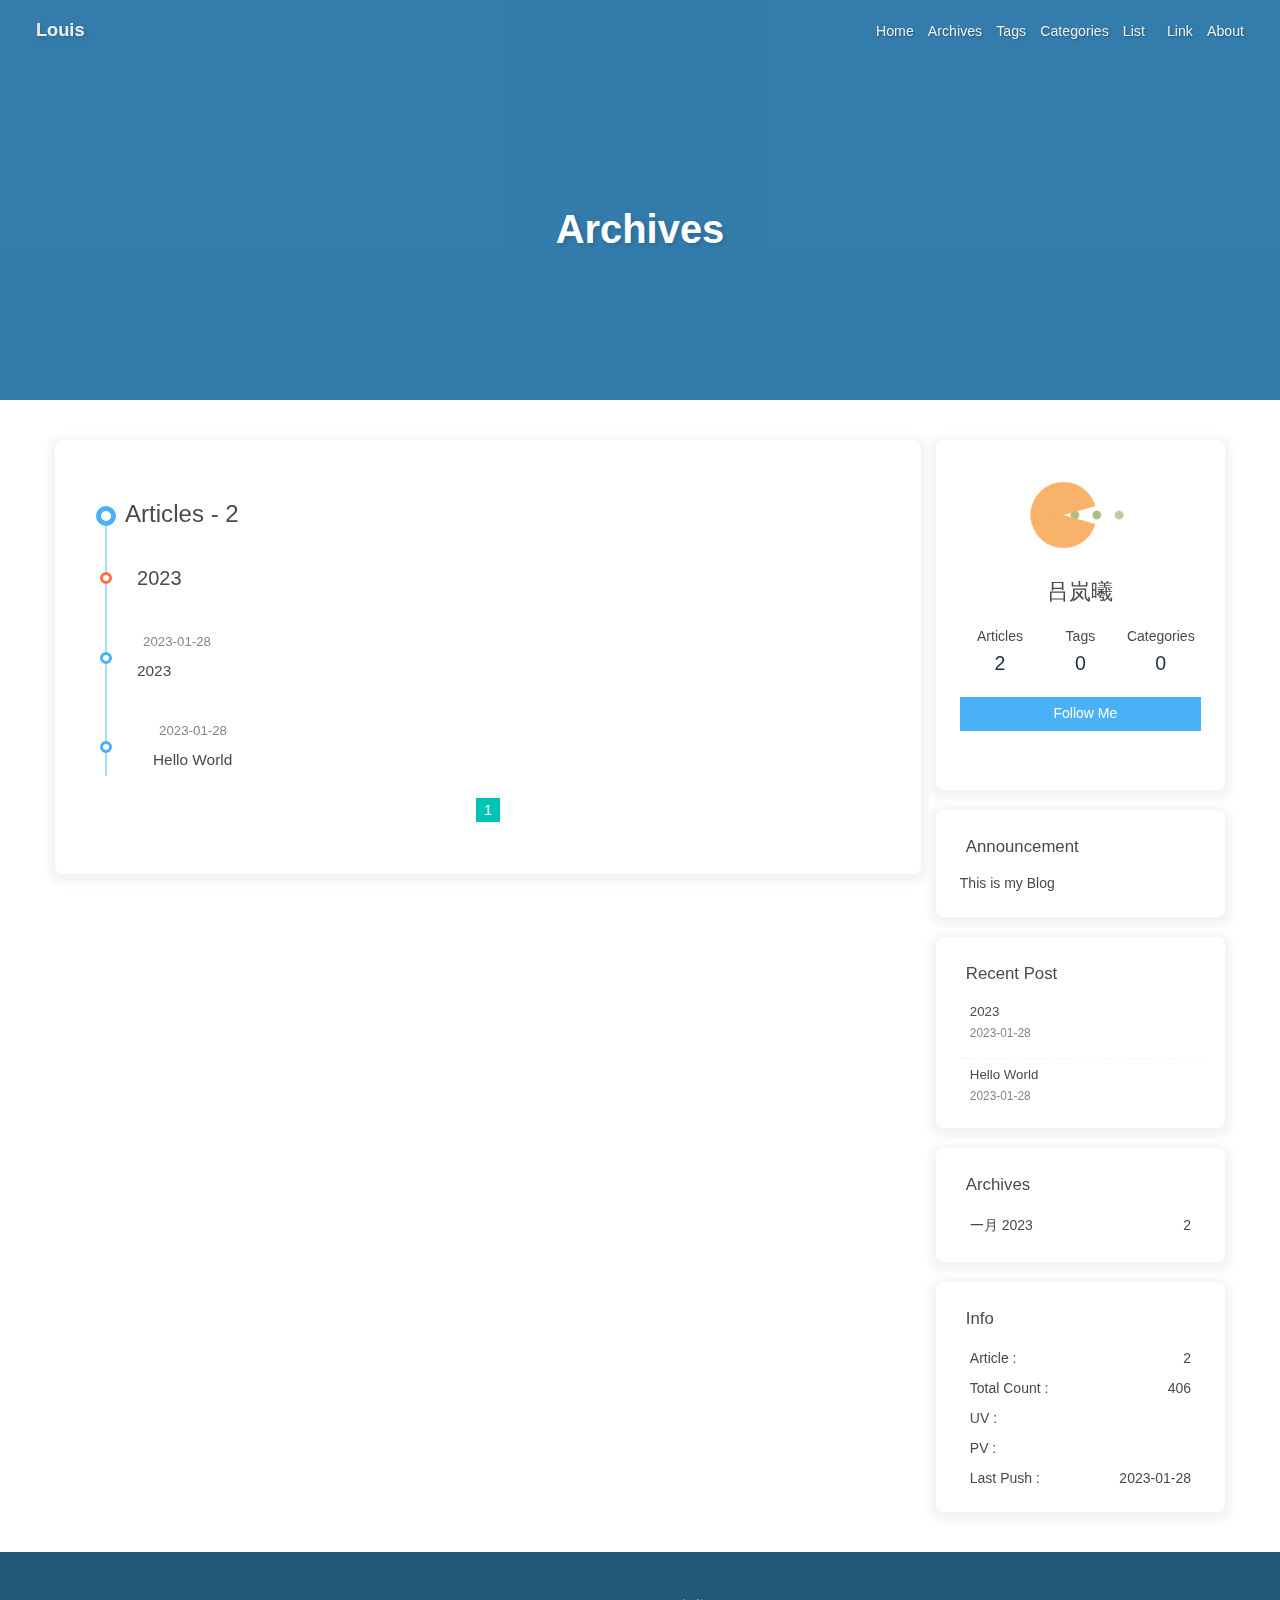
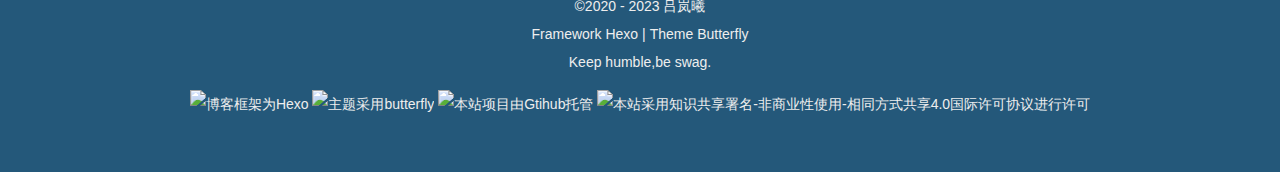
==== archives/index.html @ e9ea1ae9 "Site updated: 2023-01-28 15:37:00" ====
<!DOCTYPE html><html lang="zh_CN" data-theme="light"><head><meta charset="UTF-8"><meta http-equiv="X-UA-Compatible" content="IE=edge"><meta name="viewport" content="width=device-width, initial-scale=1.0, maximum-scale=1.0"><title>Archives | Louis</title><meta name="author" content="吕岚曦"><meta name="copyright" content="吕岚曦"><meta name="format-detection" content="telephone=no"><meta name="theme-color" content="#ffffff"><meta property="og:type" content="website">
<meta property="og:title" content="Archives">
<meta property="og:url" content="http://example.com/archives/index.html">
<meta property="og:site_name" content="Louis">
<meta property="og:locale" content="zh_CN">
<meta property="og:image" content="https://s2.loli.net/2023/01/27/WEfRCAjyl8cB1kK.jpg">
<meta property="article:author" content="吕岚曦">
<meta name="twitter:card" content="summary">
<meta name="twitter:image" content="https://s2.loli.net/2023/01/27/WEfRCAjyl8cB1kK.jpg"><link rel="shortcut icon" href="/img/favicon.png"><link rel="canonical" href="http://example.com/archives/index.html"><link rel="preconnect" href="//cdn.jsdelivr.net"/><link rel="preconnect" href="//busuanzi.ibruce.info"/><link rel="stylesheet" href="/css/index.css"><link rel="stylesheet" href="https://cdn.jsdelivr.net/npm/@fortawesome/fontawesome-free/css/all.min.css" media="print" onload="this.media='all'"><link rel="stylesheet" href="https://cdn.jsdelivr.net/npm/@fancyapps/ui/dist/fancybox.min.css" media="print" onload="this.media='all'"><script>const GLOBAL_CONFIG = { 
  root: '/',
  algolia: undefined,
  localSearch: undefined,
  translate: undefined,
  noticeOutdate: undefined,
  highlight: {"plugin":"highlighjs","highlightCopy":true,"highlightLang":true,"highlightHeightLimit":false},
  copy: {
    success: 'Copy successfully',
    error: 'Copy error',
    noSupport: 'The browser does not support'
  },
  relativeDate: {
    homepage: false,
    post: false
  },
  runtime: '',
  date_suffix: {
    just: 'Just',
    min: 'minutes ago',
    hour: 'hours ago',
    day: 'days ago',
    month: 'months ago'
  },
  copyright: undefined,
  lightbox: 'fancybox',
  Snackbar: undefined,
  source: {
    justifiedGallery: {
      js: 'https://cdn.jsdelivr.net/npm/flickr-justified-gallery/dist/fjGallery.min.js',
      css: 'https://cdn.jsdelivr.net/npm/flickr-justified-gallery/dist/fjGallery.min.css'
    }
  },
  isPhotoFigcaption: false,
  islazyload: false,
  isAnchor: false,
  percent: {
    toc: true,
    rightside: false,
  }
}</script><script id="config-diff">var GLOBAL_CONFIG_SITE = {
  title: 'Archives',
  isPost: false,
  isHome: false,
  isHighlightShrink: true,
  isToc: false,
  postUpdate: '2023-01-28 15:37:00'
}</script><noscript><style type="text/css">
  #nav {
    opacity: 1
  }
  .justified-gallery img {
    opacity: 1
  }

  #recent-posts time,
  #post-meta time {
    display: inline !important
  }
</style></noscript><script>(win=>{
    win.saveToLocal = {
      set: function setWithExpiry(key, value, ttl) {
        if (ttl === 0) return
        const now = new Date()
        const expiryDay = ttl * 86400000
        const item = {
          value: value,
          expiry: now.getTime() + expiryDay,
        }
        localStorage.setItem(key, JSON.stringify(item))
      },

      get: function getWithExpiry(key) {
        const itemStr = localStorage.getItem(key)

        if (!itemStr) {
          return undefined
        }
        const item = JSON.parse(itemStr)
        const now = new Date()

        if (now.getTime() > item.expiry) {
          localStorage.removeItem(key)
          return undefined
        }
        return item.value
      }
    }
  
    win.getScript = url => new Promise((resolve, reject) => {
      const script = document.createElement('script')
      script.src = url
      script.async = true
      script.onerror = reject
      script.onload = script.onreadystatechange = function() {
        const loadState = this.readyState
        if (loadState && loadState !== 'loaded' && loadState !== 'complete') return
        script.onload = script.onreadystatechange = null
        resolve()
      }
      document.head.appendChild(script)
    })
  
    win.getCSS = url => new Promise((resolve, reject) => {
      const link = document.createElement('link')
      link.rel = 'stylesheet'
      link.href = url
      link.onload = () => resolve()
      link.onerror = () => reject()
      document.head.appendChild(link)
    })
  
      win.activateDarkMode = function () {
        document.documentElement.setAttribute('data-theme', 'dark')
        if (document.querySelector('meta[name="theme-color"]') !== null) {
          document.querySelector('meta[name="theme-color"]').setAttribute('content', '#0d0d0d')
        }
      }
      win.activateLightMode = function () {
        document.documentElement.setAttribute('data-theme', 'light')
        if (document.querySelector('meta[name="theme-color"]') !== null) {
          document.querySelector('meta[name="theme-color"]').setAttribute('content', '#ffffff')
        }
      }
      const t = saveToLocal.get('theme')
    
          if (t === 'dark') activateDarkMode()
          else if (t === 'light') activateLightMode()
        
      const asideStatus = saveToLocal.get('aside-status')
      if (asideStatus !== undefined) {
        if (asideStatus === 'hide') {
          document.documentElement.classList.add('hide-aside')
        } else {
          document.documentElement.classList.remove('hide-aside')
        }
      }
    
    const detectApple = () => {
      if(/iPad|iPhone|iPod|Macintosh/.test(navigator.userAgent)){
        document.documentElement.classList.add('apple')
      }
    }
    detectApple()
    })(window)</script><meta name="generator" content="Hexo 6.3.0"></head><body><div id="web_bg"></div><div id="sidebar"><div id="menu-mask"></div><div id="sidebar-menus"><div class="avatar-img is-center"><img src="https://s2.loli.net/2023/01/27/WEfRCAjyl8cB1kK.jpg" onerror="onerror=null;src='/img/friend_404.gif'" alt="avatar"/></div><div class="sidebar-site-data site-data is-center"><a href="/archives/"><div class="headline">Articles</div><div class="length-num">2</div></a><a href="/tags/"><div class="headline">Tags</div><div class="length-num">0</div></a><a href="/categories/"><div class="headline">Categories</div><div class="length-num">0</div></a></div><hr/><div class="menus_items"><div class="menus_item"><a class="site-page" href="/"><i class="fa-fw fas fa-home"></i><span> Home</span></a></div><div class="menus_item"><a class="site-page" href="/archives/"><i class="fa-fw fas fa-archive"></i><span> Archives</span></a></div><div class="menus_item"><a class="site-page" href="/tags/"><i class="fa-fw fas fa-tags"></i><span> Tags</span></a></div><div class="menus_item"><a class="site-page" href="/categories/"><i class="fa-fw fas fa-folder-open"></i><span> Categories</span></a></div><div class="menus_item"><a class="site-page group" href="javascript:void(0);"><i class="fa-fw fas fa-list"></i><span> List</span><i class="fas fa-chevron-down"></i></a><ul class="menus_item_child"><li><a class="site-page child" href="/music/"><i class="fa-fw fas fa-music"></i><span> Music</span></a></li><li><a class="site-page child" href="/movies/"><i class="fa-fw fas fa-video"></i><span> Movie</span></a></li></ul></div><div class="menus_item"><a class="site-page" href="/link/"><i class="fa-fw fas fa-link"></i><span> Link</span></a></div><div class="menus_item"><a class="site-page" href="/about/"><i class="fa-fw fas fa-heart"></i><span> About</span></a></div></div></div></div><div class="page" id="body-wrap"><header class="not-home-page" id="page-header"><nav id="nav"><span id="blog-info"><a href="/" title="Louis"><span class="site-name">Louis</span></a></span><div id="menus"><div class="menus_items"><div class="menus_item"><a class="site-page" href="/"><i class="fa-fw fas fa-home"></i><span> Home</span></a></div><div class="menus_item"><a class="site-page" href="/archives/"><i class="fa-fw fas fa-archive"></i><span> Archives</span></a></div><div class="menus_item"><a class="site-page" href="/tags/"><i class="fa-fw fas fa-tags"></i><span> Tags</span></a></div><div class="menus_item"><a class="site-page" href="/categories/"><i class="fa-fw fas fa-folder-open"></i><span> Categories</span></a></div><div class="menus_item"><a class="site-page group" href="javascript:void(0);"><i class="fa-fw fas fa-list"></i><span> List</span><i class="fas fa-chevron-down"></i></a><ul class="menus_item_child"><li><a class="site-page child" href="/music/"><i class="fa-fw fas fa-music"></i><span> Music</span></a></li><li><a class="site-page child" href="/movies/"><i class="fa-fw fas fa-video"></i><span> Movie</span></a></li></ul></div><div class="menus_item"><a class="site-page" href="/link/"><i class="fa-fw fas fa-link"></i><span> Link</span></a></div><div class="menus_item"><a class="site-page" href="/about/"><i class="fa-fw fas fa-heart"></i><span> About</span></a></div></div><div id="toggle-menu"><a class="site-page" href="javascript:void(0);"><i class="fas fa-bars fa-fw"></i></a></div></div></nav><div id="page-site-info"><h1 id="site-title">Archives</h1></div></header><main class="layout" id="content-inner"><div id="archive"><div class="article-sort-title">Articles - 2</div><div class="article-sort"><div class="article-sort-item year">2023</div><div class="article-sort-item no-article-cover"><div class="article-sort-item-info"><div class="article-sort-item-time"><i class="far fa-calendar-alt"></i><time class="post-meta-date-created" datetime="2023-01-28T07:21:22.000Z" title="Created 2023-01-28 15:21:22">2023-01-28</time></div><a class="article-sort-item-title" href="/2023/01/28/2023/" title="2023">2023</a></div></div><div class="article-sort-item"><div class="article-sort-item-info"><div class="article-sort-item-time"><i class="far fa-calendar-alt"></i><time class="post-meta-date-created" datetime="2023-01-28T03:33:34.635Z" title="Created 2023-01-28 11:33:34">2023-01-28</time></div><a class="article-sort-item-title" href="/2023/01/28/hello-world/" title="Hello World">Hello World</a></div></div></div><nav id="pagination"><div class="pagination"><span class="page-number current">1</span></div></nav></div><div class="aside-content" id="aside-content"><div class="card-widget card-info"><div class="is-center"><div class="avatar-img"><img src="https://s2.loli.net/2023/01/27/WEfRCAjyl8cB1kK.jpg" onerror="this.onerror=null;this.src='/img/friend_404.gif'" alt="avatar"/></div><div class="author-info__name">吕岚曦</div><div class="author-info__description"></div></div><div class="card-info-data site-data is-center"><a href="/archives/"><div class="headline">Articles</div><div class="length-num">2</div></a><a href="/tags/"><div class="headline">Tags</div><div class="length-num">0</div></a><a href="/categories/"><div class="headline">Categories</div><div class="length-num">0</div></a></div><a id="card-info-btn" target="_blank" rel="noopener" href="https://github.com/dovellx"><i class="fab fa-github"></i><span>Follow Me</span></a><div class="card-info-social-icons is-center"><a class="social-icon" href="https://github.com/dovellx" target="_blank" title="Github"><i class="fab fa-github"></i></a><a class="social-icon" href="mailto:573767987@qq.com" target="_blank" title="Email"><i class="fas fa-envelope"></i></a></div></div><div class="card-widget card-announcement"><div class="item-headline"><i class="fas fa-bullhorn fa-shake"></i><span>Announcement</span></div><div class="announcement_content">This is my Blog</div></div><div class="sticky_layout"><div class="card-widget card-recent-post"><div class="item-headline"><i class="fas fa-history"></i><span>Recent Post</span></div><div class="aside-list"><div class="aside-list-item no-cover"><div class="content"><a class="title" href="/2023/01/28/2023/" title="2023">2023</a><time datetime="2023-01-28T07:21:22.000Z" title="Created 2023-01-28 15:21:22">2023-01-28</time></div></div><div class="aside-list-item"><div class="content"><a class="title" href="/2023/01/28/hello-world/" title="Hello World">Hello World</a><time datetime="2023-01-28T03:33:34.635Z" title="Created 2023-01-28 11:33:34">2023-01-28</time></div></div></div></div><div class="card-widget card-archives"><div class="item-headline"><i class="fas fa-archive"></i><span>Archives</span></div><ul class="card-archive-list"><li class="card-archive-list-item"><a class="card-archive-list-link" href="/archives/2023/01/"><span class="card-archive-list-date">一月 2023</span><span class="card-archive-list-count">2</span></a></li></ul></div><div class="card-widget card-webinfo"><div class="item-headline"><i class="fas fa-chart-line"></i><span>Info</span></div><div class="webinfo"><div class="webinfo-item"><div class="item-name">Article :</div><div class="item-count">2</div></div><div class="webinfo-item"><div class="item-name">Total Count :</div><div class="item-count">406</div></div><div class="webinfo-item"><div class="item-name">UV :</div><div class="item-count" id="busuanzi_value_site_uv"><i class="fa-solid fa-spinner fa-spin"></i></div></div><div class="webinfo-item"><div class="item-name">PV :</div><div class="item-count" id="busuanzi_value_site_pv"><i class="fa-solid fa-spinner fa-spin"></i></div></div><div class="webinfo-item"><div class="item-name">Last Push :</div><div class="item-count" id="last-push-date" data-lastPushDate="2023-01-28T07:37:00.277Z"><i class="fa-solid fa-spinner fa-spin"></i></div></div></div></div></div></div></main><footer id="footer"><div id="footer-wrap"><div class="copyright">&copy;2020 - 2023  <i id="heartbeat" class="fa fas fa-heartbeat"></i> 吕岚曦</div><div class="framework-info"><span>Framework </span><a target="_blank" rel="noopener" href="https://hexo.io">Hexo</a><span class="footer-separator">|</span><span>Theme </span><a target="_blank" rel="noopener" href="https://github.com/jerryc127/hexo-theme-butterfly">Butterfly</a></div><div class="footer_custom_text">Keep humble,be swag.<p><a target="_blank" href="https://hexo.io/"><img src="https://img.shields.io/badge/Frame-Hexo-blue?style=flat&logo=hexo" title="博客框架为Hexo"></a>&nbsp;<a target="_blank" href="https://butterfly.js.org/"><img src="https://img.shields.io/badge/Theme-Butterfly-6513df?style=flat&logo=bitdefender" title="主题采用butterfly"></a>&nbsp;<a target="_blank" href="https://github.com/"><img src="https://img.shields.io/badge/Source-Github-d021d6?style=flat&logo=GitHub" title="本站项目由Gtihub托管"></a>&nbsp;<a target="_blank" href="http://creativecommons.org/licenses/by-nc-sa/4.0/"><img src="https://img.shields.io/badge/Copyright-BY--NC--SA%204.0-d42328?style=flat&logo=Claris" title="本站采用知识共享署名-非商业性使用-相同方式共享4.0国际许可协议进行许可"></a></p></div></div><link rel="stylesheet" href="https://fastly.jsdelivr.net/gh/HCLonely/images@master/others/heartbeat.min.css"></footer></div><div id="rightside"><div id="rightside-config-hide"><button id="darkmode" type="button" title="Toggle Between Light And Dark Mode"><i class="fas fa-adjust"></i></button><button id="hide-aside-btn" type="button" title="Toggle between single-column and double-column"><i class="fas fa-arrows-alt-h"></i></button></div><div id="rightside-config-show"><button id="rightside_config" type="button" title="Setting"><i class="fas fa-cog fa-spin"></i></button><button id="go-up" type="button" title="Back To Top"><span class="scroll-percent"></span><i class="fas fa-arrow-up"></i></button></div></div><div><script src="/js/utils.js"></script><script src="/js/main.js"></script><script src="https://cdn.jsdelivr.net/npm/@fancyapps/ui/dist/fancybox.umd.min.js"></script><div class="js-pjax"></div><script id="click-heart" src="https://cdn.jsdelivr.net/npm/butterfly-extsrc/dist/click-heart.min.js" async="async" mobile="false"></script><script async data-pjax src="//busuanzi.ibruce.info/busuanzi/2.3/busuanzi.pure.mini.js"></script></div></body></html>
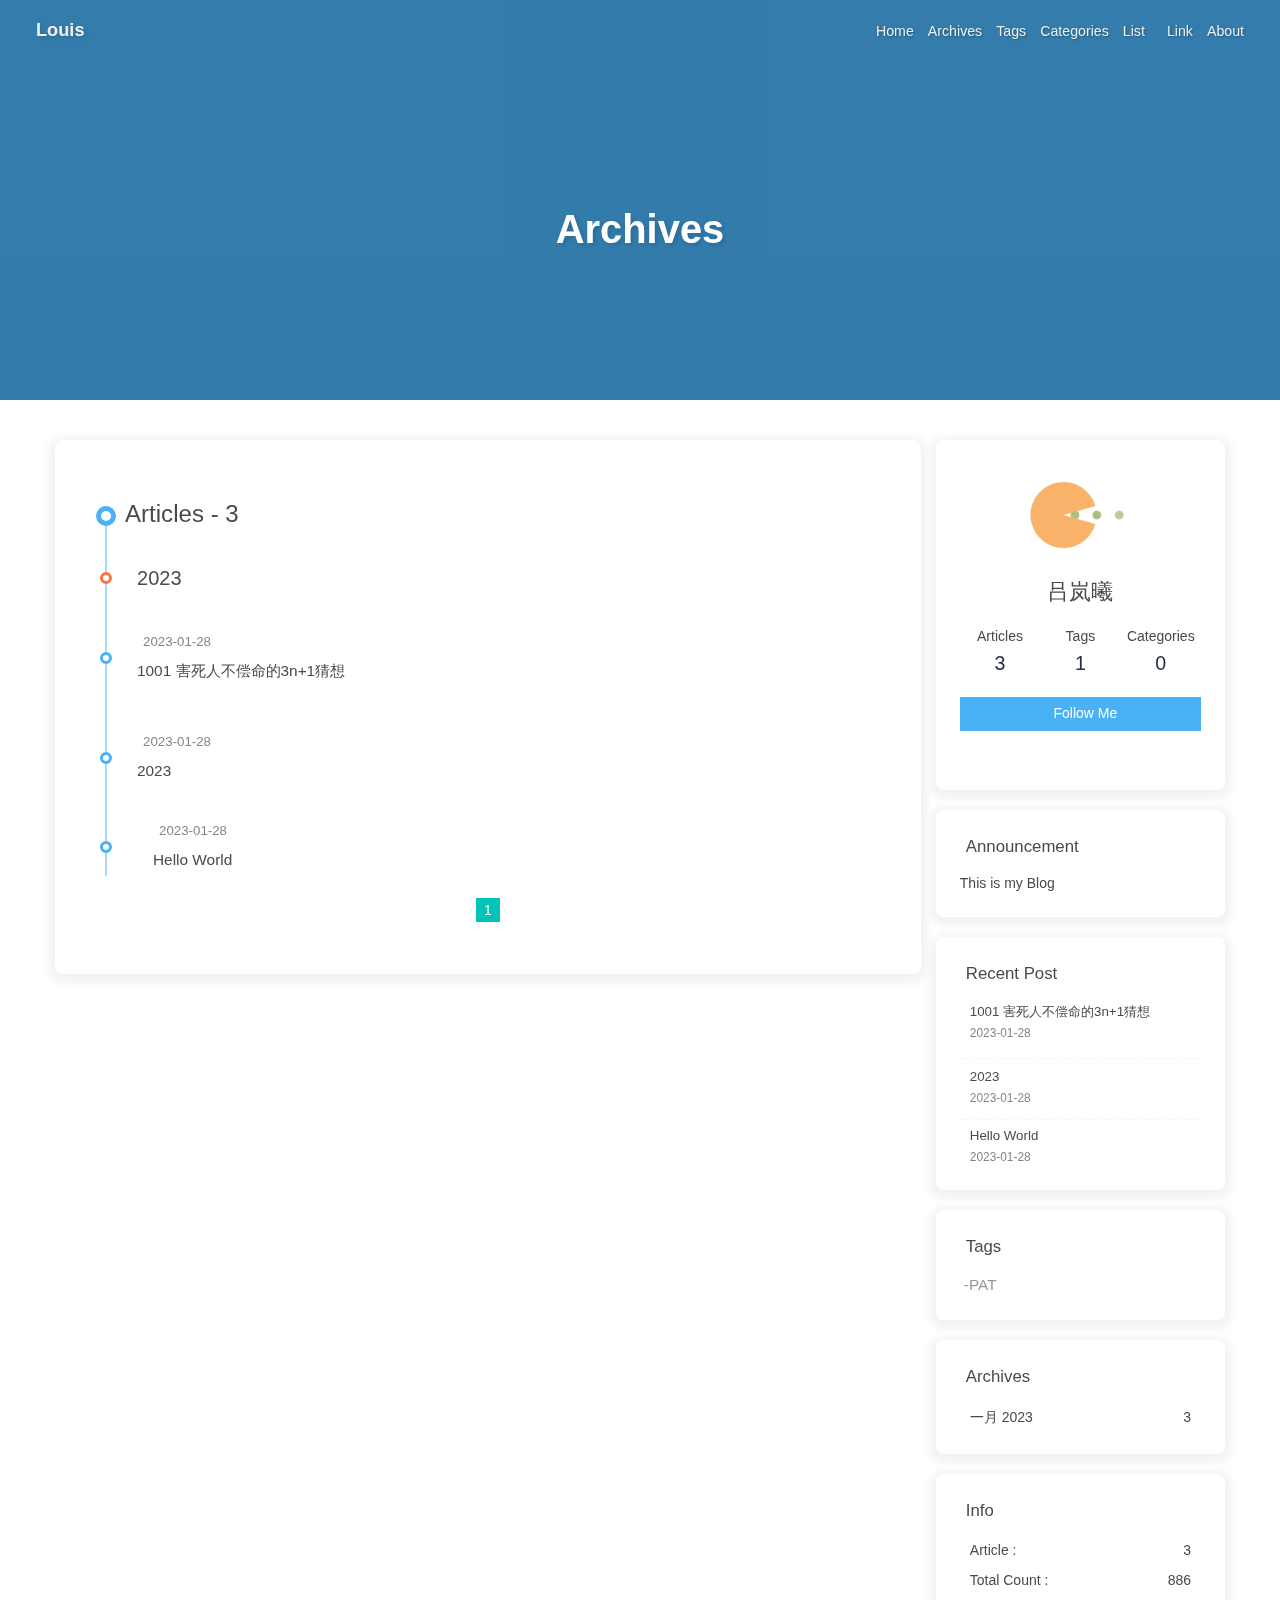
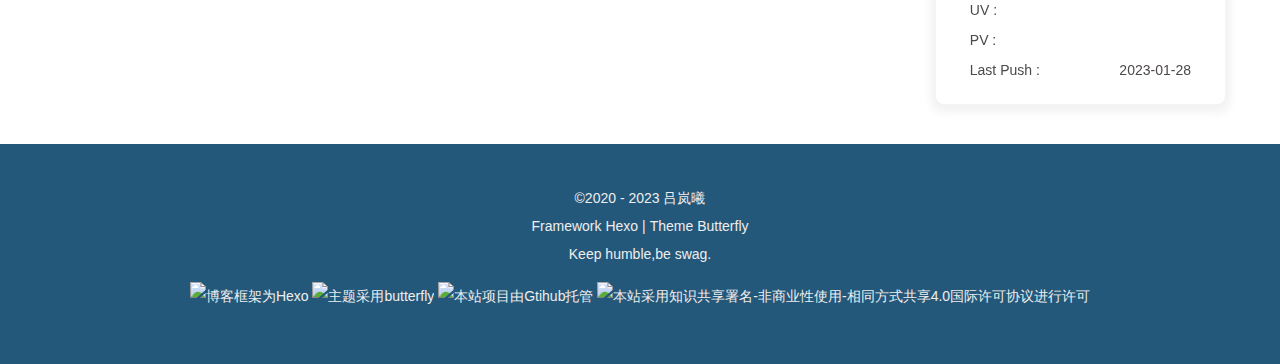
==== commit c11e8417: "Site updated: 2023-01-28 22:26:05" ====
--- a/archives/index.html
+++ b/archives/index.html
@@ -52,7 +52,7 @@
   isHome: false,
   isHighlightShrink: true,
   isToc: false,
-  postUpdate: '2023-01-28 15:37:00'
+  postUpdate: '2023-01-28 22:26:05'
 }</script><noscript><style type="text/css">
   #nav {
     opacity: 1
@@ -150,4 +150,4 @@
       }
     }
     detectApple()
-    })(window)</script><meta name="generator" content="Hexo 6.3.0"></head><body><div id="web_bg"></div><div id="sidebar"><div id="menu-mask"></div><div id="sidebar-menus"><div class="avatar-img is-center"><img src="https://s2.loli.net/2023/01/27/WEfRCAjyl8cB1kK.jpg" onerror="onerror=null;src='/img/friend_404.gif'" alt="avatar"/></div><div class="sidebar-site-data site-data is-center"><a href="/archives/"><div class="headline">Articles</div><div class="length-num">2</div></a><a href="/tags/"><div class="headline">Tags</div><div class="length-num">0</div></a><a href="/categories/"><div class="headline">Categories</div><div class="length-num">0</div></a></div><hr/><div class="menus_items"><div class="menus_item"><a class="site-page" href="/"><i class="fa-fw fas fa-home"></i><span> Home</span></a></div><div class="menus_item"><a class="site-page" href="/archives/"><i class="fa-fw fas fa-archive"></i><span> Archives</span></a></div><div class="menus_item"><a class="site-page" href="/tags/"><i class="fa-fw fas fa-tags"></i><span> Tags</span></a></div><div class="menus_item"><a class="site-page" href="/categories/"><i class="fa-fw fas fa-folder-open"></i><span> Categories</span></a></div><div class="menus_item"><a class="site-page group" href="javascript:void(0);"><i class="fa-fw fas fa-list"></i><span> List</span><i class="fas fa-chevron-down"></i></a><ul class="menus_item_child"><li><a class="site-page child" href="/music/"><i class="fa-fw fas fa-music"></i><span> Music</span></a></li><li><a class="site-page child" href="/movies/"><i class="fa-fw fas fa-video"></i><span> Movie</span></a></li></ul></div><div class="menus_item"><a class="site-page" href="/link/"><i class="fa-fw fas fa-link"></i><span> Link</span></a></div><div class="menus_item"><a class="site-page" href="/about/"><i class="fa-fw fas fa-heart"></i><span> About</span></a></div></div></div></div><div class="page" id="body-wrap"><header class="not-home-page" id="page-header"><nav id="nav"><span id="blog-info"><a href="/" title="Louis"><span class="site-name">Louis</span></a></span><div id="menus"><div class="menus_items"><div class="menus_item"><a class="site-page" href="/"><i class="fa-fw fas fa-home"></i><span> Home</span></a></div><div class="menus_item"><a class="site-page" href="/archives/"><i class="fa-fw fas fa-archive"></i><span> Archives</span></a></div><div class="menus_item"><a class="site-page" href="/tags/"><i class="fa-fw fas fa-tags"></i><span> Tags</span></a></div><div class="menus_item"><a class="site-page" href="/categories/"><i class="fa-fw fas fa-folder-open"></i><span> Categories</span></a></div><div class="menus_item"><a class="site-page group" href="javascript:void(0);"><i class="fa-fw fas fa-list"></i><span> List</span><i class="fas fa-chevron-down"></i></a><ul class="menus_item_child"><li><a class="site-page child" href="/music/"><i class="fa-fw fas fa-music"></i><span> Music</span></a></li><li><a class="site-page child" href="/movies/"><i class="fa-fw fas fa-video"></i><span> Movie</span></a></li></ul></div><div class="menus_item"><a class="site-page" href="/link/"><i class="fa-fw fas fa-link"></i><span> Link</span></a></div><div class="menus_item"><a class="site-page" href="/about/"><i class="fa-fw fas fa-heart"></i><span> About</span></a></div></div><div id="toggle-menu"><a class="site-page" href="javascript:void(0);"><i class="fas fa-bars fa-fw"></i></a></div></div></nav><div id="page-site-info"><h1 id="site-title">Archives</h1></div></header><main class="layout" id="content-inner"><div id="archive"><div class="article-sort-title">Articles - 2</div><div class="article-sort"><div class="article-sort-item year">2023</div><div class="article-sort-item no-article-cover"><div class="article-sort-item-info"><div class="article-sort-item-time"><i class="far fa-calendar-alt"></i><time class="post-meta-date-created" datetime="2023-01-28T07:21:22.000Z" title="Created 2023-01-28 15:21:22">2023-01-28</time></div><a class="article-sort-item-title" href="/2023/01/28/2023/" title="2023">2023</a></div></div><div class="article-sort-item"><div class="article-sort-item-info"><div class="article-sort-item-time"><i class="far fa-calendar-alt"></i><time class="post-meta-date-created" datetime="2023-01-28T03:33:34.635Z" title="Created 2023-01-28 11:33:34">2023-01-28</time></div><a class="article-sort-item-title" href="/2023/01/28/hello-world/" title="Hello World">Hello World</a></div></div></div><nav id="pagination"><div class="pagination"><span class="page-number current">1</span></div></nav></div><div class="aside-content" id="aside-content"><div class="card-widget card-info"><div class="is-center"><div class="avatar-img"><img src="https://s2.loli.net/2023/01/27/WEfRCAjyl8cB1kK.jpg" onerror="this.onerror=null;this.src='/img/friend_404.gif'" alt="avatar"/></div><div class="author-info__name">吕岚曦</div><div class="author-info__description"></div></div><div class="card-info-data site-data is-center"><a href="/archives/"><div class="headline">Articles</div><div class="length-num">2</div></a><a href="/tags/"><div class="headline">Tags</div><div class="length-num">0</div></a><a href="/categories/"><div class="headline">Categories</div><div class="length-num">0</div></a></div><a id="card-info-btn" target="_blank" rel="noopener" href="https://github.com/dovellx"><i class="fab fa-github"></i><span>Follow Me</span></a><div class="card-info-social-icons is-center"><a class="social-icon" href="https://github.com/dovellx" target="_blank" title="Github"><i class="fab fa-github"></i></a><a class="social-icon" href="mailto:573767987@qq.com" target="_blank" title="Email"><i class="fas fa-envelope"></i></a></div></div><div class="card-widget card-announcement"><div class="item-headline"><i class="fas fa-bullhorn fa-shake"></i><span>Announcement</span></div><div class="announcement_content">This is my Blog</div></div><div class="sticky_layout"><div class="card-widget card-recent-post"><div class="item-headline"><i class="fas fa-history"></i><span>Recent Post</span></div><div class="aside-list"><div class="aside-list-item no-cover"><div class="content"><a class="title" href="/2023/01/28/2023/" title="2023">2023</a><time datetime="2023-01-28T07:21:22.000Z" title="Created 2023-01-28 15:21:22">2023-01-28</time></div></div><div class="aside-list-item"><div class="content"><a class="title" href="/2023/01/28/hello-world/" title="Hello World">Hello World</a><time datetime="2023-01-28T03:33:34.635Z" title="Created 2023-01-28 11:33:34">2023-01-28</time></div></div></div></div><div class="card-widget card-archives"><div class="item-headline"><i class="fas fa-archive"></i><span>Archives</span></div><ul class="card-archive-list"><li class="card-archive-list-item"><a class="card-archive-list-link" href="/archives/2023/01/"><span class="card-archive-list-date">一月 2023</span><span class="card-archive-list-count">2</span></a></li></ul></div><div class="card-widget card-webinfo"><div class="item-headline"><i class="fas fa-chart-line"></i><span>Info</span></div><div class="webinfo"><div class="webinfo-item"><div class="item-name">Article :</div><div class="item-count">2</div></div><div class="webinfo-item"><div class="item-name">Total Count :</div><div class="item-count">406</div></div><div class="webinfo-item"><div class="item-name">UV :</div><div class="item-count" id="busuanzi_value_site_uv"><i class="fa-solid fa-spinner fa-spin"></i></div></div><div class="webinfo-item"><div class="item-name">PV :</div><div class="item-count" id="busuanzi_value_site_pv"><i class="fa-solid fa-spinner fa-spin"></i></div></div><div class="webinfo-item"><div class="item-name">Last Push :</div><div class="item-count" id="last-push-date" data-lastPushDate="2023-01-28T07:37:00.277Z"><i class="fa-solid fa-spinner fa-spin"></i></div></div></div></div></div></div></main><footer id="footer"><div id="footer-wrap"><div class="copyright">&copy;2020 - 2023  <i id="heartbeat" class="fa fas fa-heartbeat"></i> 吕岚曦</div><div class="framework-info"><span>Framework </span><a target="_blank" rel="noopener" href="https://hexo.io">Hexo</a><span class="footer-separator">|</span><span>Theme </span><a target="_blank" rel="noopener" href="https://github.com/jerryc127/hexo-theme-butterfly">Butterfly</a></div><div class="footer_custom_text">Keep humble,be swag.<p><a target="_blank" href="https://hexo.io/"><img src="https://img.shields.io/badge/Frame-Hexo-blue?style=flat&logo=hexo" title="博客框架为Hexo"></a>&nbsp;<a target="_blank" href="https://butterfly.js.org/"><img src="https://img.shields.io/badge/Theme-Butterfly-6513df?style=flat&logo=bitdefender" title="主题采用butterfly"></a>&nbsp;<a target="_blank" href="https://github.com/"><img src="https://img.shields.io/badge/Source-Github-d021d6?style=flat&logo=GitHub" title="本站项目由Gtihub托管"></a>&nbsp;<a target="_blank" href="http://creativecommons.org/licenses/by-nc-sa/4.0/"><img src="https://img.shields.io/badge/Copyright-BY--NC--SA%204.0-d42328?style=flat&logo=Claris" title="本站采用知识共享署名-非商业性使用-相同方式共享4.0国际许可协议进行许可"></a></p></div></div><link rel="stylesheet" href="https://fastly.jsdelivr.net/gh/HCLonely/images@master/others/heartbeat.min.css"></footer></div><div id="rightside"><div id="rightside-config-hide"><button id="darkmode" type="button" title="Toggle Between Light And Dark Mode"><i class="fas fa-adjust"></i></button><button id="hide-aside-btn" type="button" title="Toggle between single-column and double-column"><i class="fas fa-arrows-alt-h"></i></button></div><div id="rightside-config-show"><button id="rightside_config" type="button" title="Setting"><i class="fas fa-cog fa-spin"></i></button><button id="go-up" type="button" title="Back To Top"><span class="scroll-percent"></span><i class="fas fa-arrow-up"></i></button></div></div><div><script src="/js/utils.js"></script><script src="/js/main.js"></script><script src="https://cdn.jsdelivr.net/npm/@fancyapps/ui/dist/fancybox.umd.min.js"></script><div class="js-pjax"></div><script id="click-heart" src="https://cdn.jsdelivr.net/npm/butterfly-extsrc/dist/click-heart.min.js" async="async" mobile="false"></script><script async data-pjax src="//busuanzi.ibruce.info/busuanzi/2.3/busuanzi.pure.mini.js"></script></div></body></html>+    })(window)</script><meta name="generator" content="Hexo 6.3.0"></head><body><div id="web_bg"></div><div id="sidebar"><div id="menu-mask"></div><div id="sidebar-menus"><div class="avatar-img is-center"><img src="https://s2.loli.net/2023/01/27/WEfRCAjyl8cB1kK.jpg" onerror="onerror=null;src='/img/friend_404.gif'" alt="avatar"/></div><div class="sidebar-site-data site-data is-center"><a href="/archives/"><div class="headline">Articles</div><div class="length-num">3</div></a><a href="/tags/"><div class="headline">Tags</div><div class="length-num">1</div></a><a href="/categories/"><div class="headline">Categories</div><div class="length-num">0</div></a></div><hr/><div class="menus_items"><div class="menus_item"><a class="site-page" href="/"><i class="fa-fw fas fa-home"></i><span> Home</span></a></div><div class="menus_item"><a class="site-page" href="/archives/"><i class="fa-fw fas fa-archive"></i><span> Archives</span></a></div><div class="menus_item"><a class="site-page" href="/tags/"><i class="fa-fw fas fa-tags"></i><span> Tags</span></a></div><div class="menus_item"><a class="site-page" href="/categories/"><i class="fa-fw fas fa-folder-open"></i><span> Categories</span></a></div><div class="menus_item"><a class="site-page group" href="javascript:void(0);"><i class="fa-fw fas fa-list"></i><span> List</span><i class="fas fa-chevron-down"></i></a><ul class="menus_item_child"><li><a class="site-page child" href="/music/"><i class="fa-fw fas fa-music"></i><span> Music</span></a></li><li><a class="site-page child" href="/movies/"><i class="fa-fw fas fa-video"></i><span> Movie</span></a></li></ul></div><div class="menus_item"><a class="site-page" href="/link/"><i class="fa-fw fas fa-link"></i><span> Link</span></a></div><div class="menus_item"><a class="site-page" href="/about/"><i class="fa-fw fas fa-heart"></i><span> About</span></a></div></div></div></div><div class="page" id="body-wrap"><header class="not-home-page" id="page-header"><nav id="nav"><span id="blog-info"><a href="/" title="Louis"><span class="site-name">Louis</span></a></span><div id="menus"><div class="menus_items"><div class="menus_item"><a class="site-page" href="/"><i class="fa-fw fas fa-home"></i><span> Home</span></a></div><div class="menus_item"><a class="site-page" href="/archives/"><i class="fa-fw fas fa-archive"></i><span> Archives</span></a></div><div class="menus_item"><a class="site-page" href="/tags/"><i class="fa-fw fas fa-tags"></i><span> Tags</span></a></div><div class="menus_item"><a class="site-page" href="/categories/"><i class="fa-fw fas fa-folder-open"></i><span> Categories</span></a></div><div class="menus_item"><a class="site-page group" href="javascript:void(0);"><i class="fa-fw fas fa-list"></i><span> List</span><i class="fas fa-chevron-down"></i></a><ul class="menus_item_child"><li><a class="site-page child" href="/music/"><i class="fa-fw fas fa-music"></i><span> Music</span></a></li><li><a class="site-page child" href="/movies/"><i class="fa-fw fas fa-video"></i><span> Movie</span></a></li></ul></div><div class="menus_item"><a class="site-page" href="/link/"><i class="fa-fw fas fa-link"></i><span> Link</span></a></div><div class="menus_item"><a class="site-page" href="/about/"><i class="fa-fw fas fa-heart"></i><span> About</span></a></div></div><div id="toggle-menu"><a class="site-page" href="javascript:void(0);"><i class="fas fa-bars fa-fw"></i></a></div></div></nav><div id="page-site-info"><h1 id="site-title">Archives</h1></div></header><main class="layout" id="content-inner"><div id="archive"><div class="article-sort-title">Articles - 3</div><div class="article-sort"><div class="article-sort-item year">2023</div><div class="article-sort-item no-article-cover"><div class="article-sort-item-info"><div class="article-sort-item-time"><i class="far fa-calendar-alt"></i><time class="post-meta-date-created" datetime="2023-01-28T09:37:06.000Z" title="Created 2023-01-28 17:37:06">2023-01-28</time></div><a class="article-sort-item-title" href="/2023/01/28/1001/" title="1001 害死人不偿命的3n+1猜想">1001 害死人不偿命的3n+1猜想</a></div></div><div class="article-sort-item no-article-cover"><div class="article-sort-item-info"><div class="article-sort-item-time"><i class="far fa-calendar-alt"></i><time class="post-meta-date-created" datetime="2023-01-28T07:21:22.000Z" title="Created 2023-01-28 15:21:22">2023-01-28</time></div><a class="article-sort-item-title" href="/2023/01/28/2023/" title="2023">2023</a></div></div><div class="article-sort-item"><div class="article-sort-item-info"><div class="article-sort-item-time"><i class="far fa-calendar-alt"></i><time class="post-meta-date-created" datetime="2023-01-28T03:33:34.635Z" title="Created 2023-01-28 11:33:34">2023-01-28</time></div><a class="article-sort-item-title" href="/2023/01/28/hello-world/" title="Hello World">Hello World</a></div></div></div><nav id="pagination"><div class="pagination"><span class="page-number current">1</span></div></nav></div><div class="aside-content" id="aside-content"><div class="card-widget card-info"><div class="is-center"><div class="avatar-img"><img src="https://s2.loli.net/2023/01/27/WEfRCAjyl8cB1kK.jpg" onerror="this.onerror=null;this.src='/img/friend_404.gif'" alt="avatar"/></div><div class="author-info__name">吕岚曦</div><div class="author-info__description"></div></div><div class="card-info-data site-data is-center"><a href="/archives/"><div class="headline">Articles</div><div class="length-num">3</div></a><a href="/tags/"><div class="headline">Tags</div><div class="length-num">1</div></a><a href="/categories/"><div class="headline">Categories</div><div class="length-num">0</div></a></div><a id="card-info-btn" target="_blank" rel="noopener" href="https://github.com/dovellx"><i class="fab fa-github"></i><span>Follow Me</span></a><div class="card-info-social-icons is-center"><a class="social-icon" href="https://github.com/dovellx" target="_blank" title="Github"><i class="fab fa-github"></i></a><a class="social-icon" href="mailto:573767987@qq.com" target="_blank" title="Email"><i class="fas fa-envelope"></i></a></div></div><div class="card-widget card-announcement"><div class="item-headline"><i class="fas fa-bullhorn fa-shake"></i><span>Announcement</span></div><div class="announcement_content">This is my Blog</div></div><div class="sticky_layout"><div class="card-widget card-recent-post"><div class="item-headline"><i class="fas fa-history"></i><span>Recent Post</span></div><div class="aside-list"><div class="aside-list-item no-cover"><div class="content"><a class="title" href="/2023/01/28/1001/" title="1001 害死人不偿命的3n+1猜想">1001 害死人不偿命的3n+1猜想</a><time datetime="2023-01-28T09:37:06.000Z" title="Created 2023-01-28 17:37:06">2023-01-28</time></div></div><div class="aside-list-item no-cover"><div class="content"><a class="title" href="/2023/01/28/2023/" title="2023">2023</a><time datetime="2023-01-28T07:21:22.000Z" title="Created 2023-01-28 15:21:22">2023-01-28</time></div></div><div class="aside-list-item"><div class="content"><a class="title" href="/2023/01/28/hello-world/" title="Hello World">Hello World</a><time datetime="2023-01-28T03:33:34.635Z" title="Created 2023-01-28 11:33:34">2023-01-28</time></div></div></div></div><div class="card-widget card-tags"><div class="item-headline"><i class="fas fa-tags"></i><span>Tags</span></div><div class="card-tag-cloud"><a href="/tags/PAT/" style="font-size: 1.1em; color: #999">-PAT</a></div></div><div class="card-widget card-archives"><div class="item-headline"><i class="fas fa-archive"></i><span>Archives</span></div><ul class="card-archive-list"><li class="card-archive-list-item"><a class="card-archive-list-link" href="/archives/2023/01/"><span class="card-archive-list-date">一月 2023</span><span class="card-archive-list-count">3</span></a></li></ul></div><div class="card-widget card-webinfo"><div class="item-headline"><i class="fas fa-chart-line"></i><span>Info</span></div><div class="webinfo"><div class="webinfo-item"><div class="item-name">Article :</div><div class="item-count">3</div></div><div class="webinfo-item"><div class="item-name">Total Count :</div><div class="item-count">886</div></div><div class="webinfo-item"><div class="item-name">UV :</div><div class="item-count" id="busuanzi_value_site_uv"><i class="fa-solid fa-spinner fa-spin"></i></div></div><div class="webinfo-item"><div class="item-name">PV :</div><div class="item-count" id="busuanzi_value_site_pv"><i class="fa-solid fa-spinner fa-spin"></i></div></div><div class="webinfo-item"><div class="item-name">Last Push :</div><div class="item-count" id="last-push-date" data-lastPushDate="2023-01-28T14:26:05.146Z"><i class="fa-solid fa-spinner fa-spin"></i></div></div></div></div></div></div></main><footer id="footer"><div id="footer-wrap"><div class="copyright">&copy;2020 - 2023  <i id="heartbeat" class="fa fas fa-heartbeat"></i> 吕岚曦</div><div class="framework-info"><span>Framework </span><a target="_blank" rel="noopener" href="https://hexo.io">Hexo</a><span class="footer-separator">|</span><span>Theme </span><a target="_blank" rel="noopener" href="https://github.com/jerryc127/hexo-theme-butterfly">Butterfly</a></div><div class="footer_custom_text">Keep humble,be swag.<p><a target="_blank" href="https://hexo.io/"><img src="https://img.shields.io/badge/Frame-Hexo-blue?style=flat&logo=hexo" title="博客框架为Hexo"></a>&nbsp;<a target="_blank" href="https://butterfly.js.org/"><img src="https://img.shields.io/badge/Theme-Butterfly-6513df?style=flat&logo=bitdefender" title="主题采用butterfly"></a>&nbsp;<a target="_blank" href="https://github.com/"><img src="https://img.shields.io/badge/Source-Github-d021d6?style=flat&logo=GitHub" title="本站项目由Gtihub托管"></a>&nbsp;<a target="_blank" href="http://creativecommons.org/licenses/by-nc-sa/4.0/"><img src="https://img.shields.io/badge/Copyright-BY--NC--SA%204.0-d42328?style=flat&logo=Claris" title="本站采用知识共享署名-非商业性使用-相同方式共享4.0国际许可协议进行许可"></a></p></div></div><link rel="stylesheet" href="https://fastly.jsdelivr.net/gh/HCLonely/images@master/others/heartbeat.min.css"></footer></div><div id="rightside"><div id="rightside-config-hide"><button id="darkmode" type="button" title="Toggle Between Light And Dark Mode"><i class="fas fa-adjust"></i></button><button id="hide-aside-btn" type="button" title="Toggle between single-column and double-column"><i class="fas fa-arrows-alt-h"></i></button></div><div id="rightside-config-show"><button id="rightside_config" type="button" title="Setting"><i class="fas fa-cog fa-spin"></i></button><button id="go-up" type="button" title="Back To Top"><span class="scroll-percent"></span><i class="fas fa-arrow-up"></i></button></div></div><div><script src="/js/utils.js"></script><script src="/js/main.js"></script><script src="https://cdn.jsdelivr.net/npm/@fancyapps/ui/dist/fancybox.umd.min.js"></script><div class="js-pjax"></div><script id="click-heart" src="https://cdn.jsdelivr.net/npm/butterfly-extsrc/dist/click-heart.min.js" async="async" mobile="false"></script><script async data-pjax src="//busuanzi.ibruce.info/busuanzi/2.3/busuanzi.pure.mini.js"></script></div></body></html>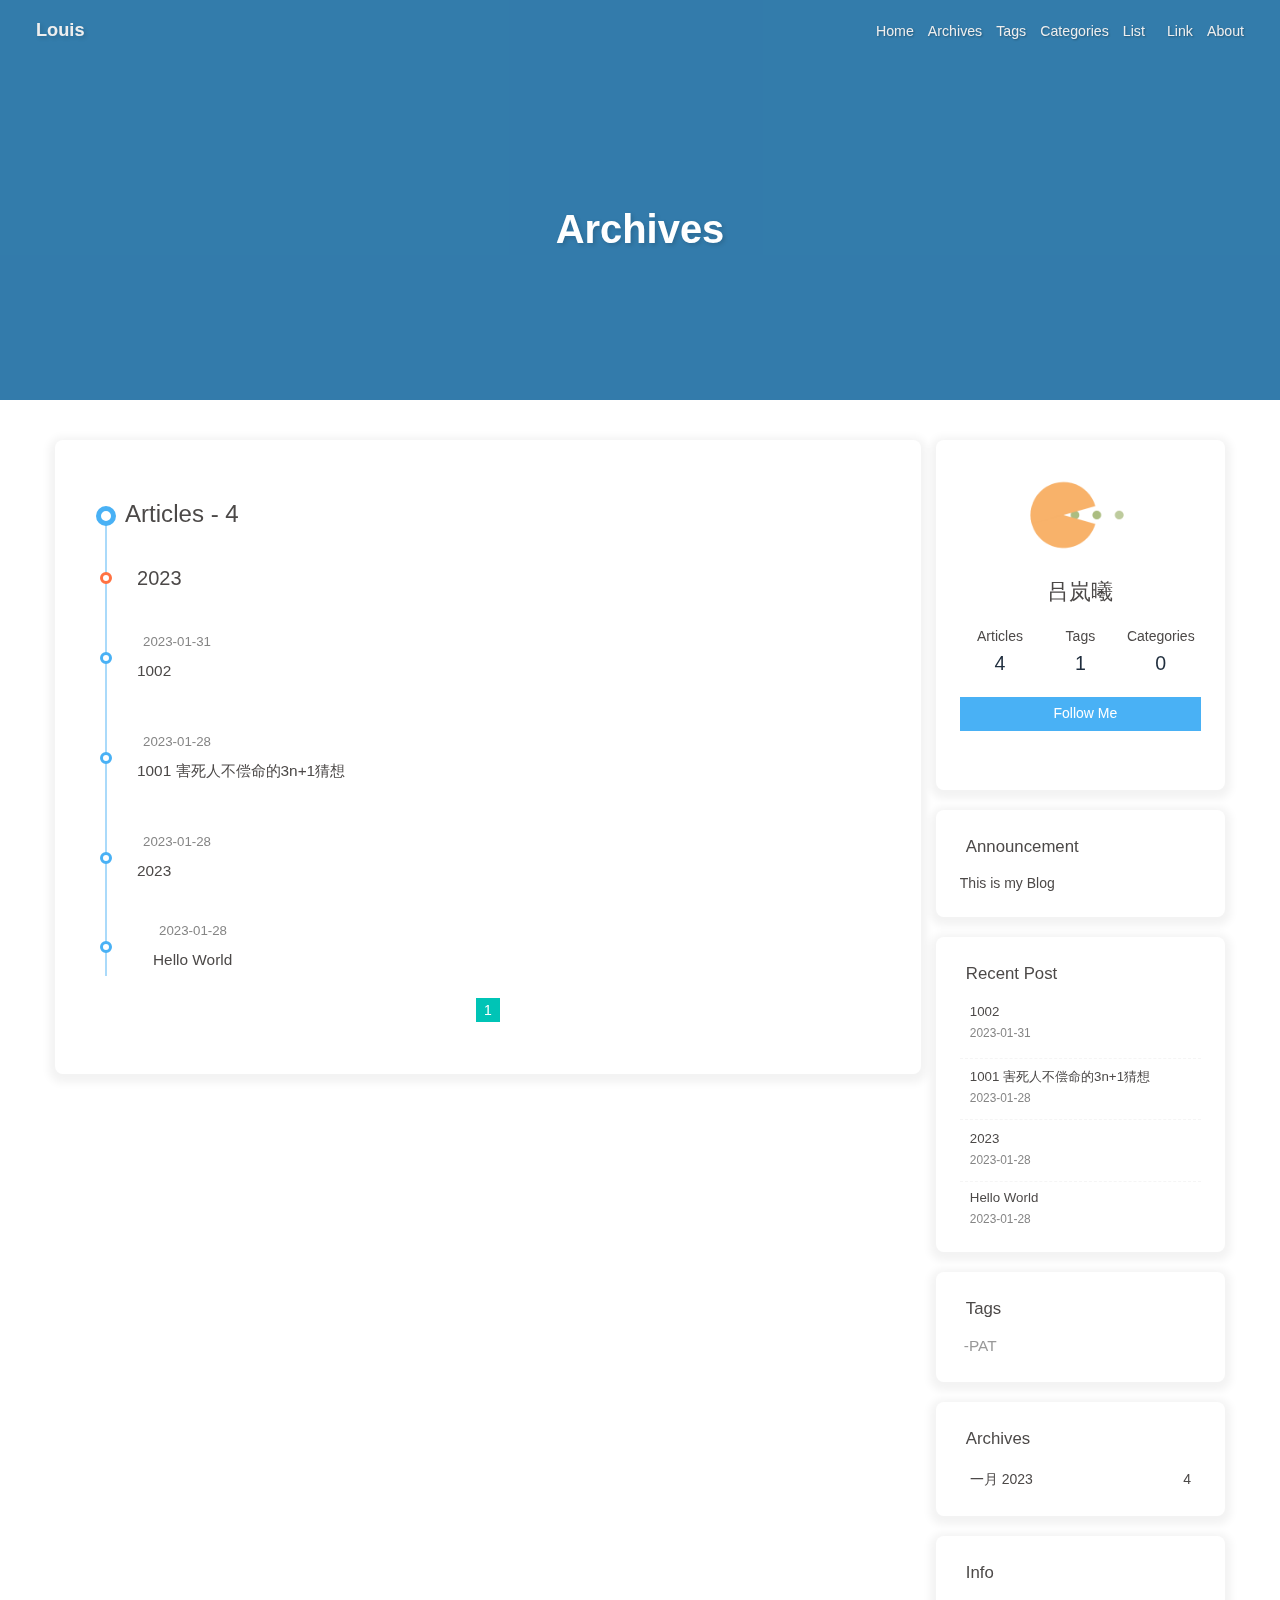
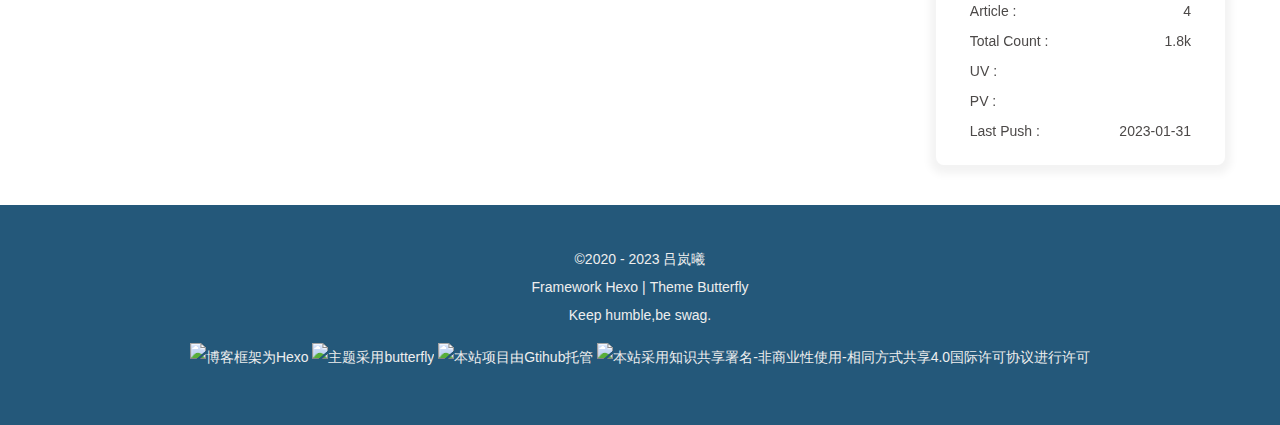
==== commit 77275b9e: "Site updated: 2023-01-31 20:57:14" ====
--- a/archives/index.html
+++ b/archives/index.html
@@ -52,7 +52,7 @@
   isHome: false,
   isHighlightShrink: true,
   isToc: false,
-  postUpdate: '2023-01-28 22:26:05'
+  postUpdate: '2023-01-31 20:57:14'
 }</script><noscript><style type="text/css">
   #nav {
     opacity: 1
@@ -150,4 +150,4 @@
       }
     }
     detectApple()
-    })(window)</script><meta name="generator" content="Hexo 6.3.0"></head><body><div id="web_bg"></div><div id="sidebar"><div id="menu-mask"></div><div id="sidebar-menus"><div class="avatar-img is-center"><img src="https://s2.loli.net/2023/01/27/WEfRCAjyl8cB1kK.jpg" onerror="onerror=null;src='/img/friend_404.gif'" alt="avatar"/></div><div class="sidebar-site-data site-data is-center"><a href="/archives/"><div class="headline">Articles</div><div class="length-num">3</div></a><a href="/tags/"><div class="headline">Tags</div><div class="length-num">1</div></a><a href="/categories/"><div class="headline">Categories</div><div class="length-num">0</div></a></div><hr/><div class="menus_items"><div class="menus_item"><a class="site-page" href="/"><i class="fa-fw fas fa-home"></i><span> Home</span></a></div><div class="menus_item"><a class="site-page" href="/archives/"><i class="fa-fw fas fa-archive"></i><span> Archives</span></a></div><div class="menus_item"><a class="site-page" href="/tags/"><i class="fa-fw fas fa-tags"></i><span> Tags</span></a></div><div class="menus_item"><a class="site-page" href="/categories/"><i class="fa-fw fas fa-folder-open"></i><span> Categories</span></a></div><div class="menus_item"><a class="site-page group" href="javascript:void(0);"><i class="fa-fw fas fa-list"></i><span> List</span><i class="fas fa-chevron-down"></i></a><ul class="menus_item_child"><li><a class="site-page child" href="/music/"><i class="fa-fw fas fa-music"></i><span> Music</span></a></li><li><a class="site-page child" href="/movies/"><i class="fa-fw fas fa-video"></i><span> Movie</span></a></li></ul></div><div class="menus_item"><a class="site-page" href="/link/"><i class="fa-fw fas fa-link"></i><span> Link</span></a></div><div class="menus_item"><a class="site-page" href="/about/"><i class="fa-fw fas fa-heart"></i><span> About</span></a></div></div></div></div><div class="page" id="body-wrap"><header class="not-home-page" id="page-header"><nav id="nav"><span id="blog-info"><a href="/" title="Louis"><span class="site-name">Louis</span></a></span><div id="menus"><div class="menus_items"><div class="menus_item"><a class="site-page" href="/"><i class="fa-fw fas fa-home"></i><span> Home</span></a></div><div class="menus_item"><a class="site-page" href="/archives/"><i class="fa-fw fas fa-archive"></i><span> Archives</span></a></div><div class="menus_item"><a class="site-page" href="/tags/"><i class="fa-fw fas fa-tags"></i><span> Tags</span></a></div><div class="menus_item"><a class="site-page" href="/categories/"><i class="fa-fw fas fa-folder-open"></i><span> Categories</span></a></div><div class="menus_item"><a class="site-page group" href="javascript:void(0);"><i class="fa-fw fas fa-list"></i><span> List</span><i class="fas fa-chevron-down"></i></a><ul class="menus_item_child"><li><a class="site-page child" href="/music/"><i class="fa-fw fas fa-music"></i><span> Music</span></a></li><li><a class="site-page child" href="/movies/"><i class="fa-fw fas fa-video"></i><span> Movie</span></a></li></ul></div><div class="menus_item"><a class="site-page" href="/link/"><i class="fa-fw fas fa-link"></i><span> Link</span></a></div><div class="menus_item"><a class="site-page" href="/about/"><i class="fa-fw fas fa-heart"></i><span> About</span></a></div></div><div id="toggle-menu"><a class="site-page" href="javascript:void(0);"><i class="fas fa-bars fa-fw"></i></a></div></div></nav><div id="page-site-info"><h1 id="site-title">Archives</h1></div></header><main class="layout" id="content-inner"><div id="archive"><div class="article-sort-title">Articles - 3</div><div class="article-sort"><div class="article-sort-item year">2023</div><div class="article-sort-item no-article-cover"><div class="article-sort-item-info"><div class="article-sort-item-time"><i class="far fa-calendar-alt"></i><time class="post-meta-date-created" datetime="2023-01-28T09:37:06.000Z" title="Created 2023-01-28 17:37:06">2023-01-28</time></div><a class="article-sort-item-title" href="/2023/01/28/1001/" title="1001 害死人不偿命的3n+1猜想">1001 害死人不偿命的3n+1猜想</a></div></div><div class="article-sort-item no-article-cover"><div class="article-sort-item-info"><div class="article-sort-item-time"><i class="far fa-calendar-alt"></i><time class="post-meta-date-created" datetime="2023-01-28T07:21:22.000Z" title="Created 2023-01-28 15:21:22">2023-01-28</time></div><a class="article-sort-item-title" href="/2023/01/28/2023/" title="2023">2023</a></div></div><div class="article-sort-item"><div class="article-sort-item-info"><div class="article-sort-item-time"><i class="far fa-calendar-alt"></i><time class="post-meta-date-created" datetime="2023-01-28T03:33:34.635Z" title="Created 2023-01-28 11:33:34">2023-01-28</time></div><a class="article-sort-item-title" href="/2023/01/28/hello-world/" title="Hello World">Hello World</a></div></div></div><nav id="pagination"><div class="pagination"><span class="page-number current">1</span></div></nav></div><div class="aside-content" id="aside-content"><div class="card-widget card-info"><div class="is-center"><div class="avatar-img"><img src="https://s2.loli.net/2023/01/27/WEfRCAjyl8cB1kK.jpg" onerror="this.onerror=null;this.src='/img/friend_404.gif'" alt="avatar"/></div><div class="author-info__name">吕岚曦</div><div class="author-info__description"></div></div><div class="card-info-data site-data is-center"><a href="/archives/"><div class="headline">Articles</div><div class="length-num">3</div></a><a href="/tags/"><div class="headline">Tags</div><div class="length-num">1</div></a><a href="/categories/"><div class="headline">Categories</div><div class="length-num">0</div></a></div><a id="card-info-btn" target="_blank" rel="noopener" href="https://github.com/dovellx"><i class="fab fa-github"></i><span>Follow Me</span></a><div class="card-info-social-icons is-center"><a class="social-icon" href="https://github.com/dovellx" target="_blank" title="Github"><i class="fab fa-github"></i></a><a class="social-icon" href="mailto:573767987@qq.com" target="_blank" title="Email"><i class="fas fa-envelope"></i></a></div></div><div class="card-widget card-announcement"><div class="item-headline"><i class="fas fa-bullhorn fa-shake"></i><span>Announcement</span></div><div class="announcement_content">This is my Blog</div></div><div class="sticky_layout"><div class="card-widget card-recent-post"><div class="item-headline"><i class="fas fa-history"></i><span>Recent Post</span></div><div class="aside-list"><div class="aside-list-item no-cover"><div class="content"><a class="title" href="/2023/01/28/1001/" title="1001 害死人不偿命的3n+1猜想">1001 害死人不偿命的3n+1猜想</a><time datetime="2023-01-28T09:37:06.000Z" title="Created 2023-01-28 17:37:06">2023-01-28</time></div></div><div class="aside-list-item no-cover"><div class="content"><a class="title" href="/2023/01/28/2023/" title="2023">2023</a><time datetime="2023-01-28T07:21:22.000Z" title="Created 2023-01-28 15:21:22">2023-01-28</time></div></div><div class="aside-list-item"><div class="content"><a class="title" href="/2023/01/28/hello-world/" title="Hello World">Hello World</a><time datetime="2023-01-28T03:33:34.635Z" title="Created 2023-01-28 11:33:34">2023-01-28</time></div></div></div></div><div class="card-widget card-tags"><div class="item-headline"><i class="fas fa-tags"></i><span>Tags</span></div><div class="card-tag-cloud"><a href="/tags/PAT/" style="font-size: 1.1em; color: #999">-PAT</a></div></div><div class="card-widget card-archives"><div class="item-headline"><i class="fas fa-archive"></i><span>Archives</span></div><ul class="card-archive-list"><li class="card-archive-list-item"><a class="card-archive-list-link" href="/archives/2023/01/"><span class="card-archive-list-date">一月 2023</span><span class="card-archive-list-count">3</span></a></li></ul></div><div class="card-widget card-webinfo"><div class="item-headline"><i class="fas fa-chart-line"></i><span>Info</span></div><div class="webinfo"><div class="webinfo-item"><div class="item-name">Article :</div><div class="item-count">3</div></div><div class="webinfo-item"><div class="item-name">Total Count :</div><div class="item-count">886</div></div><div class="webinfo-item"><div class="item-name">UV :</div><div class="item-count" id="busuanzi_value_site_uv"><i class="fa-solid fa-spinner fa-spin"></i></div></div><div class="webinfo-item"><div class="item-name">PV :</div><div class="item-count" id="busuanzi_value_site_pv"><i class="fa-solid fa-spinner fa-spin"></i></div></div><div class="webinfo-item"><div class="item-name">Last Push :</div><div class="item-count" id="last-push-date" data-lastPushDate="2023-01-28T14:26:05.146Z"><i class="fa-solid fa-spinner fa-spin"></i></div></div></div></div></div></div></main><footer id="footer"><div id="footer-wrap"><div class="copyright">&copy;2020 - 2023  <i id="heartbeat" class="fa fas fa-heartbeat"></i> 吕岚曦</div><div class="framework-info"><span>Framework </span><a target="_blank" rel="noopener" href="https://hexo.io">Hexo</a><span class="footer-separator">|</span><span>Theme </span><a target="_blank" rel="noopener" href="https://github.com/jerryc127/hexo-theme-butterfly">Butterfly</a></div><div class="footer_custom_text">Keep humble,be swag.<p><a target="_blank" href="https://hexo.io/"><img src="https://img.shields.io/badge/Frame-Hexo-blue?style=flat&logo=hexo" title="博客框架为Hexo"></a>&nbsp;<a target="_blank" href="https://butterfly.js.org/"><img src="https://img.shields.io/badge/Theme-Butterfly-6513df?style=flat&logo=bitdefender" title="主题采用butterfly"></a>&nbsp;<a target="_blank" href="https://github.com/"><img src="https://img.shields.io/badge/Source-Github-d021d6?style=flat&logo=GitHub" title="本站项目由Gtihub托管"></a>&nbsp;<a target="_blank" href="http://creativecommons.org/licenses/by-nc-sa/4.0/"><img src="https://img.shields.io/badge/Copyright-BY--NC--SA%204.0-d42328?style=flat&logo=Claris" title="本站采用知识共享署名-非商业性使用-相同方式共享4.0国际许可协议进行许可"></a></p></div></div><link rel="stylesheet" href="https://fastly.jsdelivr.net/gh/HCLonely/images@master/others/heartbeat.min.css"></footer></div><div id="rightside"><div id="rightside-config-hide"><button id="darkmode" type="button" title="Toggle Between Light And Dark Mode"><i class="fas fa-adjust"></i></button><button id="hide-aside-btn" type="button" title="Toggle between single-column and double-column"><i class="fas fa-arrows-alt-h"></i></button></div><div id="rightside-config-show"><button id="rightside_config" type="button" title="Setting"><i class="fas fa-cog fa-spin"></i></button><button id="go-up" type="button" title="Back To Top"><span class="scroll-percent"></span><i class="fas fa-arrow-up"></i></button></div></div><div><script src="/js/utils.js"></script><script src="/js/main.js"></script><script src="https://cdn.jsdelivr.net/npm/@fancyapps/ui/dist/fancybox.umd.min.js"></script><div class="js-pjax"></div><script id="click-heart" src="https://cdn.jsdelivr.net/npm/butterfly-extsrc/dist/click-heart.min.js" async="async" mobile="false"></script><script async data-pjax src="//busuanzi.ibruce.info/busuanzi/2.3/busuanzi.pure.mini.js"></script></div></body></html>+    })(window)</script><meta name="generator" content="Hexo 6.3.0"></head><body><div id="web_bg"></div><div id="sidebar"><div id="menu-mask"></div><div id="sidebar-menus"><div class="avatar-img is-center"><img src="https://s2.loli.net/2023/01/27/WEfRCAjyl8cB1kK.jpg" onerror="onerror=null;src='/img/friend_404.gif'" alt="avatar"/></div><div class="sidebar-site-data site-data is-center"><a href="/archives/"><div class="headline">Articles</div><div class="length-num">4</div></a><a href="/tags/"><div class="headline">Tags</div><div class="length-num">1</div></a><a href="/categories/"><div class="headline">Categories</div><div class="length-num">0</div></a></div><hr/><div class="menus_items"><div class="menus_item"><a class="site-page" href="/"><i class="fa-fw fas fa-home"></i><span> Home</span></a></div><div class="menus_item"><a class="site-page" href="/archives/"><i class="fa-fw fas fa-archive"></i><span> Archives</span></a></div><div class="menus_item"><a class="site-page" href="/tags/"><i class="fa-fw fas fa-tags"></i><span> Tags</span></a></div><div class="menus_item"><a class="site-page" href="/categories/"><i class="fa-fw fas fa-folder-open"></i><span> Categories</span></a></div><div class="menus_item"><a class="site-page group" href="javascript:void(0);"><i class="fa-fw fas fa-list"></i><span> List</span><i class="fas fa-chevron-down"></i></a><ul class="menus_item_child"><li><a class="site-page child" href="/music/"><i class="fa-fw fas fa-music"></i><span> Music</span></a></li><li><a class="site-page child" href="/movies/"><i class="fa-fw fas fa-video"></i><span> Movie</span></a></li></ul></div><div class="menus_item"><a class="site-page" href="/link/"><i class="fa-fw fas fa-link"></i><span> Link</span></a></div><div class="menus_item"><a class="site-page" href="/about/"><i class="fa-fw fas fa-heart"></i><span> About</span></a></div></div></div></div><div class="page" id="body-wrap"><header class="not-home-page" id="page-header"><nav id="nav"><span id="blog-info"><a href="/" title="Louis"><span class="site-name">Louis</span></a></span><div id="menus"><div class="menus_items"><div class="menus_item"><a class="site-page" href="/"><i class="fa-fw fas fa-home"></i><span> Home</span></a></div><div class="menus_item"><a class="site-page" href="/archives/"><i class="fa-fw fas fa-archive"></i><span> Archives</span></a></div><div class="menus_item"><a class="site-page" href="/tags/"><i class="fa-fw fas fa-tags"></i><span> Tags</span></a></div><div class="menus_item"><a class="site-page" href="/categories/"><i class="fa-fw fas fa-folder-open"></i><span> Categories</span></a></div><div class="menus_item"><a class="site-page group" href="javascript:void(0);"><i class="fa-fw fas fa-list"></i><span> List</span><i class="fas fa-chevron-down"></i></a><ul class="menus_item_child"><li><a class="site-page child" href="/music/"><i class="fa-fw fas fa-music"></i><span> Music</span></a></li><li><a class="site-page child" href="/movies/"><i class="fa-fw fas fa-video"></i><span> Movie</span></a></li></ul></div><div class="menus_item"><a class="site-page" href="/link/"><i class="fa-fw fas fa-link"></i><span> Link</span></a></div><div class="menus_item"><a class="site-page" href="/about/"><i class="fa-fw fas fa-heart"></i><span> About</span></a></div></div><div id="toggle-menu"><a class="site-page" href="javascript:void(0);"><i class="fas fa-bars fa-fw"></i></a></div></div></nav><div id="page-site-info"><h1 id="site-title">Archives</h1></div></header><main class="layout" id="content-inner"><div id="archive"><div class="article-sort-title">Articles - 4</div><div class="article-sort"><div class="article-sort-item year">2023</div><div class="article-sort-item no-article-cover"><div class="article-sort-item-info"><div class="article-sort-item-time"><i class="far fa-calendar-alt"></i><time class="post-meta-date-created" datetime="2023-01-31T09:18:47.000Z" title="Created 2023-01-31 17:18:47">2023-01-31</time></div><a class="article-sort-item-title" href="/2023/01/31/1002/" title="1002">1002</a></div></div><div class="article-sort-item no-article-cover"><div class="article-sort-item-info"><div class="article-sort-item-time"><i class="far fa-calendar-alt"></i><time class="post-meta-date-created" datetime="2023-01-28T09:37:06.000Z" title="Created 2023-01-28 17:37:06">2023-01-28</time></div><a class="article-sort-item-title" href="/2023/01/28/1001/" title="1001 害死人不偿命的3n+1猜想">1001 害死人不偿命的3n+1猜想</a></div></div><div class="article-sort-item no-article-cover"><div class="article-sort-item-info"><div class="article-sort-item-time"><i class="far fa-calendar-alt"></i><time class="post-meta-date-created" datetime="2023-01-28T07:21:22.000Z" title="Created 2023-01-28 15:21:22">2023-01-28</time></div><a class="article-sort-item-title" href="/2023/01/28/2023/" title="2023">2023</a></div></div><div class="article-sort-item"><div class="article-sort-item-info"><div class="article-sort-item-time"><i class="far fa-calendar-alt"></i><time class="post-meta-date-created" datetime="2023-01-28T03:33:34.635Z" title="Created 2023-01-28 11:33:34">2023-01-28</time></div><a class="article-sort-item-title" href="/2023/01/28/hello-world/" title="Hello World">Hello World</a></div></div></div><nav id="pagination"><div class="pagination"><span class="page-number current">1</span></div></nav></div><div class="aside-content" id="aside-content"><div class="card-widget card-info"><div class="is-center"><div class="avatar-img"><img src="https://s2.loli.net/2023/01/27/WEfRCAjyl8cB1kK.jpg" onerror="this.onerror=null;this.src='/img/friend_404.gif'" alt="avatar"/></div><div class="author-info__name">吕岚曦</div><div class="author-info__description"></div></div><div class="card-info-data site-data is-center"><a href="/archives/"><div class="headline">Articles</div><div class="length-num">4</div></a><a href="/tags/"><div class="headline">Tags</div><div class="length-num">1</div></a><a href="/categories/"><div class="headline">Categories</div><div class="length-num">0</div></a></div><a id="card-info-btn" target="_blank" rel="noopener" href="https://github.com/dovellx"><i class="fab fa-github"></i><span>Follow Me</span></a><div class="card-info-social-icons is-center"><a class="social-icon" href="https://github.com/dovellx" target="_blank" title="Github"><i class="fab fa-github"></i></a><a class="social-icon" href="mailto:573767987@qq.com" target="_blank" title="Email"><i class="fas fa-envelope"></i></a></div></div><div class="card-widget card-announcement"><div class="item-headline"><i class="fas fa-bullhorn fa-shake"></i><span>Announcement</span></div><div class="announcement_content">This is my Blog</div></div><div class="sticky_layout"><div class="card-widget card-recent-post"><div class="item-headline"><i class="fas fa-history"></i><span>Recent Post</span></div><div class="aside-list"><div class="aside-list-item no-cover"><div class="content"><a class="title" href="/2023/01/31/1002/" title="1002">1002</a><time datetime="2023-01-31T09:18:47.000Z" title="Created 2023-01-31 17:18:47">2023-01-31</time></div></div><div class="aside-list-item no-cover"><div class="content"><a class="title" href="/2023/01/28/1001/" title="1001 害死人不偿命的3n+1猜想">1001 害死人不偿命的3n+1猜想</a><time datetime="2023-01-28T09:37:06.000Z" title="Created 2023-01-28 17:37:06">2023-01-28</time></div></div><div class="aside-list-item no-cover"><div class="content"><a class="title" href="/2023/01/28/2023/" title="2023">2023</a><time datetime="2023-01-28T07:21:22.000Z" title="Created 2023-01-28 15:21:22">2023-01-28</time></div></div><div class="aside-list-item"><div class="content"><a class="title" href="/2023/01/28/hello-world/" title="Hello World">Hello World</a><time datetime="2023-01-28T03:33:34.635Z" title="Created 2023-01-28 11:33:34">2023-01-28</time></div></div></div></div><div class="card-widget card-tags"><div class="item-headline"><i class="fas fa-tags"></i><span>Tags</span></div><div class="card-tag-cloud"><a href="/tags/PAT/" style="font-size: 1.1em; color: #999">-PAT</a></div></div><div class="card-widget card-archives"><div class="item-headline"><i class="fas fa-archive"></i><span>Archives</span></div><ul class="card-archive-list"><li class="card-archive-list-item"><a class="card-archive-list-link" href="/archives/2023/01/"><span class="card-archive-list-date">一月 2023</span><span class="card-archive-list-count">4</span></a></li></ul></div><div class="card-widget card-webinfo"><div class="item-headline"><i class="fas fa-chart-line"></i><span>Info</span></div><div class="webinfo"><div class="webinfo-item"><div class="item-name">Article :</div><div class="item-count">4</div></div><div class="webinfo-item"><div class="item-name">Total Count :</div><div class="item-count">1.8k</div></div><div class="webinfo-item"><div class="item-name">UV :</div><div class="item-count" id="busuanzi_value_site_uv"><i class="fa-solid fa-spinner fa-spin"></i></div></div><div class="webinfo-item"><div class="item-name">PV :</div><div class="item-count" id="busuanzi_value_site_pv"><i class="fa-solid fa-spinner fa-spin"></i></div></div><div class="webinfo-item"><div class="item-name">Last Push :</div><div class="item-count" id="last-push-date" data-lastPushDate="2023-01-31T12:57:14.639Z"><i class="fa-solid fa-spinner fa-spin"></i></div></div></div></div></div></div></main><footer id="footer"><div id="footer-wrap"><div class="copyright">&copy;2020 - 2023  <i id="heartbeat" class="fa fas fa-heartbeat"></i> 吕岚曦</div><div class="framework-info"><span>Framework </span><a target="_blank" rel="noopener" href="https://hexo.io">Hexo</a><span class="footer-separator">|</span><span>Theme </span><a target="_blank" rel="noopener" href="https://github.com/jerryc127/hexo-theme-butterfly">Butterfly</a></div><div class="footer_custom_text">Keep humble,be swag.<p><a target="_blank" href="https://hexo.io/"><img src="https://img.shields.io/badge/Frame-Hexo-blue?style=flat&logo=hexo" title="博客框架为Hexo"></a>&nbsp;<a target="_blank" href="https://butterfly.js.org/"><img src="https://img.shields.io/badge/Theme-Butterfly-6513df?style=flat&logo=bitdefender" title="主题采用butterfly"></a>&nbsp;<a target="_blank" href="https://github.com/"><img src="https://img.shields.io/badge/Source-Github-d021d6?style=flat&logo=GitHub" title="本站项目由Gtihub托管"></a>&nbsp;<a target="_blank" href="http://creativecommons.org/licenses/by-nc-sa/4.0/"><img src="https://img.shields.io/badge/Copyright-BY--NC--SA%204.0-d42328?style=flat&logo=Claris" title="本站采用知识共享署名-非商业性使用-相同方式共享4.0国际许可协议进行许可"></a></p></div></div><link rel="stylesheet" href="https://fastly.jsdelivr.net/gh/HCLonely/images@master/others/heartbeat.min.css"></footer></div><div id="rightside"><div id="rightside-config-hide"><button id="darkmode" type="button" title="Toggle Between Light And Dark Mode"><i class="fas fa-adjust"></i></button><button id="hide-aside-btn" type="button" title="Toggle between single-column and double-column"><i class="fas fa-arrows-alt-h"></i></button></div><div id="rightside-config-show"><button id="rightside_config" type="button" title="Setting"><i class="fas fa-cog fa-spin"></i></button><button id="go-up" type="button" title="Back To Top"><span class="scroll-percent"></span><i class="fas fa-arrow-up"></i></button></div></div><div><script src="/js/utils.js"></script><script src="/js/main.js"></script><script src="https://cdn.jsdelivr.net/npm/@fancyapps/ui/dist/fancybox.umd.min.js"></script><div class="js-pjax"></div><script id="click-heart" src="https://cdn.jsdelivr.net/npm/butterfly-extsrc/dist/click-heart.min.js" async="async" mobile="false"></script><script async data-pjax src="//busuanzi.ibruce.info/busuanzi/2.3/busuanzi.pure.mini.js"></script></div></body></html>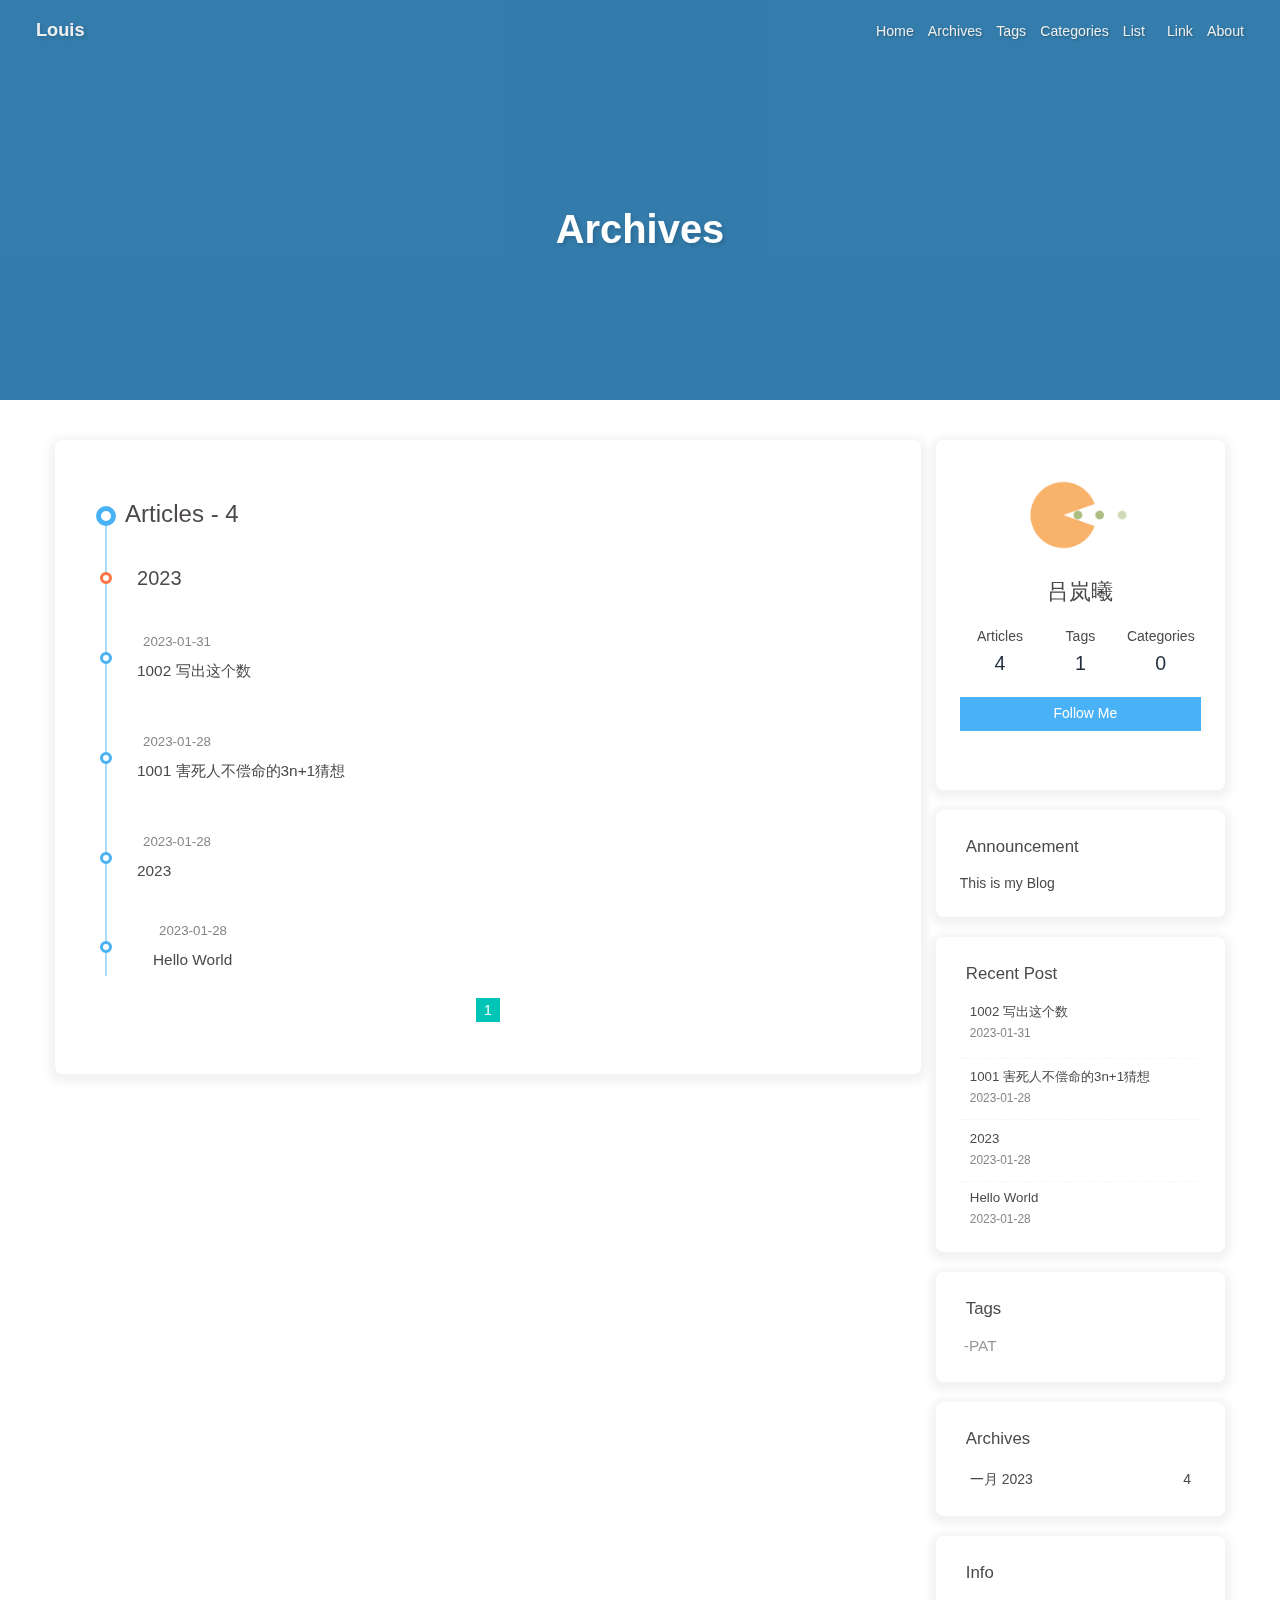
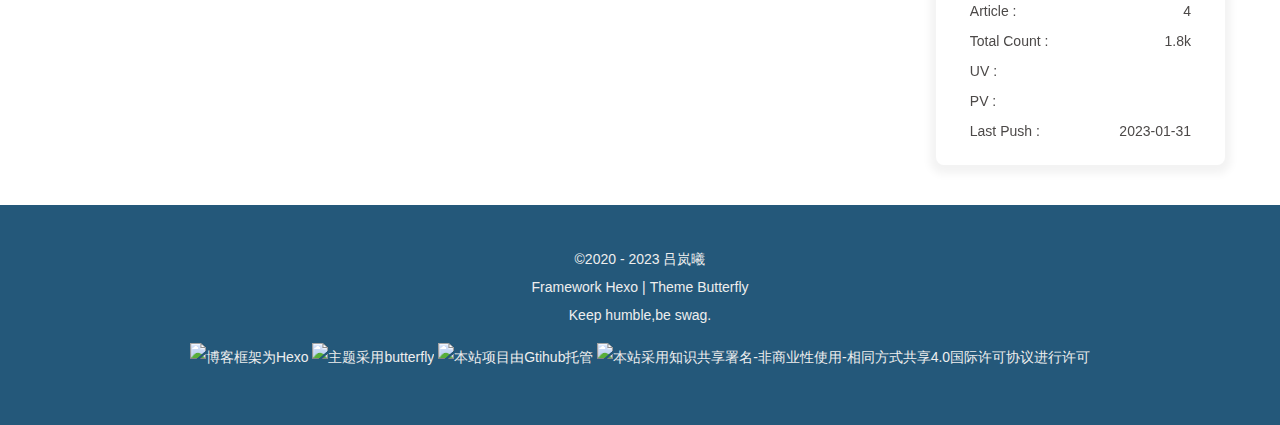
==== commit 9f624f78: "Site updated: 2023-01-31 20:58:38" ====
--- a/archives/index.html
+++ b/archives/index.html
@@ -52,7 +52,7 @@
   isHome: false,
   isHighlightShrink: true,
   isToc: false,
-  postUpdate: '2023-01-31 20:57:14'
+  postUpdate: '2023-01-31 20:58:38'
 }</script><noscript><style type="text/css">
   #nav {
     opacity: 1
@@ -150,4 +150,4 @@
       }
     }
     detectApple()
-    })(window)</script><meta name="generator" content="Hexo 6.3.0"></head><body><div id="web_bg"></div><div id="sidebar"><div id="menu-mask"></div><div id="sidebar-menus"><div class="avatar-img is-center"><img src="https://s2.loli.net/2023/01/27/WEfRCAjyl8cB1kK.jpg" onerror="onerror=null;src='/img/friend_404.gif'" alt="avatar"/></div><div class="sidebar-site-data site-data is-center"><a href="/archives/"><div class="headline">Articles</div><div class="length-num">4</div></a><a href="/tags/"><div class="headline">Tags</div><div class="length-num">1</div></a><a href="/categories/"><div class="headline">Categories</div><div class="length-num">0</div></a></div><hr/><div class="menus_items"><div class="menus_item"><a class="site-page" href="/"><i class="fa-fw fas fa-home"></i><span> Home</span></a></div><div class="menus_item"><a class="site-page" href="/archives/"><i class="fa-fw fas fa-archive"></i><span> Archives</span></a></div><div class="menus_item"><a class="site-page" href="/tags/"><i class="fa-fw fas fa-tags"></i><span> Tags</span></a></div><div class="menus_item"><a class="site-page" href="/categories/"><i class="fa-fw fas fa-folder-open"></i><span> Categories</span></a></div><div class="menus_item"><a class="site-page group" href="javascript:void(0);"><i class="fa-fw fas fa-list"></i><span> List</span><i class="fas fa-chevron-down"></i></a><ul class="menus_item_child"><li><a class="site-page child" href="/music/"><i class="fa-fw fas fa-music"></i><span> Music</span></a></li><li><a class="site-page child" href="/movies/"><i class="fa-fw fas fa-video"></i><span> Movie</span></a></li></ul></div><div class="menus_item"><a class="site-page" href="/link/"><i class="fa-fw fas fa-link"></i><span> Link</span></a></div><div class="menus_item"><a class="site-page" href="/about/"><i class="fa-fw fas fa-heart"></i><span> About</span></a></div></div></div></div><div class="page" id="body-wrap"><header class="not-home-page" id="page-header"><nav id="nav"><span id="blog-info"><a href="/" title="Louis"><span class="site-name">Louis</span></a></span><div id="menus"><div class="menus_items"><div class="menus_item"><a class="site-page" href="/"><i class="fa-fw fas fa-home"></i><span> Home</span></a></div><div class="menus_item"><a class="site-page" href="/archives/"><i class="fa-fw fas fa-archive"></i><span> Archives</span></a></div><div class="menus_item"><a class="site-page" href="/tags/"><i class="fa-fw fas fa-tags"></i><span> Tags</span></a></div><div class="menus_item"><a class="site-page" href="/categories/"><i class="fa-fw fas fa-folder-open"></i><span> Categories</span></a></div><div class="menus_item"><a class="site-page group" href="javascript:void(0);"><i class="fa-fw fas fa-list"></i><span> List</span><i class="fas fa-chevron-down"></i></a><ul class="menus_item_child"><li><a class="site-page child" href="/music/"><i class="fa-fw fas fa-music"></i><span> Music</span></a></li><li><a class="site-page child" href="/movies/"><i class="fa-fw fas fa-video"></i><span> Movie</span></a></li></ul></div><div class="menus_item"><a class="site-page" href="/link/"><i class="fa-fw fas fa-link"></i><span> Link</span></a></div><div class="menus_item"><a class="site-page" href="/about/"><i class="fa-fw fas fa-heart"></i><span> About</span></a></div></div><div id="toggle-menu"><a class="site-page" href="javascript:void(0);"><i class="fas fa-bars fa-fw"></i></a></div></div></nav><div id="page-site-info"><h1 id="site-title">Archives</h1></div></header><main class="layout" id="content-inner"><div id="archive"><div class="article-sort-title">Articles - 4</div><div class="article-sort"><div class="article-sort-item year">2023</div><div class="article-sort-item no-article-cover"><div class="article-sort-item-info"><div class="article-sort-item-time"><i class="far fa-calendar-alt"></i><time class="post-meta-date-created" datetime="2023-01-31T09:18:47.000Z" title="Created 2023-01-31 17:18:47">2023-01-31</time></div><a class="article-sort-item-title" href="/2023/01/31/1002/" title="1002">1002</a></div></div><div class="article-sort-item no-article-cover"><div class="article-sort-item-info"><div class="article-sort-item-time"><i class="far fa-calendar-alt"></i><time class="post-meta-date-created" datetime="2023-01-28T09:37:06.000Z" title="Created 2023-01-28 17:37:06">2023-01-28</time></div><a class="article-sort-item-title" href="/2023/01/28/1001/" title="1001 害死人不偿命的3n+1猜想">1001 害死人不偿命的3n+1猜想</a></div></div><div class="article-sort-item no-article-cover"><div class="article-sort-item-info"><div class="article-sort-item-time"><i class="far fa-calendar-alt"></i><time class="post-meta-date-created" datetime="2023-01-28T07:21:22.000Z" title="Created 2023-01-28 15:21:22">2023-01-28</time></div><a class="article-sort-item-title" href="/2023/01/28/2023/" title="2023">2023</a></div></div><div class="article-sort-item"><div class="article-sort-item-info"><div class="article-sort-item-time"><i class="far fa-calendar-alt"></i><time class="post-meta-date-created" datetime="2023-01-28T03:33:34.635Z" title="Created 2023-01-28 11:33:34">2023-01-28</time></div><a class="article-sort-item-title" href="/2023/01/28/hello-world/" title="Hello World">Hello World</a></div></div></div><nav id="pagination"><div class="pagination"><span class="page-number current">1</span></div></nav></div><div class="aside-content" id="aside-content"><div class="card-widget card-info"><div class="is-center"><div class="avatar-img"><img src="https://s2.loli.net/2023/01/27/WEfRCAjyl8cB1kK.jpg" onerror="this.onerror=null;this.src='/img/friend_404.gif'" alt="avatar"/></div><div class="author-info__name">吕岚曦</div><div class="author-info__description"></div></div><div class="card-info-data site-data is-center"><a href="/archives/"><div class="headline">Articles</div><div class="length-num">4</div></a><a href="/tags/"><div class="headline">Tags</div><div class="length-num">1</div></a><a href="/categories/"><div class="headline">Categories</div><div class="length-num">0</div></a></div><a id="card-info-btn" target="_blank" rel="noopener" href="https://github.com/dovellx"><i class="fab fa-github"></i><span>Follow Me</span></a><div class="card-info-social-icons is-center"><a class="social-icon" href="https://github.com/dovellx" target="_blank" title="Github"><i class="fab fa-github"></i></a><a class="social-icon" href="mailto:573767987@qq.com" target="_blank" title="Email"><i class="fas fa-envelope"></i></a></div></div><div class="card-widget card-announcement"><div class="item-headline"><i class="fas fa-bullhorn fa-shake"></i><span>Announcement</span></div><div class="announcement_content">This is my Blog</div></div><div class="sticky_layout"><div class="card-widget card-recent-post"><div class="item-headline"><i class="fas fa-history"></i><span>Recent Post</span></div><div class="aside-list"><div class="aside-list-item no-cover"><div class="content"><a class="title" href="/2023/01/31/1002/" title="1002">1002</a><time datetime="2023-01-31T09:18:47.000Z" title="Created 2023-01-31 17:18:47">2023-01-31</time></div></div><div class="aside-list-item no-cover"><div class="content"><a class="title" href="/2023/01/28/1001/" title="1001 害死人不偿命的3n+1猜想">1001 害死人不偿命的3n+1猜想</a><time datetime="2023-01-28T09:37:06.000Z" title="Created 2023-01-28 17:37:06">2023-01-28</time></div></div><div class="aside-list-item no-cover"><div class="content"><a class="title" href="/2023/01/28/2023/" title="2023">2023</a><time datetime="2023-01-28T07:21:22.000Z" title="Created 2023-01-28 15:21:22">2023-01-28</time></div></div><div class="aside-list-item"><div class="content"><a class="title" href="/2023/01/28/hello-world/" title="Hello World">Hello World</a><time datetime="2023-01-28T03:33:34.635Z" title="Created 2023-01-28 11:33:34">2023-01-28</time></div></div></div></div><div class="card-widget card-tags"><div class="item-headline"><i class="fas fa-tags"></i><span>Tags</span></div><div class="card-tag-cloud"><a href="/tags/PAT/" style="font-size: 1.1em; color: #999">-PAT</a></div></div><div class="card-widget card-archives"><div class="item-headline"><i class="fas fa-archive"></i><span>Archives</span></div><ul class="card-archive-list"><li class="card-archive-list-item"><a class="card-archive-list-link" href="/archives/2023/01/"><span class="card-archive-list-date">一月 2023</span><span class="card-archive-list-count">4</span></a></li></ul></div><div class="card-widget card-webinfo"><div class="item-headline"><i class="fas fa-chart-line"></i><span>Info</span></div><div class="webinfo"><div class="webinfo-item"><div class="item-name">Article :</div><div class="item-count">4</div></div><div class="webinfo-item"><div class="item-name">Total Count :</div><div class="item-count">1.8k</div></div><div class="webinfo-item"><div class="item-name">UV :</div><div class="item-count" id="busuanzi_value_site_uv"><i class="fa-solid fa-spinner fa-spin"></i></div></div><div class="webinfo-item"><div class="item-name">PV :</div><div class="item-count" id="busuanzi_value_site_pv"><i class="fa-solid fa-spinner fa-spin"></i></div></div><div class="webinfo-item"><div class="item-name">Last Push :</div><div class="item-count" id="last-push-date" data-lastPushDate="2023-01-31T12:57:14.639Z"><i class="fa-solid fa-spinner fa-spin"></i></div></div></div></div></div></div></main><footer id="footer"><div id="footer-wrap"><div class="copyright">&copy;2020 - 2023  <i id="heartbeat" class="fa fas fa-heartbeat"></i> 吕岚曦</div><div class="framework-info"><span>Framework </span><a target="_blank" rel="noopener" href="https://hexo.io">Hexo</a><span class="footer-separator">|</span><span>Theme </span><a target="_blank" rel="noopener" href="https://github.com/jerryc127/hexo-theme-butterfly">Butterfly</a></div><div class="footer_custom_text">Keep humble,be swag.<p><a target="_blank" href="https://hexo.io/"><img src="https://img.shields.io/badge/Frame-Hexo-blue?style=flat&logo=hexo" title="博客框架为Hexo"></a>&nbsp;<a target="_blank" href="https://butterfly.js.org/"><img src="https://img.shields.io/badge/Theme-Butterfly-6513df?style=flat&logo=bitdefender" title="主题采用butterfly"></a>&nbsp;<a target="_blank" href="https://github.com/"><img src="https://img.shields.io/badge/Source-Github-d021d6?style=flat&logo=GitHub" title="本站项目由Gtihub托管"></a>&nbsp;<a target="_blank" href="http://creativecommons.org/licenses/by-nc-sa/4.0/"><img src="https://img.shields.io/badge/Copyright-BY--NC--SA%204.0-d42328?style=flat&logo=Claris" title="本站采用知识共享署名-非商业性使用-相同方式共享4.0国际许可协议进行许可"></a></p></div></div><link rel="stylesheet" href="https://fastly.jsdelivr.net/gh/HCLonely/images@master/others/heartbeat.min.css"></footer></div><div id="rightside"><div id="rightside-config-hide"><button id="darkmode" type="button" title="Toggle Between Light And Dark Mode"><i class="fas fa-adjust"></i></button><button id="hide-aside-btn" type="button" title="Toggle between single-column and double-column"><i class="fas fa-arrows-alt-h"></i></button></div><div id="rightside-config-show"><button id="rightside_config" type="button" title="Setting"><i class="fas fa-cog fa-spin"></i></button><button id="go-up" type="button" title="Back To Top"><span class="scroll-percent"></span><i class="fas fa-arrow-up"></i></button></div></div><div><script src="/js/utils.js"></script><script src="/js/main.js"></script><script src="https://cdn.jsdelivr.net/npm/@fancyapps/ui/dist/fancybox.umd.min.js"></script><div class="js-pjax"></div><script id="click-heart" src="https://cdn.jsdelivr.net/npm/butterfly-extsrc/dist/click-heart.min.js" async="async" mobile="false"></script><script async data-pjax src="//busuanzi.ibruce.info/busuanzi/2.3/busuanzi.pure.mini.js"></script></div></body></html>+    })(window)</script><meta name="generator" content="Hexo 6.3.0"></head><body><div id="web_bg"></div><div id="sidebar"><div id="menu-mask"></div><div id="sidebar-menus"><div class="avatar-img is-center"><img src="https://s2.loli.net/2023/01/27/WEfRCAjyl8cB1kK.jpg" onerror="onerror=null;src='/img/friend_404.gif'" alt="avatar"/></div><div class="sidebar-site-data site-data is-center"><a href="/archives/"><div class="headline">Articles</div><div class="length-num">4</div></a><a href="/tags/"><div class="headline">Tags</div><div class="length-num">1</div></a><a href="/categories/"><div class="headline">Categories</div><div class="length-num">0</div></a></div><hr/><div class="menus_items"><div class="menus_item"><a class="site-page" href="/"><i class="fa-fw fas fa-home"></i><span> Home</span></a></div><div class="menus_item"><a class="site-page" href="/archives/"><i class="fa-fw fas fa-archive"></i><span> Archives</span></a></div><div class="menus_item"><a class="site-page" href="/tags/"><i class="fa-fw fas fa-tags"></i><span> Tags</span></a></div><div class="menus_item"><a class="site-page" href="/categories/"><i class="fa-fw fas fa-folder-open"></i><span> Categories</span></a></div><div class="menus_item"><a class="site-page group" href="javascript:void(0);"><i class="fa-fw fas fa-list"></i><span> List</span><i class="fas fa-chevron-down"></i></a><ul class="menus_item_child"><li><a class="site-page child" href="/music/"><i class="fa-fw fas fa-music"></i><span> Music</span></a></li><li><a class="site-page child" href="/movies/"><i class="fa-fw fas fa-video"></i><span> Movie</span></a></li></ul></div><div class="menus_item"><a class="site-page" href="/link/"><i class="fa-fw fas fa-link"></i><span> Link</span></a></div><div class="menus_item"><a class="site-page" href="/about/"><i class="fa-fw fas fa-heart"></i><span> About</span></a></div></div></div></div><div class="page" id="body-wrap"><header class="not-home-page" id="page-header"><nav id="nav"><span id="blog-info"><a href="/" title="Louis"><span class="site-name">Louis</span></a></span><div id="menus"><div class="menus_items"><div class="menus_item"><a class="site-page" href="/"><i class="fa-fw fas fa-home"></i><span> Home</span></a></div><div class="menus_item"><a class="site-page" href="/archives/"><i class="fa-fw fas fa-archive"></i><span> Archives</span></a></div><div class="menus_item"><a class="site-page" href="/tags/"><i class="fa-fw fas fa-tags"></i><span> Tags</span></a></div><div class="menus_item"><a class="site-page" href="/categories/"><i class="fa-fw fas fa-folder-open"></i><span> Categories</span></a></div><div class="menus_item"><a class="site-page group" href="javascript:void(0);"><i class="fa-fw fas fa-list"></i><span> List</span><i class="fas fa-chevron-down"></i></a><ul class="menus_item_child"><li><a class="site-page child" href="/music/"><i class="fa-fw fas fa-music"></i><span> Music</span></a></li><li><a class="site-page child" href="/movies/"><i class="fa-fw fas fa-video"></i><span> Movie</span></a></li></ul></div><div class="menus_item"><a class="site-page" href="/link/"><i class="fa-fw fas fa-link"></i><span> Link</span></a></div><div class="menus_item"><a class="site-page" href="/about/"><i class="fa-fw fas fa-heart"></i><span> About</span></a></div></div><div id="toggle-menu"><a class="site-page" href="javascript:void(0);"><i class="fas fa-bars fa-fw"></i></a></div></div></nav><div id="page-site-info"><h1 id="site-title">Archives</h1></div></header><main class="layout" id="content-inner"><div id="archive"><div class="article-sort-title">Articles - 4</div><div class="article-sort"><div class="article-sort-item year">2023</div><div class="article-sort-item no-article-cover"><div class="article-sort-item-info"><div class="article-sort-item-time"><i class="far fa-calendar-alt"></i><time class="post-meta-date-created" datetime="2023-01-31T09:18:47.000Z" title="Created 2023-01-31 17:18:47">2023-01-31</time></div><a class="article-sort-item-title" href="/2023/01/31/1002/" title="1002 写出这个数">1002 写出这个数</a></div></div><div class="article-sort-item no-article-cover"><div class="article-sort-item-info"><div class="article-sort-item-time"><i class="far fa-calendar-alt"></i><time class="post-meta-date-created" datetime="2023-01-28T09:37:06.000Z" title="Created 2023-01-28 17:37:06">2023-01-28</time></div><a class="article-sort-item-title" href="/2023/01/28/1001/" title="1001 害死人不偿命的3n+1猜想">1001 害死人不偿命的3n+1猜想</a></div></div><div class="article-sort-item no-article-cover"><div class="article-sort-item-info"><div class="article-sort-item-time"><i class="far fa-calendar-alt"></i><time class="post-meta-date-created" datetime="2023-01-28T07:21:22.000Z" title="Created 2023-01-28 15:21:22">2023-01-28</time></div><a class="article-sort-item-title" href="/2023/01/28/2023/" title="2023">2023</a></div></div><div class="article-sort-item"><div class="article-sort-item-info"><div class="article-sort-item-time"><i class="far fa-calendar-alt"></i><time class="post-meta-date-created" datetime="2023-01-28T03:33:34.635Z" title="Created 2023-01-28 11:33:34">2023-01-28</time></div><a class="article-sort-item-title" href="/2023/01/28/hello-world/" title="Hello World">Hello World</a></div></div></div><nav id="pagination"><div class="pagination"><span class="page-number current">1</span></div></nav></div><div class="aside-content" id="aside-content"><div class="card-widget card-info"><div class="is-center"><div class="avatar-img"><img src="https://s2.loli.net/2023/01/27/WEfRCAjyl8cB1kK.jpg" onerror="this.onerror=null;this.src='/img/friend_404.gif'" alt="avatar"/></div><div class="author-info__name">吕岚曦</div><div class="author-info__description"></div></div><div class="card-info-data site-data is-center"><a href="/archives/"><div class="headline">Articles</div><div class="length-num">4</div></a><a href="/tags/"><div class="headline">Tags</div><div class="length-num">1</div></a><a href="/categories/"><div class="headline">Categories</div><div class="length-num">0</div></a></div><a id="card-info-btn" target="_blank" rel="noopener" href="https://github.com/dovellx"><i class="fab fa-github"></i><span>Follow Me</span></a><div class="card-info-social-icons is-center"><a class="social-icon" href="https://github.com/dovellx" target="_blank" title="Github"><i class="fab fa-github"></i></a><a class="social-icon" href="mailto:573767987@qq.com" target="_blank" title="Email"><i class="fas fa-envelope"></i></a></div></div><div class="card-widget card-announcement"><div class="item-headline"><i class="fas fa-bullhorn fa-shake"></i><span>Announcement</span></div><div class="announcement_content">This is my Blog</div></div><div class="sticky_layout"><div class="card-widget card-recent-post"><div class="item-headline"><i class="fas fa-history"></i><span>Recent Post</span></div><div class="aside-list"><div class="aside-list-item no-cover"><div class="content"><a class="title" href="/2023/01/31/1002/" title="1002 写出这个数">1002 写出这个数</a><time datetime="2023-01-31T09:18:47.000Z" title="Created 2023-01-31 17:18:47">2023-01-31</time></div></div><div class="aside-list-item no-cover"><div class="content"><a class="title" href="/2023/01/28/1001/" title="1001 害死人不偿命的3n+1猜想">1001 害死人不偿命的3n+1猜想</a><time datetime="2023-01-28T09:37:06.000Z" title="Created 2023-01-28 17:37:06">2023-01-28</time></div></div><div class="aside-list-item no-cover"><div class="content"><a class="title" href="/2023/01/28/2023/" title="2023">2023</a><time datetime="2023-01-28T07:21:22.000Z" title="Created 2023-01-28 15:21:22">2023-01-28</time></div></div><div class="aside-list-item"><div class="content"><a class="title" href="/2023/01/28/hello-world/" title="Hello World">Hello World</a><time datetime="2023-01-28T03:33:34.635Z" title="Created 2023-01-28 11:33:34">2023-01-28</time></div></div></div></div><div class="card-widget card-tags"><div class="item-headline"><i class="fas fa-tags"></i><span>Tags</span></div><div class="card-tag-cloud"><a href="/tags/PAT/" style="font-size: 1.1em; color: #999">-PAT</a></div></div><div class="card-widget card-archives"><div class="item-headline"><i class="fas fa-archive"></i><span>Archives</span></div><ul class="card-archive-list"><li class="card-archive-list-item"><a class="card-archive-list-link" href="/archives/2023/01/"><span class="card-archive-list-date">一月 2023</span><span class="card-archive-list-count">4</span></a></li></ul></div><div class="card-widget card-webinfo"><div class="item-headline"><i class="fas fa-chart-line"></i><span>Info</span></div><div class="webinfo"><div class="webinfo-item"><div class="item-name">Article :</div><div class="item-count">4</div></div><div class="webinfo-item"><div class="item-name">Total Count :</div><div class="item-count">1.8k</div></div><div class="webinfo-item"><div class="item-name">UV :</div><div class="item-count" id="busuanzi_value_site_uv"><i class="fa-solid fa-spinner fa-spin"></i></div></div><div class="webinfo-item"><div class="item-name">PV :</div><div class="item-count" id="busuanzi_value_site_pv"><i class="fa-solid fa-spinner fa-spin"></i></div></div><div class="webinfo-item"><div class="item-name">Last Push :</div><div class="item-count" id="last-push-date" data-lastPushDate="2023-01-31T12:58:38.436Z"><i class="fa-solid fa-spinner fa-spin"></i></div></div></div></div></div></div></main><footer id="footer"><div id="footer-wrap"><div class="copyright">&copy;2020 - 2023  <i id="heartbeat" class="fa fas fa-heartbeat"></i> 吕岚曦</div><div class="framework-info"><span>Framework </span><a target="_blank" rel="noopener" href="https://hexo.io">Hexo</a><span class="footer-separator">|</span><span>Theme </span><a target="_blank" rel="noopener" href="https://github.com/jerryc127/hexo-theme-butterfly">Butterfly</a></div><div class="footer_custom_text">Keep humble,be swag.<p><a target="_blank" href="https://hexo.io/"><img src="https://img.shields.io/badge/Frame-Hexo-blue?style=flat&logo=hexo" title="博客框架为Hexo"></a>&nbsp;<a target="_blank" href="https://butterfly.js.org/"><img src="https://img.shields.io/badge/Theme-Butterfly-6513df?style=flat&logo=bitdefender" title="主题采用butterfly"></a>&nbsp;<a target="_blank" href="https://github.com/"><img src="https://img.shields.io/badge/Source-Github-d021d6?style=flat&logo=GitHub" title="本站项目由Gtihub托管"></a>&nbsp;<a target="_blank" href="http://creativecommons.org/licenses/by-nc-sa/4.0/"><img src="https://img.shields.io/badge/Copyright-BY--NC--SA%204.0-d42328?style=flat&logo=Claris" title="本站采用知识共享署名-非商业性使用-相同方式共享4.0国际许可协议进行许可"></a></p></div></div><link rel="stylesheet" href="https://fastly.jsdelivr.net/gh/HCLonely/images@master/others/heartbeat.min.css"></footer></div><div id="rightside"><div id="rightside-config-hide"><button id="darkmode" type="button" title="Toggle Between Light And Dark Mode"><i class="fas fa-adjust"></i></button><button id="hide-aside-btn" type="button" title="Toggle between single-column and double-column"><i class="fas fa-arrows-alt-h"></i></button></div><div id="rightside-config-show"><button id="rightside_config" type="button" title="Setting"><i class="fas fa-cog fa-spin"></i></button><button id="go-up" type="button" title="Back To Top"><span class="scroll-percent"></span><i class="fas fa-arrow-up"></i></button></div></div><div><script src="/js/utils.js"></script><script src="/js/main.js"></script><script src="https://cdn.jsdelivr.net/npm/@fancyapps/ui/dist/fancybox.umd.min.js"></script><div class="js-pjax"></div><script id="click-heart" src="https://cdn.jsdelivr.net/npm/butterfly-extsrc/dist/click-heart.min.js" async="async" mobile="false"></script><script async data-pjax src="//busuanzi.ibruce.info/busuanzi/2.3/busuanzi.pure.mini.js"></script></div></body></html>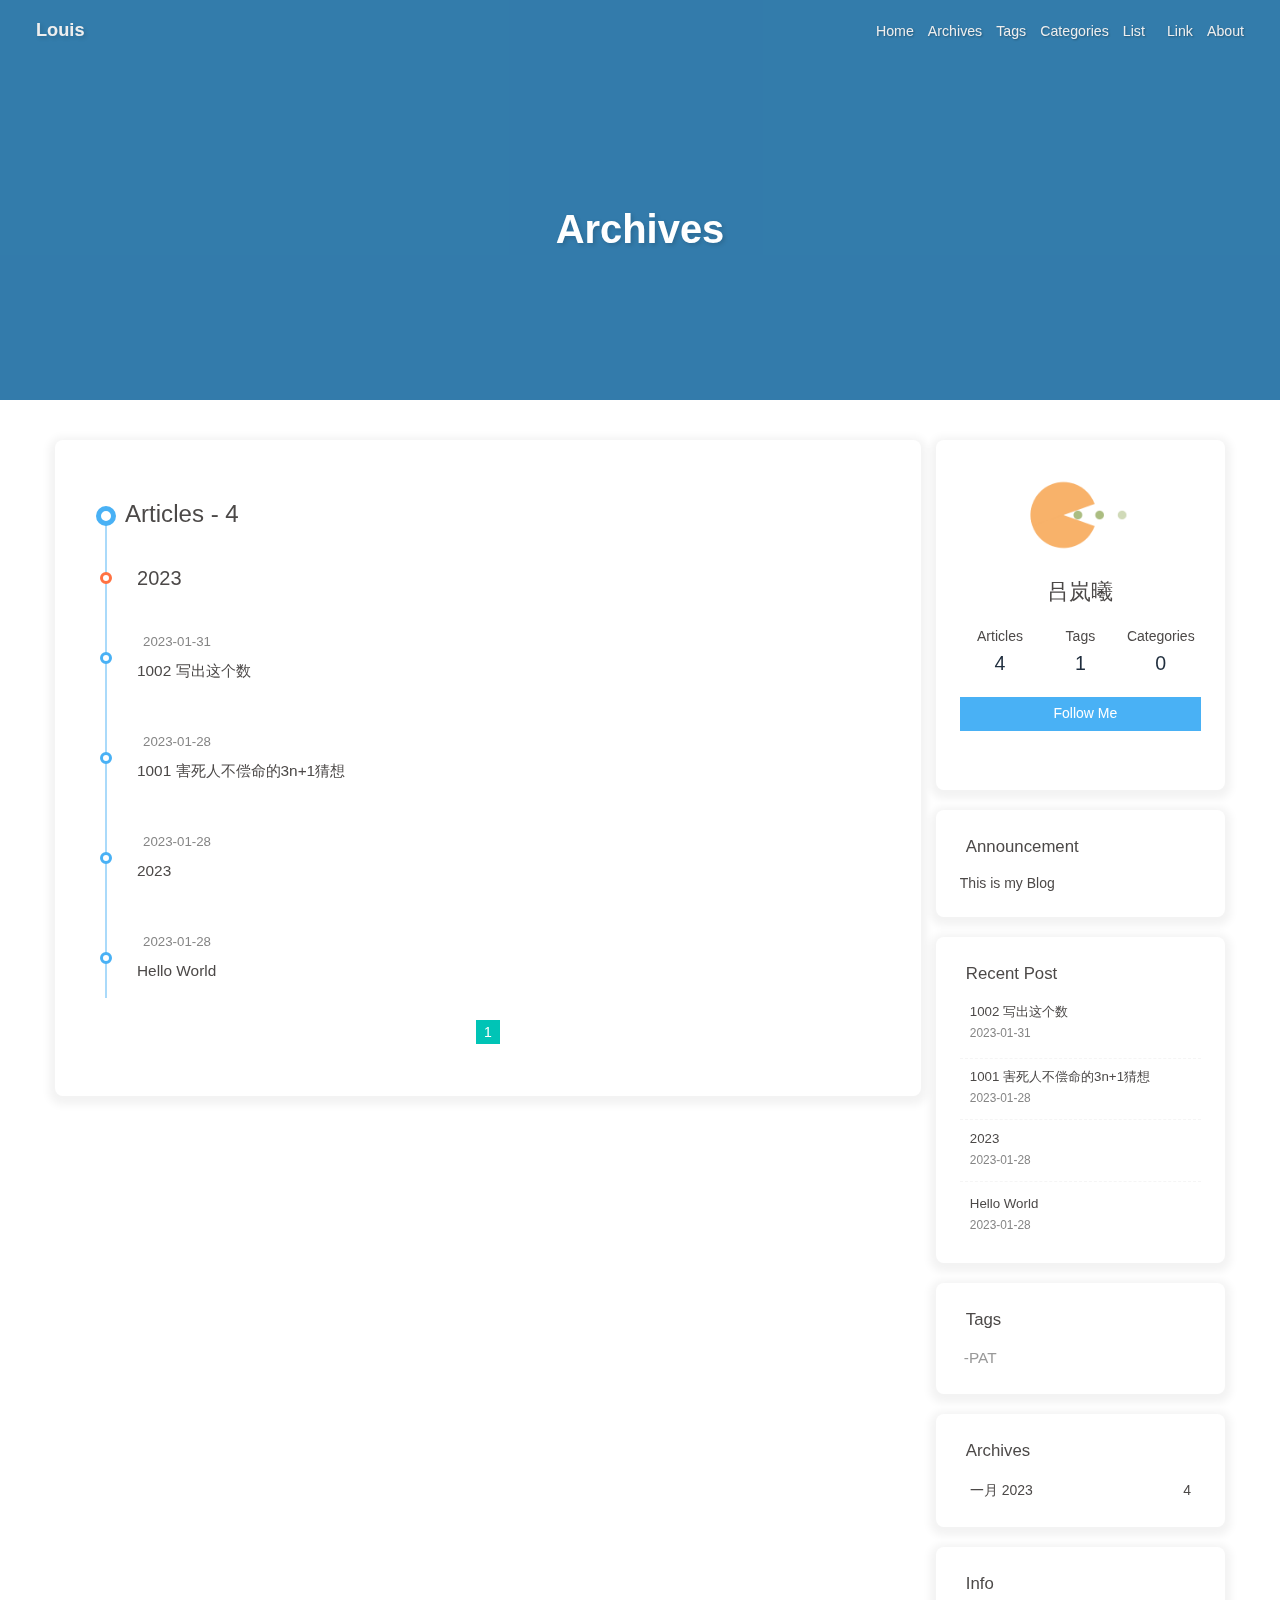
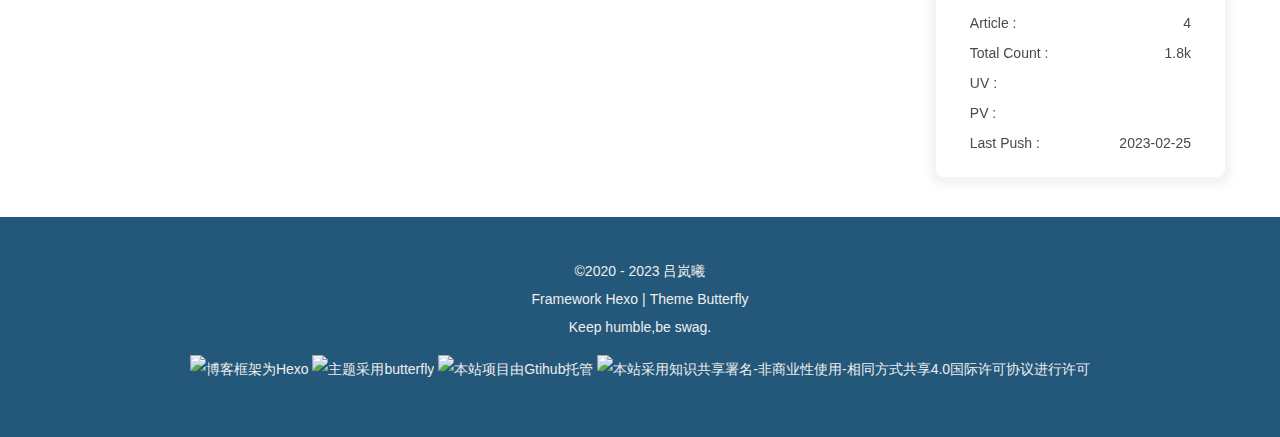
==== commit a3893d6e: "Site updated: 2023-02-25 18:01:11" ====
--- a/archives/index.html
+++ b/archives/index.html
@@ -52,7 +52,7 @@
   isHome: false,
   isHighlightShrink: true,
   isToc: false,
-  postUpdate: '2023-01-31 20:58:38'
+  postUpdate: '2023-02-25 18:01:07'
 }</script><noscript><style type="text/css">
   #nav {
     opacity: 1
@@ -150,4 +150,4 @@
       }
     }
     detectApple()
-    })(window)</script><meta name="generator" content="Hexo 6.3.0"></head><body><div id="web_bg"></div><div id="sidebar"><div id="menu-mask"></div><div id="sidebar-menus"><div class="avatar-img is-center"><img src="https://s2.loli.net/2023/01/27/WEfRCAjyl8cB1kK.jpg" onerror="onerror=null;src='/img/friend_404.gif'" alt="avatar"/></div><div class="sidebar-site-data site-data is-center"><a href="/archives/"><div class="headline">Articles</div><div class="length-num">4</div></a><a href="/tags/"><div class="headline">Tags</div><div class="length-num">1</div></a><a href="/categories/"><div class="headline">Categories</div><div class="length-num">0</div></a></div><hr/><div class="menus_items"><div class="menus_item"><a class="site-page" href="/"><i class="fa-fw fas fa-home"></i><span> Home</span></a></div><div class="menus_item"><a class="site-page" href="/archives/"><i class="fa-fw fas fa-archive"></i><span> Archives</span></a></div><div class="menus_item"><a class="site-page" href="/tags/"><i class="fa-fw fas fa-tags"></i><span> Tags</span></a></div><div class="menus_item"><a class="site-page" href="/categories/"><i class="fa-fw fas fa-folder-open"></i><span> Categories</span></a></div><div class="menus_item"><a class="site-page group" href="javascript:void(0);"><i class="fa-fw fas fa-list"></i><span> List</span><i class="fas fa-chevron-down"></i></a><ul class="menus_item_child"><li><a class="site-page child" href="/music/"><i class="fa-fw fas fa-music"></i><span> Music</span></a></li><li><a class="site-page child" href="/movies/"><i class="fa-fw fas fa-video"></i><span> Movie</span></a></li></ul></div><div class="menus_item"><a class="site-page" href="/link/"><i class="fa-fw fas fa-link"></i><span> Link</span></a></div><div class="menus_item"><a class="site-page" href="/about/"><i class="fa-fw fas fa-heart"></i><span> About</span></a></div></div></div></div><div class="page" id="body-wrap"><header class="not-home-page" id="page-header"><nav id="nav"><span id="blog-info"><a href="/" title="Louis"><span class="site-name">Louis</span></a></span><div id="menus"><div class="menus_items"><div class="menus_item"><a class="site-page" href="/"><i class="fa-fw fas fa-home"></i><span> Home</span></a></div><div class="menus_item"><a class="site-page" href="/archives/"><i class="fa-fw fas fa-archive"></i><span> Archives</span></a></div><div class="menus_item"><a class="site-page" href="/tags/"><i class="fa-fw fas fa-tags"></i><span> Tags</span></a></div><div class="menus_item"><a class="site-page" href="/categories/"><i class="fa-fw fas fa-folder-open"></i><span> Categories</span></a></div><div class="menus_item"><a class="site-page group" href="javascript:void(0);"><i class="fa-fw fas fa-list"></i><span> List</span><i class="fas fa-chevron-down"></i></a><ul class="menus_item_child"><li><a class="site-page child" href="/music/"><i class="fa-fw fas fa-music"></i><span> Music</span></a></li><li><a class="site-page child" href="/movies/"><i class="fa-fw fas fa-video"></i><span> Movie</span></a></li></ul></div><div class="menus_item"><a class="site-page" href="/link/"><i class="fa-fw fas fa-link"></i><span> Link</span></a></div><div class="menus_item"><a class="site-page" href="/about/"><i class="fa-fw fas fa-heart"></i><span> About</span></a></div></div><div id="toggle-menu"><a class="site-page" href="javascript:void(0);"><i class="fas fa-bars fa-fw"></i></a></div></div></nav><div id="page-site-info"><h1 id="site-title">Archives</h1></div></header><main class="layout" id="content-inner"><div id="archive"><div class="article-sort-title">Articles - 4</div><div class="article-sort"><div class="article-sort-item year">2023</div><div class="article-sort-item no-article-cover"><div class="article-sort-item-info"><div class="article-sort-item-time"><i class="far fa-calendar-alt"></i><time class="post-meta-date-created" datetime="2023-01-31T09:18:47.000Z" title="Created 2023-01-31 17:18:47">2023-01-31</time></div><a class="article-sort-item-title" href="/2023/01/31/1002/" title="1002 写出这个数">1002 写出这个数</a></div></div><div class="article-sort-item no-article-cover"><div class="article-sort-item-info"><div class="article-sort-item-time"><i class="far fa-calendar-alt"></i><time class="post-meta-date-created" datetime="2023-01-28T09:37:06.000Z" title="Created 2023-01-28 17:37:06">2023-01-28</time></div><a class="article-sort-item-title" href="/2023/01/28/1001/" title="1001 害死人不偿命的3n+1猜想">1001 害死人不偿命的3n+1猜想</a></div></div><div class="article-sort-item no-article-cover"><div class="article-sort-item-info"><div class="article-sort-item-time"><i class="far fa-calendar-alt"></i><time class="post-meta-date-created" datetime="2023-01-28T07:21:22.000Z" title="Created 2023-01-28 15:21:22">2023-01-28</time></div><a class="article-sort-item-title" href="/2023/01/28/2023/" title="2023">2023</a></div></div><div class="article-sort-item"><div class="article-sort-item-info"><div class="article-sort-item-time"><i class="far fa-calendar-alt"></i><time class="post-meta-date-created" datetime="2023-01-28T03:33:34.635Z" title="Created 2023-01-28 11:33:34">2023-01-28</time></div><a class="article-sort-item-title" href="/2023/01/28/hello-world/" title="Hello World">Hello World</a></div></div></div><nav id="pagination"><div class="pagination"><span class="page-number current">1</span></div></nav></div><div class="aside-content" id="aside-content"><div class="card-widget card-info"><div class="is-center"><div class="avatar-img"><img src="https://s2.loli.net/2023/01/27/WEfRCAjyl8cB1kK.jpg" onerror="this.onerror=null;this.src='/img/friend_404.gif'" alt="avatar"/></div><div class="author-info__name">吕岚曦</div><div class="author-info__description"></div></div><div class="card-info-data site-data is-center"><a href="/archives/"><div class="headline">Articles</div><div class="length-num">4</div></a><a href="/tags/"><div class="headline">Tags</div><div class="length-num">1</div></a><a href="/categories/"><div class="headline">Categories</div><div class="length-num">0</div></a></div><a id="card-info-btn" target="_blank" rel="noopener" href="https://github.com/dovellx"><i class="fab fa-github"></i><span>Follow Me</span></a><div class="card-info-social-icons is-center"><a class="social-icon" href="https://github.com/dovellx" target="_blank" title="Github"><i class="fab fa-github"></i></a><a class="social-icon" href="mailto:573767987@qq.com" target="_blank" title="Email"><i class="fas fa-envelope"></i></a></div></div><div class="card-widget card-announcement"><div class="item-headline"><i class="fas fa-bullhorn fa-shake"></i><span>Announcement</span></div><div class="announcement_content">This is my Blog</div></div><div class="sticky_layout"><div class="card-widget card-recent-post"><div class="item-headline"><i class="fas fa-history"></i><span>Recent Post</span></div><div class="aside-list"><div class="aside-list-item no-cover"><div class="content"><a class="title" href="/2023/01/31/1002/" title="1002 写出这个数">1002 写出这个数</a><time datetime="2023-01-31T09:18:47.000Z" title="Created 2023-01-31 17:18:47">2023-01-31</time></div></div><div class="aside-list-item no-cover"><div class="content"><a class="title" href="/2023/01/28/1001/" title="1001 害死人不偿命的3n+1猜想">1001 害死人不偿命的3n+1猜想</a><time datetime="2023-01-28T09:37:06.000Z" title="Created 2023-01-28 17:37:06">2023-01-28</time></div></div><div class="aside-list-item no-cover"><div class="content"><a class="title" href="/2023/01/28/2023/" title="2023">2023</a><time datetime="2023-01-28T07:21:22.000Z" title="Created 2023-01-28 15:21:22">2023-01-28</time></div></div><div class="aside-list-item"><div class="content"><a class="title" href="/2023/01/28/hello-world/" title="Hello World">Hello World</a><time datetime="2023-01-28T03:33:34.635Z" title="Created 2023-01-28 11:33:34">2023-01-28</time></div></div></div></div><div class="card-widget card-tags"><div class="item-headline"><i class="fas fa-tags"></i><span>Tags</span></div><div class="card-tag-cloud"><a href="/tags/PAT/" style="font-size: 1.1em; color: #999">-PAT</a></div></div><div class="card-widget card-archives"><div class="item-headline"><i class="fas fa-archive"></i><span>Archives</span></div><ul class="card-archive-list"><li class="card-archive-list-item"><a class="card-archive-list-link" href="/archives/2023/01/"><span class="card-archive-list-date">一月 2023</span><span class="card-archive-list-count">4</span></a></li></ul></div><div class="card-widget card-webinfo"><div class="item-headline"><i class="fas fa-chart-line"></i><span>Info</span></div><div class="webinfo"><div class="webinfo-item"><div class="item-name">Article :</div><div class="item-count">4</div></div><div class="webinfo-item"><div class="item-name">Total Count :</div><div class="item-count">1.8k</div></div><div class="webinfo-item"><div class="item-name">UV :</div><div class="item-count" id="busuanzi_value_site_uv"><i class="fa-solid fa-spinner fa-spin"></i></div></div><div class="webinfo-item"><div class="item-name">PV :</div><div class="item-count" id="busuanzi_value_site_pv"><i class="fa-solid fa-spinner fa-spin"></i></div></div><div class="webinfo-item"><div class="item-name">Last Push :</div><div class="item-count" id="last-push-date" data-lastPushDate="2023-01-31T12:58:38.436Z"><i class="fa-solid fa-spinner fa-spin"></i></div></div></div></div></div></div></main><footer id="footer"><div id="footer-wrap"><div class="copyright">&copy;2020 - 2023  <i id="heartbeat" class="fa fas fa-heartbeat"></i> 吕岚曦</div><div class="framework-info"><span>Framework </span><a target="_blank" rel="noopener" href="https://hexo.io">Hexo</a><span class="footer-separator">|</span><span>Theme </span><a target="_blank" rel="noopener" href="https://github.com/jerryc127/hexo-theme-butterfly">Butterfly</a></div><div class="footer_custom_text">Keep humble,be swag.<p><a target="_blank" href="https://hexo.io/"><img src="https://img.shields.io/badge/Frame-Hexo-blue?style=flat&logo=hexo" title="博客框架为Hexo"></a>&nbsp;<a target="_blank" href="https://butterfly.js.org/"><img src="https://img.shields.io/badge/Theme-Butterfly-6513df?style=flat&logo=bitdefender" title="主题采用butterfly"></a>&nbsp;<a target="_blank" href="https://github.com/"><img src="https://img.shields.io/badge/Source-Github-d021d6?style=flat&logo=GitHub" title="本站项目由Gtihub托管"></a>&nbsp;<a target="_blank" href="http://creativecommons.org/licenses/by-nc-sa/4.0/"><img src="https://img.shields.io/badge/Copyright-BY--NC--SA%204.0-d42328?style=flat&logo=Claris" title="本站采用知识共享署名-非商业性使用-相同方式共享4.0国际许可协议进行许可"></a></p></div></div><link rel="stylesheet" href="https://fastly.jsdelivr.net/gh/HCLonely/images@master/others/heartbeat.min.css"></footer></div><div id="rightside"><div id="rightside-config-hide"><button id="darkmode" type="button" title="Toggle Between Light And Dark Mode"><i class="fas fa-adjust"></i></button><button id="hide-aside-btn" type="button" title="Toggle between single-column and double-column"><i class="fas fa-arrows-alt-h"></i></button></div><div id="rightside-config-show"><button id="rightside_config" type="button" title="Setting"><i class="fas fa-cog fa-spin"></i></button><button id="go-up" type="button" title="Back To Top"><span class="scroll-percent"></span><i class="fas fa-arrow-up"></i></button></div></div><div><script src="/js/utils.js"></script><script src="/js/main.js"></script><script src="https://cdn.jsdelivr.net/npm/@fancyapps/ui/dist/fancybox.umd.min.js"></script><div class="js-pjax"></div><script id="click-heart" src="https://cdn.jsdelivr.net/npm/butterfly-extsrc/dist/click-heart.min.js" async="async" mobile="false"></script><script async data-pjax src="//busuanzi.ibruce.info/busuanzi/2.3/busuanzi.pure.mini.js"></script></div></body></html>+    })(window)</script><meta name="generator" content="Hexo 6.3.0"></head><body><div id="web_bg"></div><div id="sidebar"><div id="menu-mask"></div><div id="sidebar-menus"><div class="avatar-img is-center"><img src="https://s2.loli.net/2023/01/27/WEfRCAjyl8cB1kK.jpg" onerror="onerror=null;src='/img/friend_404.gif'" alt="avatar"/></div><div class="sidebar-site-data site-data is-center"><a href="/archives/"><div class="headline">Articles</div><div class="length-num">4</div></a><a href="/tags/"><div class="headline">Tags</div><div class="length-num">1</div></a><a href="/categories/"><div class="headline">Categories</div><div class="length-num">0</div></a></div><hr/><div class="menus_items"><div class="menus_item"><a class="site-page" href="/"><i class="fa-fw fas fa-home"></i><span> Home</span></a></div><div class="menus_item"><a class="site-page" href="/archives/"><i class="fa-fw fas fa-archive"></i><span> Archives</span></a></div><div class="menus_item"><a class="site-page" href="/tags/"><i class="fa-fw fas fa-tags"></i><span> Tags</span></a></div><div class="menus_item"><a class="site-page" href="/categories/"><i class="fa-fw fas fa-folder-open"></i><span> Categories</span></a></div><div class="menus_item"><a class="site-page group" href="javascript:void(0);"><i class="fa-fw fas fa-list"></i><span> List</span><i class="fas fa-chevron-down"></i></a><ul class="menus_item_child"><li><a class="site-page child" href="/music/"><i class="fa-fw fas fa-music"></i><span> Music</span></a></li><li><a class="site-page child" href="/movies/"><i class="fa-fw fas fa-video"></i><span> Movie</span></a></li></ul></div><div class="menus_item"><a class="site-page" href="/link/"><i class="fa-fw fas fa-link"></i><span> Link</span></a></div><div class="menus_item"><a class="site-page" href="/about/"><i class="fa-fw fas fa-heart"></i><span> About</span></a></div></div></div></div><div class="page" id="body-wrap"><header class="not-home-page" id="page-header"><nav id="nav"><span id="blog-info"><a href="/" title="Louis"><span class="site-name">Louis</span></a></span><div id="menus"><div class="menus_items"><div class="menus_item"><a class="site-page" href="/"><i class="fa-fw fas fa-home"></i><span> Home</span></a></div><div class="menus_item"><a class="site-page" href="/archives/"><i class="fa-fw fas fa-archive"></i><span> Archives</span></a></div><div class="menus_item"><a class="site-page" href="/tags/"><i class="fa-fw fas fa-tags"></i><span> Tags</span></a></div><div class="menus_item"><a class="site-page" href="/categories/"><i class="fa-fw fas fa-folder-open"></i><span> Categories</span></a></div><div class="menus_item"><a class="site-page group" href="javascript:void(0);"><i class="fa-fw fas fa-list"></i><span> List</span><i class="fas fa-chevron-down"></i></a><ul class="menus_item_child"><li><a class="site-page child" href="/music/"><i class="fa-fw fas fa-music"></i><span> Music</span></a></li><li><a class="site-page child" href="/movies/"><i class="fa-fw fas fa-video"></i><span> Movie</span></a></li></ul></div><div class="menus_item"><a class="site-page" href="/link/"><i class="fa-fw fas fa-link"></i><span> Link</span></a></div><div class="menus_item"><a class="site-page" href="/about/"><i class="fa-fw fas fa-heart"></i><span> About</span></a></div></div><div id="toggle-menu"><a class="site-page" href="javascript:void(0);"><i class="fas fa-bars fa-fw"></i></a></div></div></nav><div id="page-site-info"><h1 id="site-title">Archives</h1></div></header><main class="layout" id="content-inner"><div id="archive"><div class="article-sort-title">Articles - 4</div><div class="article-sort"><div class="article-sort-item year">2023</div><div class="article-sort-item no-article-cover"><div class="article-sort-item-info"><div class="article-sort-item-time"><i class="far fa-calendar-alt"></i><time class="post-meta-date-created" datetime="2023-01-31T09:18:47.000Z" title="Created 2023-01-31 17:18:47">2023-01-31</time></div><a class="article-sort-item-title" href="/2023/01/31/1002/" title="1002 写出这个数">1002 写出这个数</a></div></div><div class="article-sort-item no-article-cover"><div class="article-sort-item-info"><div class="article-sort-item-time"><i class="far fa-calendar-alt"></i><time class="post-meta-date-created" datetime="2023-01-28T09:37:06.000Z" title="Created 2023-01-28 17:37:06">2023-01-28</time></div><a class="article-sort-item-title" href="/2023/01/28/1001/" title="1001 害死人不偿命的3n+1猜想">1001 害死人不偿命的3n+1猜想</a></div></div><div class="article-sort-item no-article-cover"><div class="article-sort-item-info"><div class="article-sort-item-time"><i class="far fa-calendar-alt"></i><time class="post-meta-date-created" datetime="2023-01-28T07:21:22.000Z" title="Created 2023-01-28 15:21:22">2023-01-28</time></div><a class="article-sort-item-title" href="/2023/01/28/2023/" title="2023">2023</a></div></div><div class="article-sort-item no-article-cover"><div class="article-sort-item-info"><div class="article-sort-item-time"><i class="far fa-calendar-alt"></i><time class="post-meta-date-created" datetime="2023-01-28T03:33:34.635Z" title="Created 2023-01-28 11:33:34">2023-01-28</time></div><a class="article-sort-item-title" href="/2023/01/28/hello-world/" title="Hello World">Hello World</a></div></div></div><nav id="pagination"><div class="pagination"><span class="page-number current">1</span></div></nav></div><div class="aside-content" id="aside-content"><div class="card-widget card-info"><div class="is-center"><div class="avatar-img"><img src="https://s2.loli.net/2023/01/27/WEfRCAjyl8cB1kK.jpg" onerror="this.onerror=null;this.src='/img/friend_404.gif'" alt="avatar"/></div><div class="author-info__name">吕岚曦</div><div class="author-info__description"></div></div><div class="card-info-data site-data is-center"><a href="/archives/"><div class="headline">Articles</div><div class="length-num">4</div></a><a href="/tags/"><div class="headline">Tags</div><div class="length-num">1</div></a><a href="/categories/"><div class="headline">Categories</div><div class="length-num">0</div></a></div><a id="card-info-btn" target="_blank" rel="noopener" href="https://github.com/dovellx"><i class="fab fa-github"></i><span>Follow Me</span></a><div class="card-info-social-icons is-center"><a class="social-icon" href="https://github.com/dovellx" target="_blank" title="Github"><i class="fab fa-github"></i></a><a class="social-icon" href="mailto:573767987@qq.com" target="_blank" title="Email"><i class="fas fa-envelope"></i></a></div></div><div class="card-widget card-announcement"><div class="item-headline"><i class="fas fa-bullhorn fa-shake"></i><span>Announcement</span></div><div class="announcement_content">This is my Blog</div></div><div class="sticky_layout"><div class="card-widget card-recent-post"><div class="item-headline"><i class="fas fa-history"></i><span>Recent Post</span></div><div class="aside-list"><div class="aside-list-item no-cover"><div class="content"><a class="title" href="/2023/01/31/1002/" title="1002 写出这个数">1002 写出这个数</a><time datetime="2023-01-31T09:18:47.000Z" title="Created 2023-01-31 17:18:47">2023-01-31</time></div></div><div class="aside-list-item no-cover"><div class="content"><a class="title" href="/2023/01/28/1001/" title="1001 害死人不偿命的3n+1猜想">1001 害死人不偿命的3n+1猜想</a><time datetime="2023-01-28T09:37:06.000Z" title="Created 2023-01-28 17:37:06">2023-01-28</time></div></div><div class="aside-list-item no-cover"><div class="content"><a class="title" href="/2023/01/28/2023/" title="2023">2023</a><time datetime="2023-01-28T07:21:22.000Z" title="Created 2023-01-28 15:21:22">2023-01-28</time></div></div><div class="aside-list-item no-cover"><div class="content"><a class="title" href="/2023/01/28/hello-world/" title="Hello World">Hello World</a><time datetime="2023-01-28T03:33:34.635Z" title="Created 2023-01-28 11:33:34">2023-01-28</time></div></div></div></div><div class="card-widget card-tags"><div class="item-headline"><i class="fas fa-tags"></i><span>Tags</span></div><div class="card-tag-cloud"><a href="/tags/PAT/" style="font-size: 1.1em; color: #999">-PAT</a></div></div><div class="card-widget card-archives"><div class="item-headline"><i class="fas fa-archive"></i><span>Archives</span></div><ul class="card-archive-list"><li class="card-archive-list-item"><a class="card-archive-list-link" href="/archives/2023/01/"><span class="card-archive-list-date">一月 2023</span><span class="card-archive-list-count">4</span></a></li></ul></div><div class="card-widget card-webinfo"><div class="item-headline"><i class="fas fa-chart-line"></i><span>Info</span></div><div class="webinfo"><div class="webinfo-item"><div class="item-name">Article :</div><div class="item-count">4</div></div><div class="webinfo-item"><div class="item-name">Total Count :</div><div class="item-count">1.8k</div></div><div class="webinfo-item"><div class="item-name">UV :</div><div class="item-count" id="busuanzi_value_site_uv"><i class="fa-solid fa-spinner fa-spin"></i></div></div><div class="webinfo-item"><div class="item-name">PV :</div><div class="item-count" id="busuanzi_value_site_pv"><i class="fa-solid fa-spinner fa-spin"></i></div></div><div class="webinfo-item"><div class="item-name">Last Push :</div><div class="item-count" id="last-push-date" data-lastPushDate="2023-02-25T10:01:07.077Z"><i class="fa-solid fa-spinner fa-spin"></i></div></div></div></div></div></div></main><footer id="footer"><div id="footer-wrap"><div class="copyright">&copy;2020 - 2023  <i id="heartbeat" class="fa fas fa-heartbeat"></i> 吕岚曦</div><div class="framework-info"><span>Framework </span><a target="_blank" rel="noopener" href="https://hexo.io">Hexo</a><span class="footer-separator">|</span><span>Theme </span><a target="_blank" rel="noopener" href="https://github.com/jerryc127/hexo-theme-butterfly">Butterfly</a></div><div class="footer_custom_text">Keep humble,be swag.<p><a target="_blank" href="https://hexo.io/"><img src="https://img.shields.io/badge/Frame-Hexo-blue?style=flat&logo=hexo" title="博客框架为Hexo"></a>&nbsp;<a target="_blank" href="https://butterfly.js.org/"><img src="https://img.shields.io/badge/Theme-Butterfly-6513df?style=flat&logo=bitdefender" title="主题采用butterfly"></a>&nbsp;<a target="_blank" href="https://github.com/"><img src="https://img.shields.io/badge/Source-Github-d021d6?style=flat&logo=GitHub" title="本站项目由Gtihub托管"></a>&nbsp;<a target="_blank" href="http://creativecommons.org/licenses/by-nc-sa/4.0/"><img src="https://img.shields.io/badge/Copyright-BY--NC--SA%204.0-d42328?style=flat&logo=Claris" title="本站采用知识共享署名-非商业性使用-相同方式共享4.0国际许可协议进行许可"></a></p></div></div><link rel="stylesheet" href="https://fastly.jsdelivr.net/gh/HCLonely/images@master/others/heartbeat.min.css"></footer></div><div id="rightside"><div id="rightside-config-hide"><button id="darkmode" type="button" title="Toggle Between Light And Dark Mode"><i class="fas fa-adjust"></i></button><button id="hide-aside-btn" type="button" title="Toggle between single-column and double-column"><i class="fas fa-arrows-alt-h"></i></button></div><div id="rightside-config-show"><button id="rightside_config" type="button" title="Setting"><i class="fas fa-cog fa-spin"></i></button><button id="go-up" type="button" title="Back To Top"><span class="scroll-percent"></span><i class="fas fa-arrow-up"></i></button></div></div><div><script src="/js/utils.js"></script><script src="/js/main.js"></script><script src="https://cdn.jsdelivr.net/npm/@fancyapps/ui/dist/fancybox.umd.min.js"></script><div class="js-pjax"></div><script id="click-heart" src="https://cdn.jsdelivr.net/npm/butterfly-extsrc/dist/click-heart.min.js" async="async" mobile="false"></script><script async data-pjax src="//busuanzi.ibruce.info/busuanzi/2.3/busuanzi.pure.mini.js"></script></div></body></html>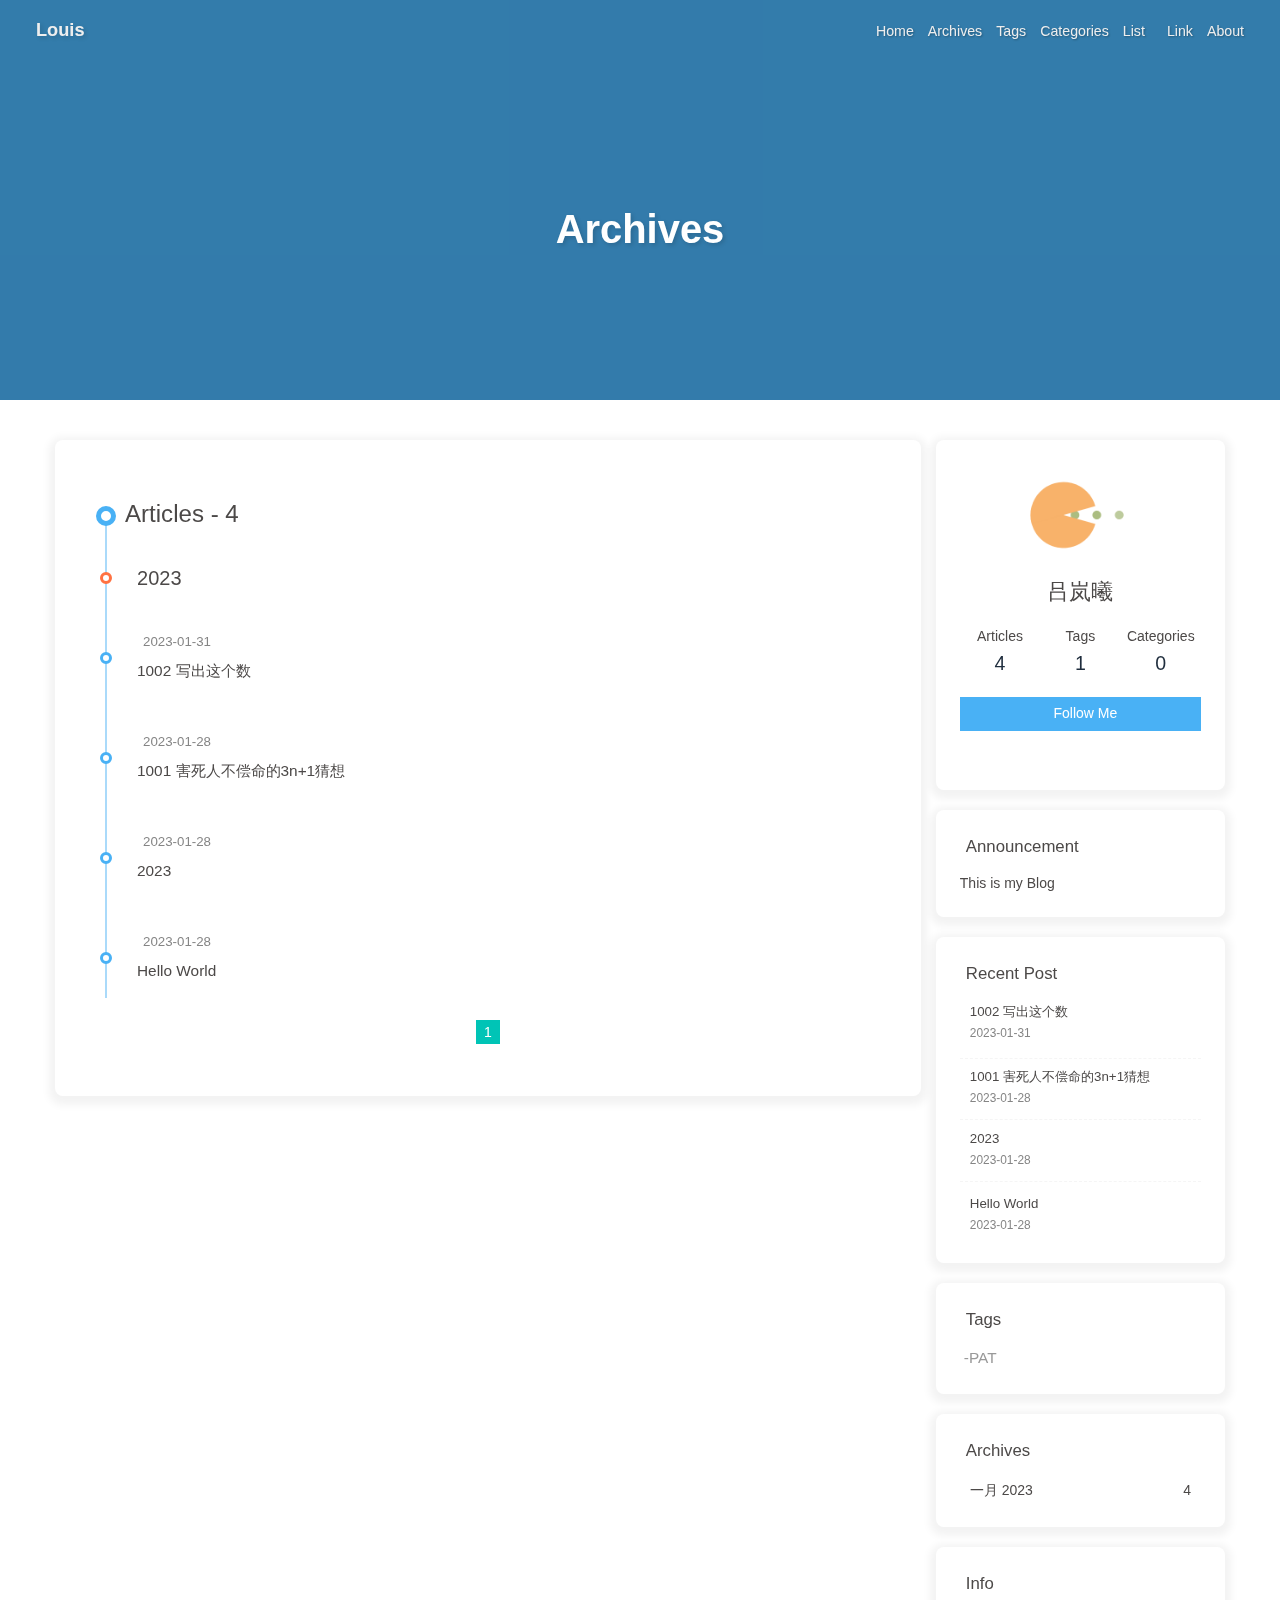
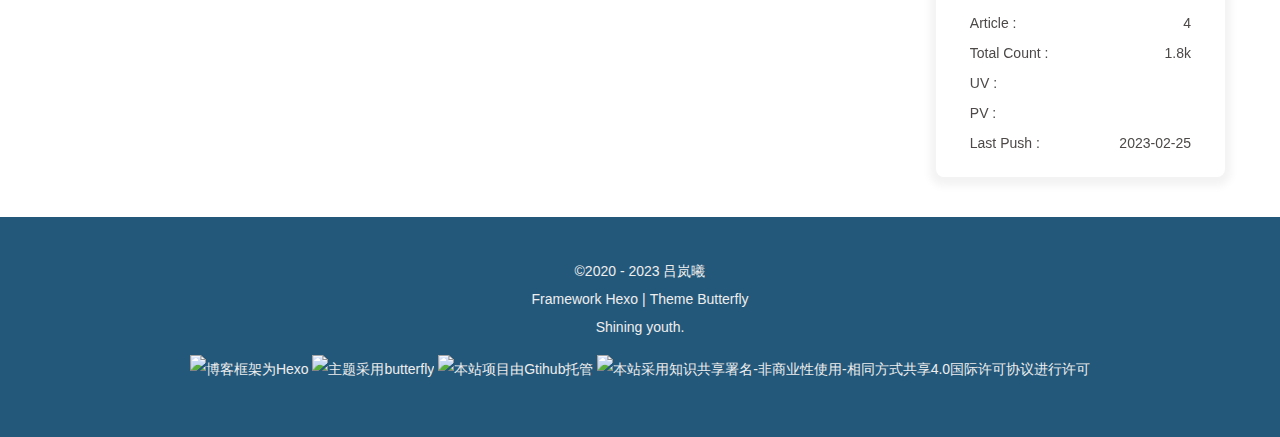
==== commit fe16f180: "Site updated: 2023-02-25 23:33:47" ====
--- a/archives/index.html
+++ b/archives/index.html
@@ -52,7 +52,7 @@
   isHome: false,
   isHighlightShrink: true,
   isToc: false,
-  postUpdate: '2023-02-25 18:01:07'
+  postUpdate: '2023-02-25 23:33:42'
 }</script><noscript><style type="text/css">
   #nav {
     opacity: 1
@@ -150,4 +150,4 @@
       }
     }
     detectApple()
-    })(window)</script><meta name="generator" content="Hexo 6.3.0"></head><body><div id="web_bg"></div><div id="sidebar"><div id="menu-mask"></div><div id="sidebar-menus"><div class="avatar-img is-center"><img src="https://s2.loli.net/2023/01/27/WEfRCAjyl8cB1kK.jpg" onerror="onerror=null;src='/img/friend_404.gif'" alt="avatar"/></div><div class="sidebar-site-data site-data is-center"><a href="/archives/"><div class="headline">Articles</div><div class="length-num">4</div></a><a href="/tags/"><div class="headline">Tags</div><div class="length-num">1</div></a><a href="/categories/"><div class="headline">Categories</div><div class="length-num">0</div></a></div><hr/><div class="menus_items"><div class="menus_item"><a class="site-page" href="/"><i class="fa-fw fas fa-home"></i><span> Home</span></a></div><div class="menus_item"><a class="site-page" href="/archives/"><i class="fa-fw fas fa-archive"></i><span> Archives</span></a></div><div class="menus_item"><a class="site-page" href="/tags/"><i class="fa-fw fas fa-tags"></i><span> Tags</span></a></div><div class="menus_item"><a class="site-page" href="/categories/"><i class="fa-fw fas fa-folder-open"></i><span> Categories</span></a></div><div class="menus_item"><a class="site-page group" href="javascript:void(0);"><i class="fa-fw fas fa-list"></i><span> List</span><i class="fas fa-chevron-down"></i></a><ul class="menus_item_child"><li><a class="site-page child" href="/music/"><i class="fa-fw fas fa-music"></i><span> Music</span></a></li><li><a class="site-page child" href="/movies/"><i class="fa-fw fas fa-video"></i><span> Movie</span></a></li></ul></div><div class="menus_item"><a class="site-page" href="/link/"><i class="fa-fw fas fa-link"></i><span> Link</span></a></div><div class="menus_item"><a class="site-page" href="/about/"><i class="fa-fw fas fa-heart"></i><span> About</span></a></div></div></div></div><div class="page" id="body-wrap"><header class="not-home-page" id="page-header"><nav id="nav"><span id="blog-info"><a href="/" title="Louis"><span class="site-name">Louis</span></a></span><div id="menus"><div class="menus_items"><div class="menus_item"><a class="site-page" href="/"><i class="fa-fw fas fa-home"></i><span> Home</span></a></div><div class="menus_item"><a class="site-page" href="/archives/"><i class="fa-fw fas fa-archive"></i><span> Archives</span></a></div><div class="menus_item"><a class="site-page" href="/tags/"><i class="fa-fw fas fa-tags"></i><span> Tags</span></a></div><div class="menus_item"><a class="site-page" href="/categories/"><i class="fa-fw fas fa-folder-open"></i><span> Categories</span></a></div><div class="menus_item"><a class="site-page group" href="javascript:void(0);"><i class="fa-fw fas fa-list"></i><span> List</span><i class="fas fa-chevron-down"></i></a><ul class="menus_item_child"><li><a class="site-page child" href="/music/"><i class="fa-fw fas fa-music"></i><span> Music</span></a></li><li><a class="site-page child" href="/movies/"><i class="fa-fw fas fa-video"></i><span> Movie</span></a></li></ul></div><div class="menus_item"><a class="site-page" href="/link/"><i class="fa-fw fas fa-link"></i><span> Link</span></a></div><div class="menus_item"><a class="site-page" href="/about/"><i class="fa-fw fas fa-heart"></i><span> About</span></a></div></div><div id="toggle-menu"><a class="site-page" href="javascript:void(0);"><i class="fas fa-bars fa-fw"></i></a></div></div></nav><div id="page-site-info"><h1 id="site-title">Archives</h1></div></header><main class="layout" id="content-inner"><div id="archive"><div class="article-sort-title">Articles - 4</div><div class="article-sort"><div class="article-sort-item year">2023</div><div class="article-sort-item no-article-cover"><div class="article-sort-item-info"><div class="article-sort-item-time"><i class="far fa-calendar-alt"></i><time class="post-meta-date-created" datetime="2023-01-31T09:18:47.000Z" title="Created 2023-01-31 17:18:47">2023-01-31</time></div><a class="article-sort-item-title" href="/2023/01/31/1002/" title="1002 写出这个数">1002 写出这个数</a></div></div><div class="article-sort-item no-article-cover"><div class="article-sort-item-info"><div class="article-sort-item-time"><i class="far fa-calendar-alt"></i><time class="post-meta-date-created" datetime="2023-01-28T09:37:06.000Z" title="Created 2023-01-28 17:37:06">2023-01-28</time></div><a class="article-sort-item-title" href="/2023/01/28/1001/" title="1001 害死人不偿命的3n+1猜想">1001 害死人不偿命的3n+1猜想</a></div></div><div class="article-sort-item no-article-cover"><div class="article-sort-item-info"><div class="article-sort-item-time"><i class="far fa-calendar-alt"></i><time class="post-meta-date-created" datetime="2023-01-28T07:21:22.000Z" title="Created 2023-01-28 15:21:22">2023-01-28</time></div><a class="article-sort-item-title" href="/2023/01/28/2023/" title="2023">2023</a></div></div><div class="article-sort-item no-article-cover"><div class="article-sort-item-info"><div class="article-sort-item-time"><i class="far fa-calendar-alt"></i><time class="post-meta-date-created" datetime="2023-01-28T03:33:34.635Z" title="Created 2023-01-28 11:33:34">2023-01-28</time></div><a class="article-sort-item-title" href="/2023/01/28/hello-world/" title="Hello World">Hello World</a></div></div></div><nav id="pagination"><div class="pagination"><span class="page-number current">1</span></div></nav></div><div class="aside-content" id="aside-content"><div class="card-widget card-info"><div class="is-center"><div class="avatar-img"><img src="https://s2.loli.net/2023/01/27/WEfRCAjyl8cB1kK.jpg" onerror="this.onerror=null;this.src='/img/friend_404.gif'" alt="avatar"/></div><div class="author-info__name">吕岚曦</div><div class="author-info__description"></div></div><div class="card-info-data site-data is-center"><a href="/archives/"><div class="headline">Articles</div><div class="length-num">4</div></a><a href="/tags/"><div class="headline">Tags</div><div class="length-num">1</div></a><a href="/categories/"><div class="headline">Categories</div><div class="length-num">0</div></a></div><a id="card-info-btn" target="_blank" rel="noopener" href="https://github.com/dovellx"><i class="fab fa-github"></i><span>Follow Me</span></a><div class="card-info-social-icons is-center"><a class="social-icon" href="https://github.com/dovellx" target="_blank" title="Github"><i class="fab fa-github"></i></a><a class="social-icon" href="mailto:573767987@qq.com" target="_blank" title="Email"><i class="fas fa-envelope"></i></a></div></div><div class="card-widget card-announcement"><div class="item-headline"><i class="fas fa-bullhorn fa-shake"></i><span>Announcement</span></div><div class="announcement_content">This is my Blog</div></div><div class="sticky_layout"><div class="card-widget card-recent-post"><div class="item-headline"><i class="fas fa-history"></i><span>Recent Post</span></div><div class="aside-list"><div class="aside-list-item no-cover"><div class="content"><a class="title" href="/2023/01/31/1002/" title="1002 写出这个数">1002 写出这个数</a><time datetime="2023-01-31T09:18:47.000Z" title="Created 2023-01-31 17:18:47">2023-01-31</time></div></div><div class="aside-list-item no-cover"><div class="content"><a class="title" href="/2023/01/28/1001/" title="1001 害死人不偿命的3n+1猜想">1001 害死人不偿命的3n+1猜想</a><time datetime="2023-01-28T09:37:06.000Z" title="Created 2023-01-28 17:37:06">2023-01-28</time></div></div><div class="aside-list-item no-cover"><div class="content"><a class="title" href="/2023/01/28/2023/" title="2023">2023</a><time datetime="2023-01-28T07:21:22.000Z" title="Created 2023-01-28 15:21:22">2023-01-28</time></div></div><div class="aside-list-item no-cover"><div class="content"><a class="title" href="/2023/01/28/hello-world/" title="Hello World">Hello World</a><time datetime="2023-01-28T03:33:34.635Z" title="Created 2023-01-28 11:33:34">2023-01-28</time></div></div></div></div><div class="card-widget card-tags"><div class="item-headline"><i class="fas fa-tags"></i><span>Tags</span></div><div class="card-tag-cloud"><a href="/tags/PAT/" style="font-size: 1.1em; color: #999">-PAT</a></div></div><div class="card-widget card-archives"><div class="item-headline"><i class="fas fa-archive"></i><span>Archives</span></div><ul class="card-archive-list"><li class="card-archive-list-item"><a class="card-archive-list-link" href="/archives/2023/01/"><span class="card-archive-list-date">一月 2023</span><span class="card-archive-list-count">4</span></a></li></ul></div><div class="card-widget card-webinfo"><div class="item-headline"><i class="fas fa-chart-line"></i><span>Info</span></div><div class="webinfo"><div class="webinfo-item"><div class="item-name">Article :</div><div class="item-count">4</div></div><div class="webinfo-item"><div class="item-name">Total Count :</div><div class="item-count">1.8k</div></div><div class="webinfo-item"><div class="item-name">UV :</div><div class="item-count" id="busuanzi_value_site_uv"><i class="fa-solid fa-spinner fa-spin"></i></div></div><div class="webinfo-item"><div class="item-name">PV :</div><div class="item-count" id="busuanzi_value_site_pv"><i class="fa-solid fa-spinner fa-spin"></i></div></div><div class="webinfo-item"><div class="item-name">Last Push :</div><div class="item-count" id="last-push-date" data-lastPushDate="2023-02-25T10:01:07.077Z"><i class="fa-solid fa-spinner fa-spin"></i></div></div></div></div></div></div></main><footer id="footer"><div id="footer-wrap"><div class="copyright">&copy;2020 - 2023  <i id="heartbeat" class="fa fas fa-heartbeat"></i> 吕岚曦</div><div class="framework-info"><span>Framework </span><a target="_blank" rel="noopener" href="https://hexo.io">Hexo</a><span class="footer-separator">|</span><span>Theme </span><a target="_blank" rel="noopener" href="https://github.com/jerryc127/hexo-theme-butterfly">Butterfly</a></div><div class="footer_custom_text">Keep humble,be swag.<p><a target="_blank" href="https://hexo.io/"><img src="https://img.shields.io/badge/Frame-Hexo-blue?style=flat&logo=hexo" title="博客框架为Hexo"></a>&nbsp;<a target="_blank" href="https://butterfly.js.org/"><img src="https://img.shields.io/badge/Theme-Butterfly-6513df?style=flat&logo=bitdefender" title="主题采用butterfly"></a>&nbsp;<a target="_blank" href="https://github.com/"><img src="https://img.shields.io/badge/Source-Github-d021d6?style=flat&logo=GitHub" title="本站项目由Gtihub托管"></a>&nbsp;<a target="_blank" href="http://creativecommons.org/licenses/by-nc-sa/4.0/"><img src="https://img.shields.io/badge/Copyright-BY--NC--SA%204.0-d42328?style=flat&logo=Claris" title="本站采用知识共享署名-非商业性使用-相同方式共享4.0国际许可协议进行许可"></a></p></div></div><link rel="stylesheet" href="https://fastly.jsdelivr.net/gh/HCLonely/images@master/others/heartbeat.min.css"></footer></div><div id="rightside"><div id="rightside-config-hide"><button id="darkmode" type="button" title="Toggle Between Light And Dark Mode"><i class="fas fa-adjust"></i></button><button id="hide-aside-btn" type="button" title="Toggle between single-column and double-column"><i class="fas fa-arrows-alt-h"></i></button></div><div id="rightside-config-show"><button id="rightside_config" type="button" title="Setting"><i class="fas fa-cog fa-spin"></i></button><button id="go-up" type="button" title="Back To Top"><span class="scroll-percent"></span><i class="fas fa-arrow-up"></i></button></div></div><div><script src="/js/utils.js"></script><script src="/js/main.js"></script><script src="https://cdn.jsdelivr.net/npm/@fancyapps/ui/dist/fancybox.umd.min.js"></script><div class="js-pjax"></div><script id="click-heart" src="https://cdn.jsdelivr.net/npm/butterfly-extsrc/dist/click-heart.min.js" async="async" mobile="false"></script><script async data-pjax src="//busuanzi.ibruce.info/busuanzi/2.3/busuanzi.pure.mini.js"></script></div></body></html>+    })(window)</script><meta name="generator" content="Hexo 6.3.0"></head><body><div id="web_bg"></div><div id="sidebar"><div id="menu-mask"></div><div id="sidebar-menus"><div class="avatar-img is-center"><img src="https://s2.loli.net/2023/01/27/WEfRCAjyl8cB1kK.jpg" onerror="onerror=null;src='/img/friend_404.gif'" alt="avatar"/></div><div class="sidebar-site-data site-data is-center"><a href="/archives/"><div class="headline">Articles</div><div class="length-num">4</div></a><a href="/tags/"><div class="headline">Tags</div><div class="length-num">1</div></a><a href="/categories/"><div class="headline">Categories</div><div class="length-num">0</div></a></div><hr/><div class="menus_items"><div class="menus_item"><a class="site-page" href="/"><i class="fa-fw fas fa-home"></i><span> Home</span></a></div><div class="menus_item"><a class="site-page" href="/archives/"><i class="fa-fw fas fa-archive"></i><span> Archives</span></a></div><div class="menus_item"><a class="site-page" href="/tags/"><i class="fa-fw fas fa-tags"></i><span> Tags</span></a></div><div class="menus_item"><a class="site-page" href="/categories/"><i class="fa-fw fas fa-folder-open"></i><span> Categories</span></a></div><div class="menus_item"><a class="site-page group" href="javascript:void(0);"><i class="fa-fw fas fa-list"></i><span> List</span><i class="fas fa-chevron-down"></i></a><ul class="menus_item_child"><li><a class="site-page child" href="/music/"><i class="fa-fw fas fa-music"></i><span> Music</span></a></li><li><a class="site-page child" href="/movies/"><i class="fa-fw fas fa-video"></i><span> Movie</span></a></li></ul></div><div class="menus_item"><a class="site-page" href="/link/"><i class="fa-fw fas fa-link"></i><span> Link</span></a></div><div class="menus_item"><a class="site-page" href="/about/"><i class="fa-fw fas fa-heart"></i><span> About</span></a></div></div></div></div><div class="page" id="body-wrap"><header class="not-home-page" id="page-header"><nav id="nav"><span id="blog-info"><a href="/" title="Louis"><span class="site-name">Louis</span></a></span><div id="menus"><div class="menus_items"><div class="menus_item"><a class="site-page" href="/"><i class="fa-fw fas fa-home"></i><span> Home</span></a></div><div class="menus_item"><a class="site-page" href="/archives/"><i class="fa-fw fas fa-archive"></i><span> Archives</span></a></div><div class="menus_item"><a class="site-page" href="/tags/"><i class="fa-fw fas fa-tags"></i><span> Tags</span></a></div><div class="menus_item"><a class="site-page" href="/categories/"><i class="fa-fw fas fa-folder-open"></i><span> Categories</span></a></div><div class="menus_item"><a class="site-page group" href="javascript:void(0);"><i class="fa-fw fas fa-list"></i><span> List</span><i class="fas fa-chevron-down"></i></a><ul class="menus_item_child"><li><a class="site-page child" href="/music/"><i class="fa-fw fas fa-music"></i><span> Music</span></a></li><li><a class="site-page child" href="/movies/"><i class="fa-fw fas fa-video"></i><span> Movie</span></a></li></ul></div><div class="menus_item"><a class="site-page" href="/link/"><i class="fa-fw fas fa-link"></i><span> Link</span></a></div><div class="menus_item"><a class="site-page" href="/about/"><i class="fa-fw fas fa-heart"></i><span> About</span></a></div></div><div id="toggle-menu"><a class="site-page" href="javascript:void(0);"><i class="fas fa-bars fa-fw"></i></a></div></div></nav><div id="page-site-info"><h1 id="site-title">Archives</h1></div></header><main class="layout" id="content-inner"><div id="archive"><div class="article-sort-title">Articles - 4</div><div class="article-sort"><div class="article-sort-item year">2023</div><div class="article-sort-item no-article-cover"><div class="article-sort-item-info"><div class="article-sort-item-time"><i class="far fa-calendar-alt"></i><time class="post-meta-date-created" datetime="2023-01-31T09:18:47.000Z" title="Created 2023-01-31 17:18:47">2023-01-31</time></div><a class="article-sort-item-title" href="/2023/01/31/1002/" title="1002 写出这个数">1002 写出这个数</a></div></div><div class="article-sort-item no-article-cover"><div class="article-sort-item-info"><div class="article-sort-item-time"><i class="far fa-calendar-alt"></i><time class="post-meta-date-created" datetime="2023-01-28T09:37:06.000Z" title="Created 2023-01-28 17:37:06">2023-01-28</time></div><a class="article-sort-item-title" href="/2023/01/28/1001/" title="1001 害死人不偿命的3n+1猜想">1001 害死人不偿命的3n+1猜想</a></div></div><div class="article-sort-item no-article-cover"><div class="article-sort-item-info"><div class="article-sort-item-time"><i class="far fa-calendar-alt"></i><time class="post-meta-date-created" datetime="2023-01-28T07:21:22.000Z" title="Created 2023-01-28 15:21:22">2023-01-28</time></div><a class="article-sort-item-title" href="/2023/01/28/2023/" title="2023">2023</a></div></div><div class="article-sort-item no-article-cover"><div class="article-sort-item-info"><div class="article-sort-item-time"><i class="far fa-calendar-alt"></i><time class="post-meta-date-created" datetime="2023-01-28T03:33:34.635Z" title="Created 2023-01-28 11:33:34">2023-01-28</time></div><a class="article-sort-item-title" href="/2023/01/28/hello-world/" title="Hello World">Hello World</a></div></div></div><nav id="pagination"><div class="pagination"><span class="page-number current">1</span></div></nav></div><div class="aside-content" id="aside-content"><div class="card-widget card-info"><div class="is-center"><div class="avatar-img"><img src="https://s2.loli.net/2023/01/27/WEfRCAjyl8cB1kK.jpg" onerror="this.onerror=null;this.src='/img/friend_404.gif'" alt="avatar"/></div><div class="author-info__name">吕岚曦</div><div class="author-info__description"></div></div><div class="card-info-data site-data is-center"><a href="/archives/"><div class="headline">Articles</div><div class="length-num">4</div></a><a href="/tags/"><div class="headline">Tags</div><div class="length-num">1</div></a><a href="/categories/"><div class="headline">Categories</div><div class="length-num">0</div></a></div><a id="card-info-btn" target="_blank" rel="noopener" href="https://github.com/dovellx"><i class="fab fa-github"></i><span>Follow Me</span></a><div class="card-info-social-icons is-center"><a class="social-icon" href="https://github.com/dovellx" target="_blank" title="Github"><i class="fab fa-github"></i></a><a class="social-icon" href="mailto:573767987@qq.com" target="_blank" title="Email"><i class="fas fa-envelope"></i></a></div></div><div class="card-widget card-announcement"><div class="item-headline"><i class="fas fa-bullhorn fa-shake"></i><span>Announcement</span></div><div class="announcement_content">This is my Blog</div></div><div class="sticky_layout"><div class="card-widget card-recent-post"><div class="item-headline"><i class="fas fa-history"></i><span>Recent Post</span></div><div class="aside-list"><div class="aside-list-item no-cover"><div class="content"><a class="title" href="/2023/01/31/1002/" title="1002 写出这个数">1002 写出这个数</a><time datetime="2023-01-31T09:18:47.000Z" title="Created 2023-01-31 17:18:47">2023-01-31</time></div></div><div class="aside-list-item no-cover"><div class="content"><a class="title" href="/2023/01/28/1001/" title="1001 害死人不偿命的3n+1猜想">1001 害死人不偿命的3n+1猜想</a><time datetime="2023-01-28T09:37:06.000Z" title="Created 2023-01-28 17:37:06">2023-01-28</time></div></div><div class="aside-list-item no-cover"><div class="content"><a class="title" href="/2023/01/28/2023/" title="2023">2023</a><time datetime="2023-01-28T07:21:22.000Z" title="Created 2023-01-28 15:21:22">2023-01-28</time></div></div><div class="aside-list-item no-cover"><div class="content"><a class="title" href="/2023/01/28/hello-world/" title="Hello World">Hello World</a><time datetime="2023-01-28T03:33:34.635Z" title="Created 2023-01-28 11:33:34">2023-01-28</time></div></div></div></div><div class="card-widget card-tags"><div class="item-headline"><i class="fas fa-tags"></i><span>Tags</span></div><div class="card-tag-cloud"><a href="/tags/PAT/" style="font-size: 1.1em; color: #999">-PAT</a></div></div><div class="card-widget card-archives"><div class="item-headline"><i class="fas fa-archive"></i><span>Archives</span></div><ul class="card-archive-list"><li class="card-archive-list-item"><a class="card-archive-list-link" href="/archives/2023/01/"><span class="card-archive-list-date">一月 2023</span><span class="card-archive-list-count">4</span></a></li></ul></div><div class="card-widget card-webinfo"><div class="item-headline"><i class="fas fa-chart-line"></i><span>Info</span></div><div class="webinfo"><div class="webinfo-item"><div class="item-name">Article :</div><div class="item-count">4</div></div><div class="webinfo-item"><div class="item-name">Total Count :</div><div class="item-count">1.8k</div></div><div class="webinfo-item"><div class="item-name">UV :</div><div class="item-count" id="busuanzi_value_site_uv"><i class="fa-solid fa-spinner fa-spin"></i></div></div><div class="webinfo-item"><div class="item-name">PV :</div><div class="item-count" id="busuanzi_value_site_pv"><i class="fa-solid fa-spinner fa-spin"></i></div></div><div class="webinfo-item"><div class="item-name">Last Push :</div><div class="item-count" id="last-push-date" data-lastPushDate="2023-02-25T15:33:42.068Z"><i class="fa-solid fa-spinner fa-spin"></i></div></div></div></div></div></div></main><footer id="footer"><div id="footer-wrap"><div class="copyright">&copy;2020 - 2023  <i id="heartbeat" class="fa fas fa-heartbeat"></i> 吕岚曦</div><div class="framework-info"><span>Framework </span><a target="_blank" rel="noopener" href="https://hexo.io">Hexo</a><span class="footer-separator">|</span><span>Theme </span><a target="_blank" rel="noopener" href="https://github.com/jerryc127/hexo-theme-butterfly">Butterfly</a></div><div class="footer_custom_text">Shining youth.<p><a target="_blank" href="https://hexo.io/"><img src="https://img.shields.io/badge/Frame-Hexo-blue?style=flat&logo=hexo" title="博客框架为Hexo"></a>&nbsp;<a target="_blank" href="https://butterfly.js.org/"><img src="https://img.shields.io/badge/Theme-Butterfly-6513df?style=flat&logo=bitdefender" title="主题采用butterfly"></a>&nbsp;<a target="_blank" href="https://github.com/"><img src="https://img.shields.io/badge/Source-Github-d021d6?style=flat&logo=GitHub" title="本站项目由Gtihub托管"></a>&nbsp;<a target="_blank" href="http://creativecommons.org/licenses/by-nc-sa/4.0/"><img src="https://img.shields.io/badge/Copyright-BY--NC--SA%204.0-d42328?style=flat&logo=Claris" title="本站采用知识共享署名-非商业性使用-相同方式共享4.0国际许可协议进行许可"></a></p></div></div><link rel="stylesheet" href="https://fastly.jsdelivr.net/gh/HCLonely/images@master/others/heartbeat.min.css"></footer></div><div id="rightside"><div id="rightside-config-hide"><button id="darkmode" type="button" title="Toggle Between Light And Dark Mode"><i class="fas fa-adjust"></i></button><button id="hide-aside-btn" type="button" title="Toggle between single-column and double-column"><i class="fas fa-arrows-alt-h"></i></button></div><div id="rightside-config-show"><button id="rightside_config" type="button" title="Setting"><i class="fas fa-cog fa-spin"></i></button><button id="go-up" type="button" title="Back To Top"><span class="scroll-percent"></span><i class="fas fa-arrow-up"></i></button></div></div><div><script src="/js/utils.js"></script><script src="/js/main.js"></script><script src="https://cdn.jsdelivr.net/npm/@fancyapps/ui/dist/fancybox.umd.min.js"></script><div class="js-pjax"></div><script id="click-heart" src="https://cdn.jsdelivr.net/npm/butterfly-extsrc/dist/click-heart.min.js" async="async" mobile="false"></script><script async data-pjax src="//busuanzi.ibruce.info/busuanzi/2.3/busuanzi.pure.mini.js"></script></div></body></html>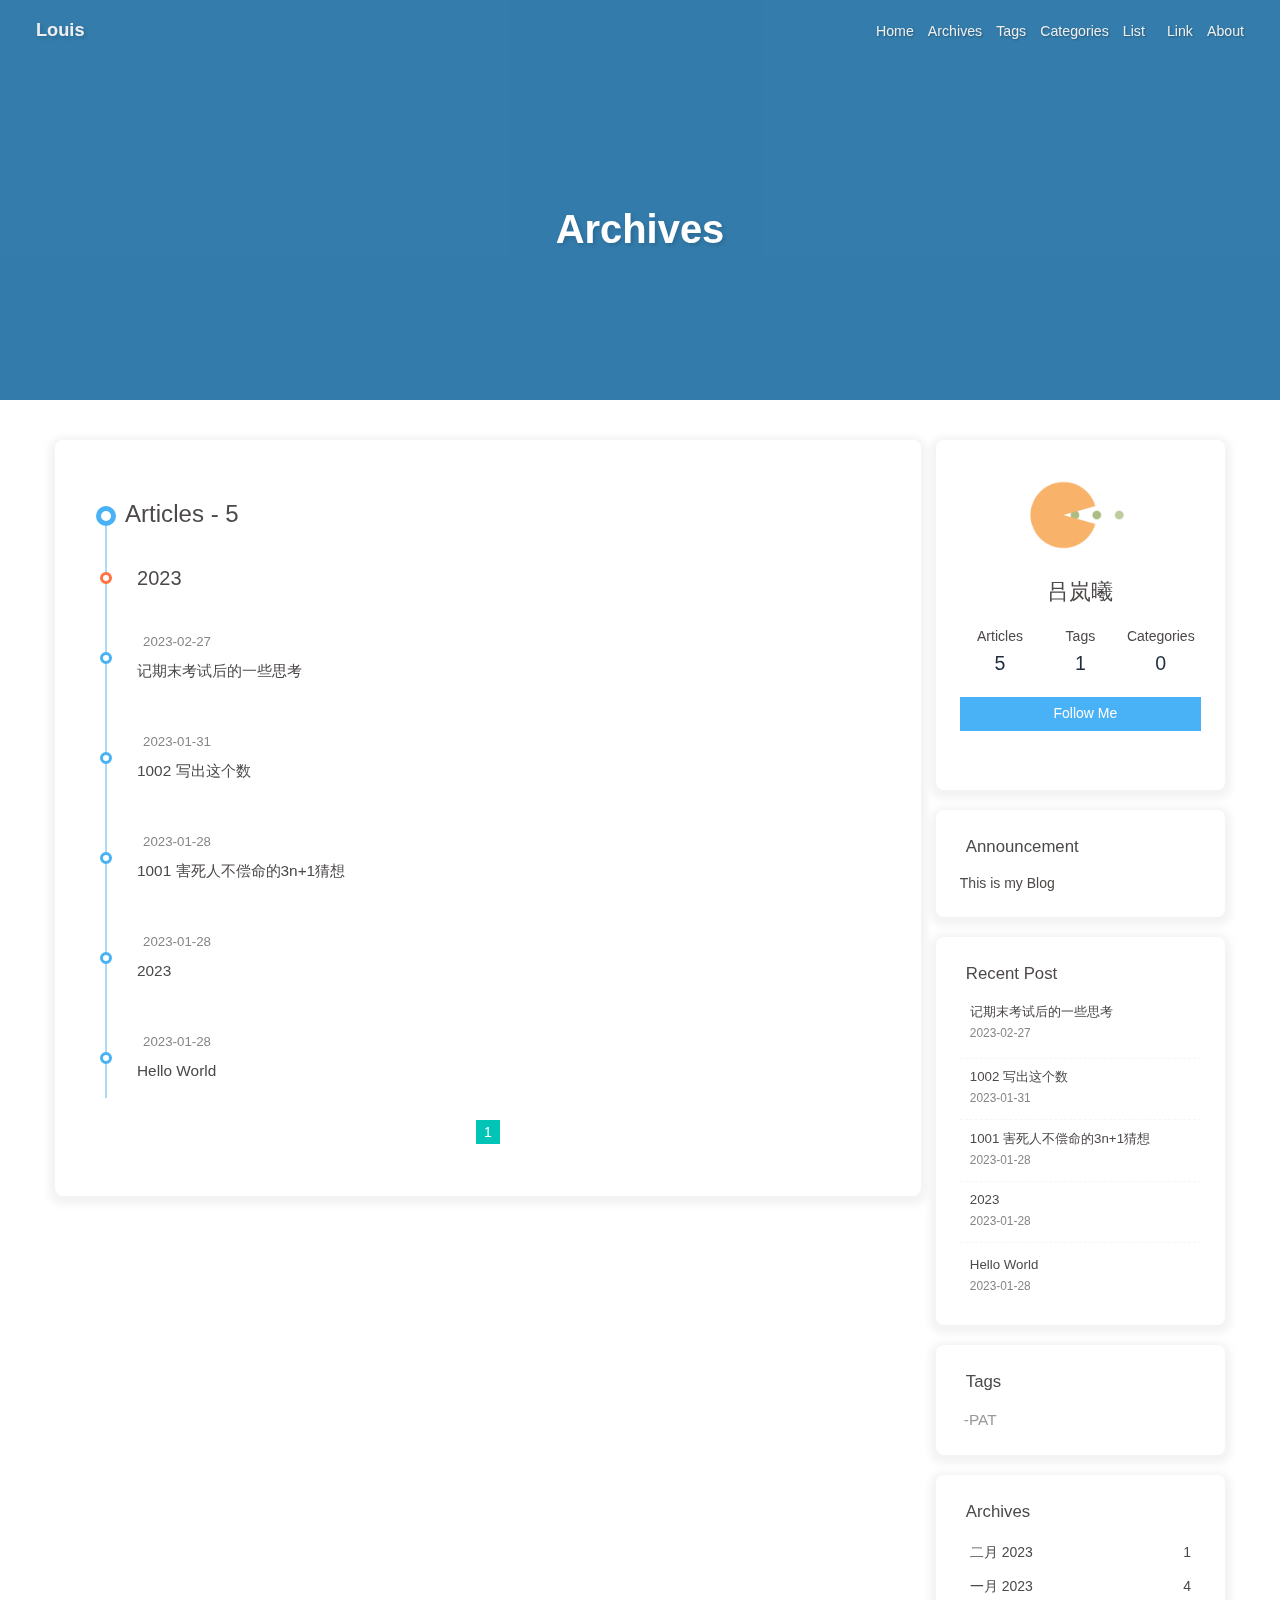
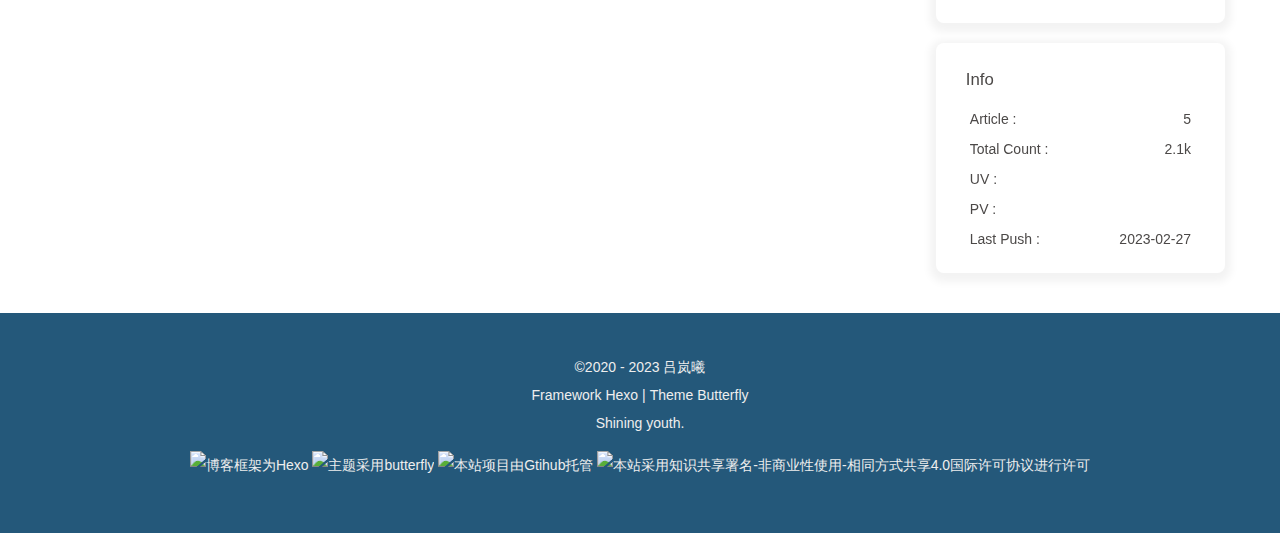
==== commit 7ce360db: "Site updated: 2023-02-27 16:31:26" ====
--- a/archives/index.html
+++ b/archives/index.html
@@ -52,7 +52,7 @@
   isHome: false,
   isHighlightShrink: true,
   isToc: false,
-  postUpdate: '2023-02-25 23:33:42'
+  postUpdate: '2023-02-27 16:31:25'
 }</script><noscript><style type="text/css">
   #nav {
     opacity: 1
@@ -150,4 +150,4 @@
       }
     }
     detectApple()
-    })(window)</script><meta name="generator" content="Hexo 6.3.0"></head><body><div id="web_bg"></div><div id="sidebar"><div id="menu-mask"></div><div id="sidebar-menus"><div class="avatar-img is-center"><img src="https://s2.loli.net/2023/01/27/WEfRCAjyl8cB1kK.jpg" onerror="onerror=null;src='/img/friend_404.gif'" alt="avatar"/></div><div class="sidebar-site-data site-data is-center"><a href="/archives/"><div class="headline">Articles</div><div class="length-num">4</div></a><a href="/tags/"><div class="headline">Tags</div><div class="length-num">1</div></a><a href="/categories/"><div class="headline">Categories</div><div class="length-num">0</div></a></div><hr/><div class="menus_items"><div class="menus_item"><a class="site-page" href="/"><i class="fa-fw fas fa-home"></i><span> Home</span></a></div><div class="menus_item"><a class="site-page" href="/archives/"><i class="fa-fw fas fa-archive"></i><span> Archives</span></a></div><div class="menus_item"><a class="site-page" href="/tags/"><i class="fa-fw fas fa-tags"></i><span> Tags</span></a></div><div class="menus_item"><a class="site-page" href="/categories/"><i class="fa-fw fas fa-folder-open"></i><span> Categories</span></a></div><div class="menus_item"><a class="site-page group" href="javascript:void(0);"><i class="fa-fw fas fa-list"></i><span> List</span><i class="fas fa-chevron-down"></i></a><ul class="menus_item_child"><li><a class="site-page child" href="/music/"><i class="fa-fw fas fa-music"></i><span> Music</span></a></li><li><a class="site-page child" href="/movies/"><i class="fa-fw fas fa-video"></i><span> Movie</span></a></li></ul></div><div class="menus_item"><a class="site-page" href="/link/"><i class="fa-fw fas fa-link"></i><span> Link</span></a></div><div class="menus_item"><a class="site-page" href="/about/"><i class="fa-fw fas fa-heart"></i><span> About</span></a></div></div></div></div><div class="page" id="body-wrap"><header class="not-home-page" id="page-header"><nav id="nav"><span id="blog-info"><a href="/" title="Louis"><span class="site-name">Louis</span></a></span><div id="menus"><div class="menus_items"><div class="menus_item"><a class="site-page" href="/"><i class="fa-fw fas fa-home"></i><span> Home</span></a></div><div class="menus_item"><a class="site-page" href="/archives/"><i class="fa-fw fas fa-archive"></i><span> Archives</span></a></div><div class="menus_item"><a class="site-page" href="/tags/"><i class="fa-fw fas fa-tags"></i><span> Tags</span></a></div><div class="menus_item"><a class="site-page" href="/categories/"><i class="fa-fw fas fa-folder-open"></i><span> Categories</span></a></div><div class="menus_item"><a class="site-page group" href="javascript:void(0);"><i class="fa-fw fas fa-list"></i><span> List</span><i class="fas fa-chevron-down"></i></a><ul class="menus_item_child"><li><a class="site-page child" href="/music/"><i class="fa-fw fas fa-music"></i><span> Music</span></a></li><li><a class="site-page child" href="/movies/"><i class="fa-fw fas fa-video"></i><span> Movie</span></a></li></ul></div><div class="menus_item"><a class="site-page" href="/link/"><i class="fa-fw fas fa-link"></i><span> Link</span></a></div><div class="menus_item"><a class="site-page" href="/about/"><i class="fa-fw fas fa-heart"></i><span> About</span></a></div></div><div id="toggle-menu"><a class="site-page" href="javascript:void(0);"><i class="fas fa-bars fa-fw"></i></a></div></div></nav><div id="page-site-info"><h1 id="site-title">Archives</h1></div></header><main class="layout" id="content-inner"><div id="archive"><div class="article-sort-title">Articles - 4</div><div class="article-sort"><div class="article-sort-item year">2023</div><div class="article-sort-item no-article-cover"><div class="article-sort-item-info"><div class="article-sort-item-time"><i class="far fa-calendar-alt"></i><time class="post-meta-date-created" datetime="2023-01-31T09:18:47.000Z" title="Created 2023-01-31 17:18:47">2023-01-31</time></div><a class="article-sort-item-title" href="/2023/01/31/1002/" title="1002 写出这个数">1002 写出这个数</a></div></div><div class="article-sort-item no-article-cover"><div class="article-sort-item-info"><div class="article-sort-item-time"><i class="far fa-calendar-alt"></i><time class="post-meta-date-created" datetime="2023-01-28T09:37:06.000Z" title="Created 2023-01-28 17:37:06">2023-01-28</time></div><a class="article-sort-item-title" href="/2023/01/28/1001/" title="1001 害死人不偿命的3n+1猜想">1001 害死人不偿命的3n+1猜想</a></div></div><div class="article-sort-item no-article-cover"><div class="article-sort-item-info"><div class="article-sort-item-time"><i class="far fa-calendar-alt"></i><time class="post-meta-date-created" datetime="2023-01-28T07:21:22.000Z" title="Created 2023-01-28 15:21:22">2023-01-28</time></div><a class="article-sort-item-title" href="/2023/01/28/2023/" title="2023">2023</a></div></div><div class="article-sort-item no-article-cover"><div class="article-sort-item-info"><div class="article-sort-item-time"><i class="far fa-calendar-alt"></i><time class="post-meta-date-created" datetime="2023-01-28T03:33:34.635Z" title="Created 2023-01-28 11:33:34">2023-01-28</time></div><a class="article-sort-item-title" href="/2023/01/28/hello-world/" title="Hello World">Hello World</a></div></div></div><nav id="pagination"><div class="pagination"><span class="page-number current">1</span></div></nav></div><div class="aside-content" id="aside-content"><div class="card-widget card-info"><div class="is-center"><div class="avatar-img"><img src="https://s2.loli.net/2023/01/27/WEfRCAjyl8cB1kK.jpg" onerror="this.onerror=null;this.src='/img/friend_404.gif'" alt="avatar"/></div><div class="author-info__name">吕岚曦</div><div class="author-info__description"></div></div><div class="card-info-data site-data is-center"><a href="/archives/"><div class="headline">Articles</div><div class="length-num">4</div></a><a href="/tags/"><div class="headline">Tags</div><div class="length-num">1</div></a><a href="/categories/"><div class="headline">Categories</div><div class="length-num">0</div></a></div><a id="card-info-btn" target="_blank" rel="noopener" href="https://github.com/dovellx"><i class="fab fa-github"></i><span>Follow Me</span></a><div class="card-info-social-icons is-center"><a class="social-icon" href="https://github.com/dovellx" target="_blank" title="Github"><i class="fab fa-github"></i></a><a class="social-icon" href="mailto:573767987@qq.com" target="_blank" title="Email"><i class="fas fa-envelope"></i></a></div></div><div class="card-widget card-announcement"><div class="item-headline"><i class="fas fa-bullhorn fa-shake"></i><span>Announcement</span></div><div class="announcement_content">This is my Blog</div></div><div class="sticky_layout"><div class="card-widget card-recent-post"><div class="item-headline"><i class="fas fa-history"></i><span>Recent Post</span></div><div class="aside-list"><div class="aside-list-item no-cover"><div class="content"><a class="title" href="/2023/01/31/1002/" title="1002 写出这个数">1002 写出这个数</a><time datetime="2023-01-31T09:18:47.000Z" title="Created 2023-01-31 17:18:47">2023-01-31</time></div></div><div class="aside-list-item no-cover"><div class="content"><a class="title" href="/2023/01/28/1001/" title="1001 害死人不偿命的3n+1猜想">1001 害死人不偿命的3n+1猜想</a><time datetime="2023-01-28T09:37:06.000Z" title="Created 2023-01-28 17:37:06">2023-01-28</time></div></div><div class="aside-list-item no-cover"><div class="content"><a class="title" href="/2023/01/28/2023/" title="2023">2023</a><time datetime="2023-01-28T07:21:22.000Z" title="Created 2023-01-28 15:21:22">2023-01-28</time></div></div><div class="aside-list-item no-cover"><div class="content"><a class="title" href="/2023/01/28/hello-world/" title="Hello World">Hello World</a><time datetime="2023-01-28T03:33:34.635Z" title="Created 2023-01-28 11:33:34">2023-01-28</time></div></div></div></div><div class="card-widget card-tags"><div class="item-headline"><i class="fas fa-tags"></i><span>Tags</span></div><div class="card-tag-cloud"><a href="/tags/PAT/" style="font-size: 1.1em; color: #999">-PAT</a></div></div><div class="card-widget card-archives"><div class="item-headline"><i class="fas fa-archive"></i><span>Archives</span></div><ul class="card-archive-list"><li class="card-archive-list-item"><a class="card-archive-list-link" href="/archives/2023/01/"><span class="card-archive-list-date">一月 2023</span><span class="card-archive-list-count">4</span></a></li></ul></div><div class="card-widget card-webinfo"><div class="item-headline"><i class="fas fa-chart-line"></i><span>Info</span></div><div class="webinfo"><div class="webinfo-item"><div class="item-name">Article :</div><div class="item-count">4</div></div><div class="webinfo-item"><div class="item-name">Total Count :</div><div class="item-count">1.8k</div></div><div class="webinfo-item"><div class="item-name">UV :</div><div class="item-count" id="busuanzi_value_site_uv"><i class="fa-solid fa-spinner fa-spin"></i></div></div><div class="webinfo-item"><div class="item-name">PV :</div><div class="item-count" id="busuanzi_value_site_pv"><i class="fa-solid fa-spinner fa-spin"></i></div></div><div class="webinfo-item"><div class="item-name">Last Push :</div><div class="item-count" id="last-push-date" data-lastPushDate="2023-02-25T15:33:42.068Z"><i class="fa-solid fa-spinner fa-spin"></i></div></div></div></div></div></div></main><footer id="footer"><div id="footer-wrap"><div class="copyright">&copy;2020 - 2023  <i id="heartbeat" class="fa fas fa-heartbeat"></i> 吕岚曦</div><div class="framework-info"><span>Framework </span><a target="_blank" rel="noopener" href="https://hexo.io">Hexo</a><span class="footer-separator">|</span><span>Theme </span><a target="_blank" rel="noopener" href="https://github.com/jerryc127/hexo-theme-butterfly">Butterfly</a></div><div class="footer_custom_text">Shining youth.<p><a target="_blank" href="https://hexo.io/"><img src="https://img.shields.io/badge/Frame-Hexo-blue?style=flat&logo=hexo" title="博客框架为Hexo"></a>&nbsp;<a target="_blank" href="https://butterfly.js.org/"><img src="https://img.shields.io/badge/Theme-Butterfly-6513df?style=flat&logo=bitdefender" title="主题采用butterfly"></a>&nbsp;<a target="_blank" href="https://github.com/"><img src="https://img.shields.io/badge/Source-Github-d021d6?style=flat&logo=GitHub" title="本站项目由Gtihub托管"></a>&nbsp;<a target="_blank" href="http://creativecommons.org/licenses/by-nc-sa/4.0/"><img src="https://img.shields.io/badge/Copyright-BY--NC--SA%204.0-d42328?style=flat&logo=Claris" title="本站采用知识共享署名-非商业性使用-相同方式共享4.0国际许可协议进行许可"></a></p></div></div><link rel="stylesheet" href="https://fastly.jsdelivr.net/gh/HCLonely/images@master/others/heartbeat.min.css"></footer></div><div id="rightside"><div id="rightside-config-hide"><button id="darkmode" type="button" title="Toggle Between Light And Dark Mode"><i class="fas fa-adjust"></i></button><button id="hide-aside-btn" type="button" title="Toggle between single-column and double-column"><i class="fas fa-arrows-alt-h"></i></button></div><div id="rightside-config-show"><button id="rightside_config" type="button" title="Setting"><i class="fas fa-cog fa-spin"></i></button><button id="go-up" type="button" title="Back To Top"><span class="scroll-percent"></span><i class="fas fa-arrow-up"></i></button></div></div><div><script src="/js/utils.js"></script><script src="/js/main.js"></script><script src="https://cdn.jsdelivr.net/npm/@fancyapps/ui/dist/fancybox.umd.min.js"></script><div class="js-pjax"></div><script id="click-heart" src="https://cdn.jsdelivr.net/npm/butterfly-extsrc/dist/click-heart.min.js" async="async" mobile="false"></script><script async data-pjax src="//busuanzi.ibruce.info/busuanzi/2.3/busuanzi.pure.mini.js"></script></div></body></html>+    })(window)</script><meta name="generator" content="Hexo 6.3.0"></head><body><div id="web_bg"></div><div id="sidebar"><div id="menu-mask"></div><div id="sidebar-menus"><div class="avatar-img is-center"><img src="https://s2.loli.net/2023/01/27/WEfRCAjyl8cB1kK.jpg" onerror="onerror=null;src='/img/friend_404.gif'" alt="avatar"/></div><div class="sidebar-site-data site-data is-center"><a href="/archives/"><div class="headline">Articles</div><div class="length-num">5</div></a><a href="/tags/"><div class="headline">Tags</div><div class="length-num">1</div></a><a href="/categories/"><div class="headline">Categories</div><div class="length-num">0</div></a></div><hr/><div class="menus_items"><div class="menus_item"><a class="site-page" href="/"><i class="fa-fw fas fa-home"></i><span> Home</span></a></div><div class="menus_item"><a class="site-page" href="/archives/"><i class="fa-fw fas fa-archive"></i><span> Archives</span></a></div><div class="menus_item"><a class="site-page" href="/tags/"><i class="fa-fw fas fa-tags"></i><span> Tags</span></a></div><div class="menus_item"><a class="site-page" href="/categories/"><i class="fa-fw fas fa-folder-open"></i><span> Categories</span></a></div><div class="menus_item"><a class="site-page group" href="javascript:void(0);"><i class="fa-fw fas fa-list"></i><span> List</span><i class="fas fa-chevron-down"></i></a><ul class="menus_item_child"><li><a class="site-page child" href="/music/"><i class="fa-fw fas fa-music"></i><span> Music</span></a></li><li><a class="site-page child" href="/movies/"><i class="fa-fw fas fa-video"></i><span> Movie</span></a></li></ul></div><div class="menus_item"><a class="site-page" href="/link/"><i class="fa-fw fas fa-link"></i><span> Link</span></a></div><div class="menus_item"><a class="site-page" href="/about/"><i class="fa-fw fas fa-heart"></i><span> About</span></a></div></div></div></div><div class="page" id="body-wrap"><header class="not-home-page" id="page-header"><nav id="nav"><span id="blog-info"><a href="/" title="Louis"><span class="site-name">Louis</span></a></span><div id="menus"><div class="menus_items"><div class="menus_item"><a class="site-page" href="/"><i class="fa-fw fas fa-home"></i><span> Home</span></a></div><div class="menus_item"><a class="site-page" href="/archives/"><i class="fa-fw fas fa-archive"></i><span> Archives</span></a></div><div class="menus_item"><a class="site-page" href="/tags/"><i class="fa-fw fas fa-tags"></i><span> Tags</span></a></div><div class="menus_item"><a class="site-page" href="/categories/"><i class="fa-fw fas fa-folder-open"></i><span> Categories</span></a></div><div class="menus_item"><a class="site-page group" href="javascript:void(0);"><i class="fa-fw fas fa-list"></i><span> List</span><i class="fas fa-chevron-down"></i></a><ul class="menus_item_child"><li><a class="site-page child" href="/music/"><i class="fa-fw fas fa-music"></i><span> Music</span></a></li><li><a class="site-page child" href="/movies/"><i class="fa-fw fas fa-video"></i><span> Movie</span></a></li></ul></div><div class="menus_item"><a class="site-page" href="/link/"><i class="fa-fw fas fa-link"></i><span> Link</span></a></div><div class="menus_item"><a class="site-page" href="/about/"><i class="fa-fw fas fa-heart"></i><span> About</span></a></div></div><div id="toggle-menu"><a class="site-page" href="javascript:void(0);"><i class="fas fa-bars fa-fw"></i></a></div></div></nav><div id="page-site-info"><h1 id="site-title">Archives</h1></div></header><main class="layout" id="content-inner"><div id="archive"><div class="article-sort-title">Articles - 5</div><div class="article-sort"><div class="article-sort-item year">2023</div><div class="article-sort-item no-article-cover"><div class="article-sort-item-info"><div class="article-sort-item-time"><i class="far fa-calendar-alt"></i><time class="post-meta-date-created" datetime="2023-02-27T07:47:46.000Z" title="Created 2023-02-27 15:47:46">2023-02-27</time></div><a class="article-sort-item-title" href="/2023/02/27/page/" title="记期末考试后的一些思考">记期末考试后的一些思考</a></div></div><div class="article-sort-item no-article-cover"><div class="article-sort-item-info"><div class="article-sort-item-time"><i class="far fa-calendar-alt"></i><time class="post-meta-date-created" datetime="2023-01-31T09:18:47.000Z" title="Created 2023-01-31 17:18:47">2023-01-31</time></div><a class="article-sort-item-title" href="/2023/01/31/1002/" title="1002 写出这个数">1002 写出这个数</a></div></div><div class="article-sort-item no-article-cover"><div class="article-sort-item-info"><div class="article-sort-item-time"><i class="far fa-calendar-alt"></i><time class="post-meta-date-created" datetime="2023-01-28T09:37:06.000Z" title="Created 2023-01-28 17:37:06">2023-01-28</time></div><a class="article-sort-item-title" href="/2023/01/28/1001/" title="1001 害死人不偿命的3n+1猜想">1001 害死人不偿命的3n+1猜想</a></div></div><div class="article-sort-item no-article-cover"><div class="article-sort-item-info"><div class="article-sort-item-time"><i class="far fa-calendar-alt"></i><time class="post-meta-date-created" datetime="2023-01-28T07:21:22.000Z" title="Created 2023-01-28 15:21:22">2023-01-28</time></div><a class="article-sort-item-title" href="/2023/01/28/2023/" title="2023">2023</a></div></div><div class="article-sort-item no-article-cover"><div class="article-sort-item-info"><div class="article-sort-item-time"><i class="far fa-calendar-alt"></i><time class="post-meta-date-created" datetime="2023-01-28T03:33:34.635Z" title="Created 2023-01-28 11:33:34">2023-01-28</time></div><a class="article-sort-item-title" href="/2023/01/28/hello-world/" title="Hello World">Hello World</a></div></div></div><nav id="pagination"><div class="pagination"><span class="page-number current">1</span></div></nav></div><div class="aside-content" id="aside-content"><div class="card-widget card-info"><div class="is-center"><div class="avatar-img"><img src="https://s2.loli.net/2023/01/27/WEfRCAjyl8cB1kK.jpg" onerror="this.onerror=null;this.src='/img/friend_404.gif'" alt="avatar"/></div><div class="author-info__name">吕岚曦</div><div class="author-info__description"></div></div><div class="card-info-data site-data is-center"><a href="/archives/"><div class="headline">Articles</div><div class="length-num">5</div></a><a href="/tags/"><div class="headline">Tags</div><div class="length-num">1</div></a><a href="/categories/"><div class="headline">Categories</div><div class="length-num">0</div></a></div><a id="card-info-btn" target="_blank" rel="noopener" href="https://github.com/dovellx"><i class="fab fa-github"></i><span>Follow Me</span></a><div class="card-info-social-icons is-center"><a class="social-icon" href="https://github.com/dovellx" target="_blank" title="Github"><i class="fab fa-github"></i></a><a class="social-icon" href="mailto:573767987@qq.com" target="_blank" title="Email"><i class="fas fa-envelope"></i></a></div></div><div class="card-widget card-announcement"><div class="item-headline"><i class="fas fa-bullhorn fa-shake"></i><span>Announcement</span></div><div class="announcement_content">This is my Blog</div></div><div class="sticky_layout"><div class="card-widget card-recent-post"><div class="item-headline"><i class="fas fa-history"></i><span>Recent Post</span></div><div class="aside-list"><div class="aside-list-item no-cover"><div class="content"><a class="title" href="/2023/02/27/page/" title="记期末考试后的一些思考">记期末考试后的一些思考</a><time datetime="2023-02-27T07:47:46.000Z" title="Created 2023-02-27 15:47:46">2023-02-27</time></div></div><div class="aside-list-item no-cover"><div class="content"><a class="title" href="/2023/01/31/1002/" title="1002 写出这个数">1002 写出这个数</a><time datetime="2023-01-31T09:18:47.000Z" title="Created 2023-01-31 17:18:47">2023-01-31</time></div></div><div class="aside-list-item no-cover"><div class="content"><a class="title" href="/2023/01/28/1001/" title="1001 害死人不偿命的3n+1猜想">1001 害死人不偿命的3n+1猜想</a><time datetime="2023-01-28T09:37:06.000Z" title="Created 2023-01-28 17:37:06">2023-01-28</time></div></div><div class="aside-list-item no-cover"><div class="content"><a class="title" href="/2023/01/28/2023/" title="2023">2023</a><time datetime="2023-01-28T07:21:22.000Z" title="Created 2023-01-28 15:21:22">2023-01-28</time></div></div><div class="aside-list-item no-cover"><div class="content"><a class="title" href="/2023/01/28/hello-world/" title="Hello World">Hello World</a><time datetime="2023-01-28T03:33:34.635Z" title="Created 2023-01-28 11:33:34">2023-01-28</time></div></div></div></div><div class="card-widget card-tags"><div class="item-headline"><i class="fas fa-tags"></i><span>Tags</span></div><div class="card-tag-cloud"><a href="/tags/PAT/" style="font-size: 1.1em; color: #999">-PAT</a></div></div><div class="card-widget card-archives"><div class="item-headline"><i class="fas fa-archive"></i><span>Archives</span></div><ul class="card-archive-list"><li class="card-archive-list-item"><a class="card-archive-list-link" href="/archives/2023/02/"><span class="card-archive-list-date">二月 2023</span><span class="card-archive-list-count">1</span></a></li><li class="card-archive-list-item"><a class="card-archive-list-link" href="/archives/2023/01/"><span class="card-archive-list-date">一月 2023</span><span class="card-archive-list-count">4</span></a></li></ul></div><div class="card-widget card-webinfo"><div class="item-headline"><i class="fas fa-chart-line"></i><span>Info</span></div><div class="webinfo"><div class="webinfo-item"><div class="item-name">Article :</div><div class="item-count">5</div></div><div class="webinfo-item"><div class="item-name">Total Count :</div><div class="item-count">2.1k</div></div><div class="webinfo-item"><div class="item-name">UV :</div><div class="item-count" id="busuanzi_value_site_uv"><i class="fa-solid fa-spinner fa-spin"></i></div></div><div class="webinfo-item"><div class="item-name">PV :</div><div class="item-count" id="busuanzi_value_site_pv"><i class="fa-solid fa-spinner fa-spin"></i></div></div><div class="webinfo-item"><div class="item-name">Last Push :</div><div class="item-count" id="last-push-date" data-lastPushDate="2023-02-27T08:31:25.133Z"><i class="fa-solid fa-spinner fa-spin"></i></div></div></div></div></div></div></main><footer id="footer"><div id="footer-wrap"><div class="copyright">&copy;2020 - 2023  <i id="heartbeat" class="fa fas fa-heartbeat"></i> 吕岚曦</div><div class="framework-info"><span>Framework </span><a target="_blank" rel="noopener" href="https://hexo.io">Hexo</a><span class="footer-separator">|</span><span>Theme </span><a target="_blank" rel="noopener" href="https://github.com/jerryc127/hexo-theme-butterfly">Butterfly</a></div><div class="footer_custom_text">Shining youth.<p><a target="_blank" href="https://hexo.io/"><img src="https://img.shields.io/badge/Frame-Hexo-blue?style=flat&logo=hexo" title="博客框架为Hexo"></a>&nbsp;<a target="_blank" href="https://butterfly.js.org/"><img src="https://img.shields.io/badge/Theme-Butterfly-6513df?style=flat&logo=bitdefender" title="主题采用butterfly"></a>&nbsp;<a target="_blank" href="https://github.com/"><img src="https://img.shields.io/badge/Source-Github-d021d6?style=flat&logo=GitHub" title="本站项目由Gtihub托管"></a>&nbsp;<a target="_blank" href="http://creativecommons.org/licenses/by-nc-sa/4.0/"><img src="https://img.shields.io/badge/Copyright-BY--NC--SA%204.0-d42328?style=flat&logo=Claris" title="本站采用知识共享署名-非商业性使用-相同方式共享4.0国际许可协议进行许可"></a></p></div></div><link rel="stylesheet" href="https://fastly.jsdelivr.net/gh/HCLonely/images@master/others/heartbeat.min.css"></footer></div><div id="rightside"><div id="rightside-config-hide"><button id="darkmode" type="button" title="Toggle Between Light And Dark Mode"><i class="fas fa-adjust"></i></button><button id="hide-aside-btn" type="button" title="Toggle between single-column and double-column"><i class="fas fa-arrows-alt-h"></i></button></div><div id="rightside-config-show"><button id="rightside_config" type="button" title="Setting"><i class="fas fa-cog fa-spin"></i></button><button id="go-up" type="button" title="Back To Top"><span class="scroll-percent"></span><i class="fas fa-arrow-up"></i></button></div></div><div><script src="/js/utils.js"></script><script src="/js/main.js"></script><script src="https://cdn.jsdelivr.net/npm/@fancyapps/ui/dist/fancybox.umd.min.js"></script><div class="js-pjax"></div><script id="click-heart" src="https://cdn.jsdelivr.net/npm/butterfly-extsrc/dist/click-heart.min.js" async="async" mobile="false"></script><script async data-pjax src="//busuanzi.ibruce.info/busuanzi/2.3/busuanzi.pure.mini.js"></script></div></body></html>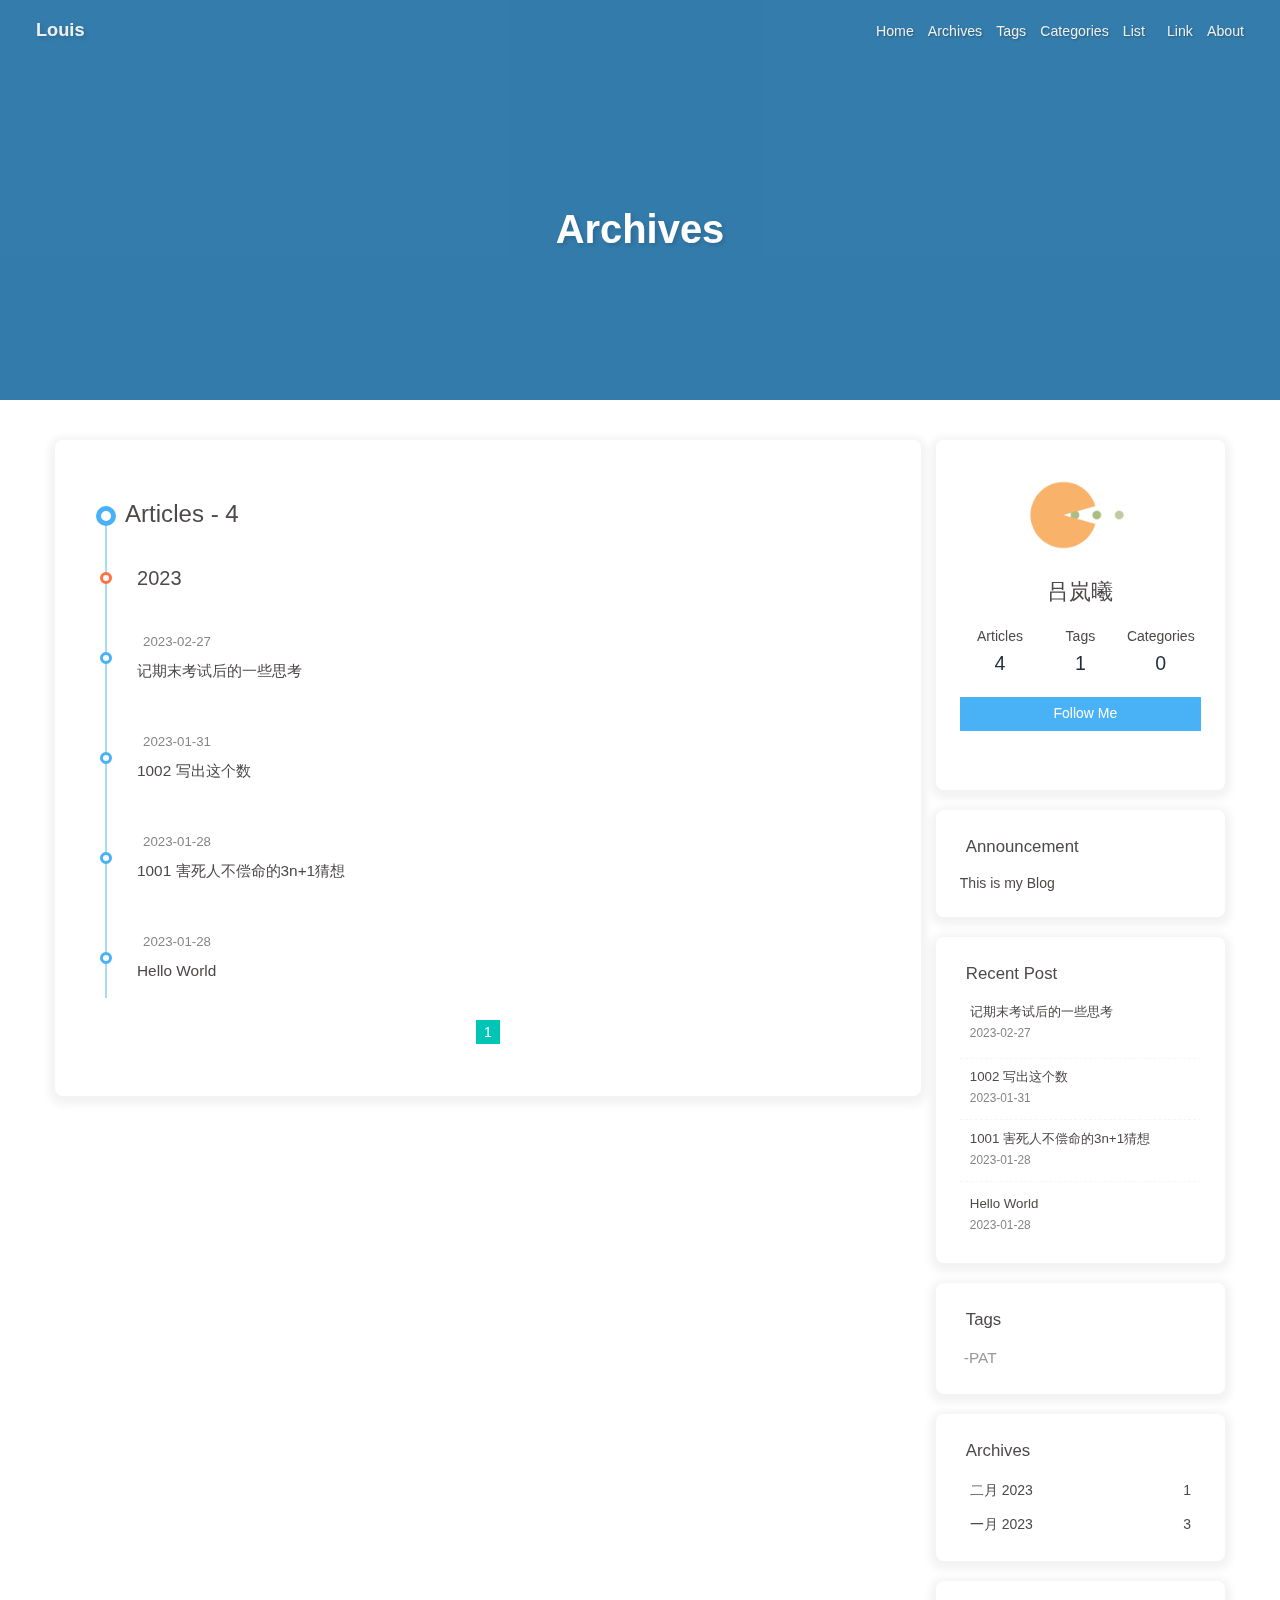
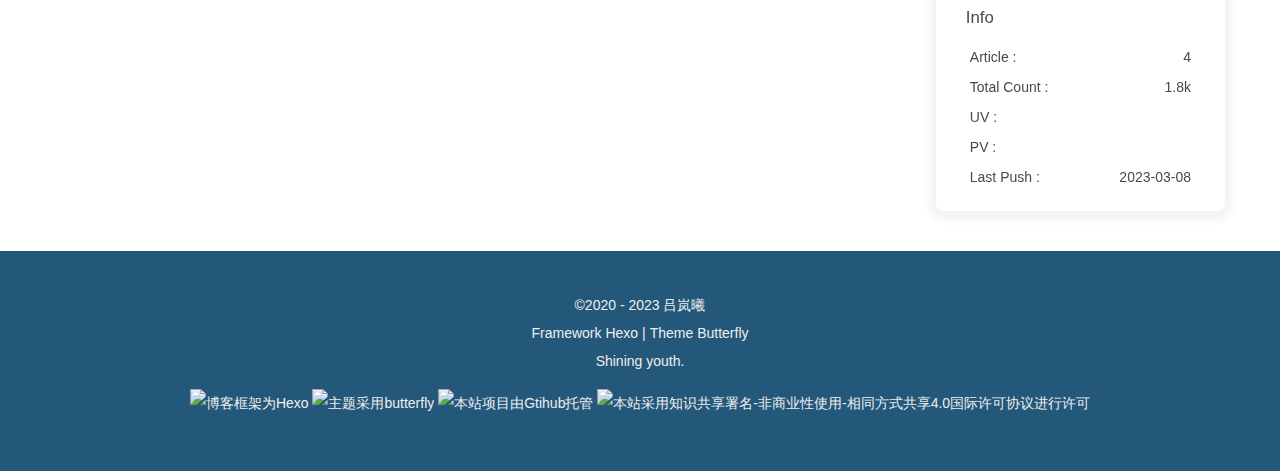
==== commit 063bd027: "Site updated: 2023-03-08 21:08:58" ====
--- a/archives/index.html
+++ b/archives/index.html
@@ -52,7 +52,7 @@
   isHome: false,
   isHighlightShrink: true,
   isToc: false,
-  postUpdate: '2023-02-27 16:31:25'
+  postUpdate: '2023-03-08 21:08:57'
 }</script><noscript><style type="text/css">
   #nav {
     opacity: 1
@@ -150,4 +150,4 @@
       }
     }
     detectApple()
-    })(window)</script><meta name="generator" content="Hexo 6.3.0"></head><body><div id="web_bg"></div><div id="sidebar"><div id="menu-mask"></div><div id="sidebar-menus"><div class="avatar-img is-center"><img src="https://s2.loli.net/2023/01/27/WEfRCAjyl8cB1kK.jpg" onerror="onerror=null;src='/img/friend_404.gif'" alt="avatar"/></div><div class="sidebar-site-data site-data is-center"><a href="/archives/"><div class="headline">Articles</div><div class="length-num">5</div></a><a href="/tags/"><div class="headline">Tags</div><div class="length-num">1</div></a><a href="/categories/"><div class="headline">Categories</div><div class="length-num">0</div></a></div><hr/><div class="menus_items"><div class="menus_item"><a class="site-page" href="/"><i class="fa-fw fas fa-home"></i><span> Home</span></a></div><div class="menus_item"><a class="site-page" href="/archives/"><i class="fa-fw fas fa-archive"></i><span> Archives</span></a></div><div class="menus_item"><a class="site-page" href="/tags/"><i class="fa-fw fas fa-tags"></i><span> Tags</span></a></div><div class="menus_item"><a class="site-page" href="/categories/"><i class="fa-fw fas fa-folder-open"></i><span> Categories</span></a></div><div class="menus_item"><a class="site-page group" href="javascript:void(0);"><i class="fa-fw fas fa-list"></i><span> List</span><i class="fas fa-chevron-down"></i></a><ul class="menus_item_child"><li><a class="site-page child" href="/music/"><i class="fa-fw fas fa-music"></i><span> Music</span></a></li><li><a class="site-page child" href="/movies/"><i class="fa-fw fas fa-video"></i><span> Movie</span></a></li></ul></div><div class="menus_item"><a class="site-page" href="/link/"><i class="fa-fw fas fa-link"></i><span> Link</span></a></div><div class="menus_item"><a class="site-page" href="/about/"><i class="fa-fw fas fa-heart"></i><span> About</span></a></div></div></div></div><div class="page" id="body-wrap"><header class="not-home-page" id="page-header"><nav id="nav"><span id="blog-info"><a href="/" title="Louis"><span class="site-name">Louis</span></a></span><div id="menus"><div class="menus_items"><div class="menus_item"><a class="site-page" href="/"><i class="fa-fw fas fa-home"></i><span> Home</span></a></div><div class="menus_item"><a class="site-page" href="/archives/"><i class="fa-fw fas fa-archive"></i><span> Archives</span></a></div><div class="menus_item"><a class="site-page" href="/tags/"><i class="fa-fw fas fa-tags"></i><span> Tags</span></a></div><div class="menus_item"><a class="site-page" href="/categories/"><i class="fa-fw fas fa-folder-open"></i><span> Categories</span></a></div><div class="menus_item"><a class="site-page group" href="javascript:void(0);"><i class="fa-fw fas fa-list"></i><span> List</span><i class="fas fa-chevron-down"></i></a><ul class="menus_item_child"><li><a class="site-page child" href="/music/"><i class="fa-fw fas fa-music"></i><span> Music</span></a></li><li><a class="site-page child" href="/movies/"><i class="fa-fw fas fa-video"></i><span> Movie</span></a></li></ul></div><div class="menus_item"><a class="site-page" href="/link/"><i class="fa-fw fas fa-link"></i><span> Link</span></a></div><div class="menus_item"><a class="site-page" href="/about/"><i class="fa-fw fas fa-heart"></i><span> About</span></a></div></div><div id="toggle-menu"><a class="site-page" href="javascript:void(0);"><i class="fas fa-bars fa-fw"></i></a></div></div></nav><div id="page-site-info"><h1 id="site-title">Archives</h1></div></header><main class="layout" id="content-inner"><div id="archive"><div class="article-sort-title">Articles - 5</div><div class="article-sort"><div class="article-sort-item year">2023</div><div class="article-sort-item no-article-cover"><div class="article-sort-item-info"><div class="article-sort-item-time"><i class="far fa-calendar-alt"></i><time class="post-meta-date-created" datetime="2023-02-27T07:47:46.000Z" title="Created 2023-02-27 15:47:46">2023-02-27</time></div><a class="article-sort-item-title" href="/2023/02/27/page/" title="记期末考试后的一些思考">记期末考试后的一些思考</a></div></div><div class="article-sort-item no-article-cover"><div class="article-sort-item-info"><div class="article-sort-item-time"><i class="far fa-calendar-alt"></i><time class="post-meta-date-created" datetime="2023-01-31T09:18:47.000Z" title="Created 2023-01-31 17:18:47">2023-01-31</time></div><a class="article-sort-item-title" href="/2023/01/31/1002/" title="1002 写出这个数">1002 写出这个数</a></div></div><div class="article-sort-item no-article-cover"><div class="article-sort-item-info"><div class="article-sort-item-time"><i class="far fa-calendar-alt"></i><time class="post-meta-date-created" datetime="2023-01-28T09:37:06.000Z" title="Created 2023-01-28 17:37:06">2023-01-28</time></div><a class="article-sort-item-title" href="/2023/01/28/1001/" title="1001 害死人不偿命的3n+1猜想">1001 害死人不偿命的3n+1猜想</a></div></div><div class="article-sort-item no-article-cover"><div class="article-sort-item-info"><div class="article-sort-item-time"><i class="far fa-calendar-alt"></i><time class="post-meta-date-created" datetime="2023-01-28T07:21:22.000Z" title="Created 2023-01-28 15:21:22">2023-01-28</time></div><a class="article-sort-item-title" href="/2023/01/28/2023/" title="2023">2023</a></div></div><div class="article-sort-item no-article-cover"><div class="article-sort-item-info"><div class="article-sort-item-time"><i class="far fa-calendar-alt"></i><time class="post-meta-date-created" datetime="2023-01-28T03:33:34.635Z" title="Created 2023-01-28 11:33:34">2023-01-28</time></div><a class="article-sort-item-title" href="/2023/01/28/hello-world/" title="Hello World">Hello World</a></div></div></div><nav id="pagination"><div class="pagination"><span class="page-number current">1</span></div></nav></div><div class="aside-content" id="aside-content"><div class="card-widget card-info"><div class="is-center"><div class="avatar-img"><img src="https://s2.loli.net/2023/01/27/WEfRCAjyl8cB1kK.jpg" onerror="this.onerror=null;this.src='/img/friend_404.gif'" alt="avatar"/></div><div class="author-info__name">吕岚曦</div><div class="author-info__description"></div></div><div class="card-info-data site-data is-center"><a href="/archives/"><div class="headline">Articles</div><div class="length-num">5</div></a><a href="/tags/"><div class="headline">Tags</div><div class="length-num">1</div></a><a href="/categories/"><div class="headline">Categories</div><div class="length-num">0</div></a></div><a id="card-info-btn" target="_blank" rel="noopener" href="https://github.com/dovellx"><i class="fab fa-github"></i><span>Follow Me</span></a><div class="card-info-social-icons is-center"><a class="social-icon" href="https://github.com/dovellx" target="_blank" title="Github"><i class="fab fa-github"></i></a><a class="social-icon" href="mailto:573767987@qq.com" target="_blank" title="Email"><i class="fas fa-envelope"></i></a></div></div><div class="card-widget card-announcement"><div class="item-headline"><i class="fas fa-bullhorn fa-shake"></i><span>Announcement</span></div><div class="announcement_content">This is my Blog</div></div><div class="sticky_layout"><div class="card-widget card-recent-post"><div class="item-headline"><i class="fas fa-history"></i><span>Recent Post</span></div><div class="aside-list"><div class="aside-list-item no-cover"><div class="content"><a class="title" href="/2023/02/27/page/" title="记期末考试后的一些思考">记期末考试后的一些思考</a><time datetime="2023-02-27T07:47:46.000Z" title="Created 2023-02-27 15:47:46">2023-02-27</time></div></div><div class="aside-list-item no-cover"><div class="content"><a class="title" href="/2023/01/31/1002/" title="1002 写出这个数">1002 写出这个数</a><time datetime="2023-01-31T09:18:47.000Z" title="Created 2023-01-31 17:18:47">2023-01-31</time></div></div><div class="aside-list-item no-cover"><div class="content"><a class="title" href="/2023/01/28/1001/" title="1001 害死人不偿命的3n+1猜想">1001 害死人不偿命的3n+1猜想</a><time datetime="2023-01-28T09:37:06.000Z" title="Created 2023-01-28 17:37:06">2023-01-28</time></div></div><div class="aside-list-item no-cover"><div class="content"><a class="title" href="/2023/01/28/2023/" title="2023">2023</a><time datetime="2023-01-28T07:21:22.000Z" title="Created 2023-01-28 15:21:22">2023-01-28</time></div></div><div class="aside-list-item no-cover"><div class="content"><a class="title" href="/2023/01/28/hello-world/" title="Hello World">Hello World</a><time datetime="2023-01-28T03:33:34.635Z" title="Created 2023-01-28 11:33:34">2023-01-28</time></div></div></div></div><div class="card-widget card-tags"><div class="item-headline"><i class="fas fa-tags"></i><span>Tags</span></div><div class="card-tag-cloud"><a href="/tags/PAT/" style="font-size: 1.1em; color: #999">-PAT</a></div></div><div class="card-widget card-archives"><div class="item-headline"><i class="fas fa-archive"></i><span>Archives</span></div><ul class="card-archive-list"><li class="card-archive-list-item"><a class="card-archive-list-link" href="/archives/2023/02/"><span class="card-archive-list-date">二月 2023</span><span class="card-archive-list-count">1</span></a></li><li class="card-archive-list-item"><a class="card-archive-list-link" href="/archives/2023/01/"><span class="card-archive-list-date">一月 2023</span><span class="card-archive-list-count">4</span></a></li></ul></div><div class="card-widget card-webinfo"><div class="item-headline"><i class="fas fa-chart-line"></i><span>Info</span></div><div class="webinfo"><div class="webinfo-item"><div class="item-name">Article :</div><div class="item-count">5</div></div><div class="webinfo-item"><div class="item-name">Total Count :</div><div class="item-count">2.1k</div></div><div class="webinfo-item"><div class="item-name">UV :</div><div class="item-count" id="busuanzi_value_site_uv"><i class="fa-solid fa-spinner fa-spin"></i></div></div><div class="webinfo-item"><div class="item-name">PV :</div><div class="item-count" id="busuanzi_value_site_pv"><i class="fa-solid fa-spinner fa-spin"></i></div></div><div class="webinfo-item"><div class="item-name">Last Push :</div><div class="item-count" id="last-push-date" data-lastPushDate="2023-02-27T08:31:25.133Z"><i class="fa-solid fa-spinner fa-spin"></i></div></div></div></div></div></div></main><footer id="footer"><div id="footer-wrap"><div class="copyright">&copy;2020 - 2023  <i id="heartbeat" class="fa fas fa-heartbeat"></i> 吕岚曦</div><div class="framework-info"><span>Framework </span><a target="_blank" rel="noopener" href="https://hexo.io">Hexo</a><span class="footer-separator">|</span><span>Theme </span><a target="_blank" rel="noopener" href="https://github.com/jerryc127/hexo-theme-butterfly">Butterfly</a></div><div class="footer_custom_text">Shining youth.<p><a target="_blank" href="https://hexo.io/"><img src="https://img.shields.io/badge/Frame-Hexo-blue?style=flat&logo=hexo" title="博客框架为Hexo"></a>&nbsp;<a target="_blank" href="https://butterfly.js.org/"><img src="https://img.shields.io/badge/Theme-Butterfly-6513df?style=flat&logo=bitdefender" title="主题采用butterfly"></a>&nbsp;<a target="_blank" href="https://github.com/"><img src="https://img.shields.io/badge/Source-Github-d021d6?style=flat&logo=GitHub" title="本站项目由Gtihub托管"></a>&nbsp;<a target="_blank" href="http://creativecommons.org/licenses/by-nc-sa/4.0/"><img src="https://img.shields.io/badge/Copyright-BY--NC--SA%204.0-d42328?style=flat&logo=Claris" title="本站采用知识共享署名-非商业性使用-相同方式共享4.0国际许可协议进行许可"></a></p></div></div><link rel="stylesheet" href="https://fastly.jsdelivr.net/gh/HCLonely/images@master/others/heartbeat.min.css"></footer></div><div id="rightside"><div id="rightside-config-hide"><button id="darkmode" type="button" title="Toggle Between Light And Dark Mode"><i class="fas fa-adjust"></i></button><button id="hide-aside-btn" type="button" title="Toggle between single-column and double-column"><i class="fas fa-arrows-alt-h"></i></button></div><div id="rightside-config-show"><button id="rightside_config" type="button" title="Setting"><i class="fas fa-cog fa-spin"></i></button><button id="go-up" type="button" title="Back To Top"><span class="scroll-percent"></span><i class="fas fa-arrow-up"></i></button></div></div><div><script src="/js/utils.js"></script><script src="/js/main.js"></script><script src="https://cdn.jsdelivr.net/npm/@fancyapps/ui/dist/fancybox.umd.min.js"></script><div class="js-pjax"></div><script id="click-heart" src="https://cdn.jsdelivr.net/npm/butterfly-extsrc/dist/click-heart.min.js" async="async" mobile="false"></script><script async data-pjax src="//busuanzi.ibruce.info/busuanzi/2.3/busuanzi.pure.mini.js"></script></div></body></html>+    })(window)</script><meta name="generator" content="Hexo 6.3.0"></head><body><div id="web_bg"></div><div id="sidebar"><div id="menu-mask"></div><div id="sidebar-menus"><div class="avatar-img is-center"><img src="https://s2.loli.net/2023/01/27/WEfRCAjyl8cB1kK.jpg" onerror="onerror=null;src='/img/friend_404.gif'" alt="avatar"/></div><div class="sidebar-site-data site-data is-center"><a href="/archives/"><div class="headline">Articles</div><div class="length-num">4</div></a><a href="/tags/"><div class="headline">Tags</div><div class="length-num">1</div></a><a href="/categories/"><div class="headline">Categories</div><div class="length-num">0</div></a></div><hr/><div class="menus_items"><div class="menus_item"><a class="site-page" href="/"><i class="fa-fw fas fa-home"></i><span> Home</span></a></div><div class="menus_item"><a class="site-page" href="/archives/"><i class="fa-fw fas fa-archive"></i><span> Archives</span></a></div><div class="menus_item"><a class="site-page" href="/tags/"><i class="fa-fw fas fa-tags"></i><span> Tags</span></a></div><div class="menus_item"><a class="site-page" href="/categories/"><i class="fa-fw fas fa-folder-open"></i><span> Categories</span></a></div><div class="menus_item"><a class="site-page group" href="javascript:void(0);"><i class="fa-fw fas fa-list"></i><span> List</span><i class="fas fa-chevron-down"></i></a><ul class="menus_item_child"><li><a class="site-page child" href="/music/"><i class="fa-fw fas fa-music"></i><span> Music</span></a></li><li><a class="site-page child" href="/movies/"><i class="fa-fw fas fa-video"></i><span> Movie</span></a></li></ul></div><div class="menus_item"><a class="site-page" href="/link/"><i class="fa-fw fas fa-link"></i><span> Link</span></a></div><div class="menus_item"><a class="site-page" href="/about/"><i class="fa-fw fas fa-heart"></i><span> About</span></a></div></div></div></div><div class="page" id="body-wrap"><header class="not-home-page" id="page-header"><nav id="nav"><span id="blog-info"><a href="/" title="Louis"><span class="site-name">Louis</span></a></span><div id="menus"><div class="menus_items"><div class="menus_item"><a class="site-page" href="/"><i class="fa-fw fas fa-home"></i><span> Home</span></a></div><div class="menus_item"><a class="site-page" href="/archives/"><i class="fa-fw fas fa-archive"></i><span> Archives</span></a></div><div class="menus_item"><a class="site-page" href="/tags/"><i class="fa-fw fas fa-tags"></i><span> Tags</span></a></div><div class="menus_item"><a class="site-page" href="/categories/"><i class="fa-fw fas fa-folder-open"></i><span> Categories</span></a></div><div class="menus_item"><a class="site-page group" href="javascript:void(0);"><i class="fa-fw fas fa-list"></i><span> List</span><i class="fas fa-chevron-down"></i></a><ul class="menus_item_child"><li><a class="site-page child" href="/music/"><i class="fa-fw fas fa-music"></i><span> Music</span></a></li><li><a class="site-page child" href="/movies/"><i class="fa-fw fas fa-video"></i><span> Movie</span></a></li></ul></div><div class="menus_item"><a class="site-page" href="/link/"><i class="fa-fw fas fa-link"></i><span> Link</span></a></div><div class="menus_item"><a class="site-page" href="/about/"><i class="fa-fw fas fa-heart"></i><span> About</span></a></div></div><div id="toggle-menu"><a class="site-page" href="javascript:void(0);"><i class="fas fa-bars fa-fw"></i></a></div></div></nav><div id="page-site-info"><h1 id="site-title">Archives</h1></div></header><main class="layout" id="content-inner"><div id="archive"><div class="article-sort-title">Articles - 4</div><div class="article-sort"><div class="article-sort-item year">2023</div><div class="article-sort-item no-article-cover"><div class="article-sort-item-info"><div class="article-sort-item-time"><i class="far fa-calendar-alt"></i><time class="post-meta-date-created" datetime="2023-02-27T07:47:46.000Z" title="Created 2023-02-27 15:47:46">2023-02-27</time></div><a class="article-sort-item-title" href="/2023/02/27/page/" title="记期末考试后的一些思考">记期末考试后的一些思考</a></div></div><div class="article-sort-item no-article-cover"><div class="article-sort-item-info"><div class="article-sort-item-time"><i class="far fa-calendar-alt"></i><time class="post-meta-date-created" datetime="2023-01-31T09:18:47.000Z" title="Created 2023-01-31 17:18:47">2023-01-31</time></div><a class="article-sort-item-title" href="/2023/01/31/1002/" title="1002 写出这个数">1002 写出这个数</a></div></div><div class="article-sort-item no-article-cover"><div class="article-sort-item-info"><div class="article-sort-item-time"><i class="far fa-calendar-alt"></i><time class="post-meta-date-created" datetime="2023-01-28T09:37:06.000Z" title="Created 2023-01-28 17:37:06">2023-01-28</time></div><a class="article-sort-item-title" href="/2023/01/28/1001/" title="1001 害死人不偿命的3n+1猜想">1001 害死人不偿命的3n+1猜想</a></div></div><div class="article-sort-item no-article-cover"><div class="article-sort-item-info"><div class="article-sort-item-time"><i class="far fa-calendar-alt"></i><time class="post-meta-date-created" datetime="2023-01-28T03:33:34.635Z" title="Created 2023-01-28 11:33:34">2023-01-28</time></div><a class="article-sort-item-title" href="/2023/01/28/hello-world/" title="Hello World">Hello World</a></div></div></div><nav id="pagination"><div class="pagination"><span class="page-number current">1</span></div></nav></div><div class="aside-content" id="aside-content"><div class="card-widget card-info"><div class="is-center"><div class="avatar-img"><img src="https://s2.loli.net/2023/01/27/WEfRCAjyl8cB1kK.jpg" onerror="this.onerror=null;this.src='/img/friend_404.gif'" alt="avatar"/></div><div class="author-info__name">吕岚曦</div><div class="author-info__description"></div></div><div class="card-info-data site-data is-center"><a href="/archives/"><div class="headline">Articles</div><div class="length-num">4</div></a><a href="/tags/"><div class="headline">Tags</div><div class="length-num">1</div></a><a href="/categories/"><div class="headline">Categories</div><div class="length-num">0</div></a></div><a id="card-info-btn" target="_blank" rel="noopener" href="https://github.com/dovellx"><i class="fab fa-github"></i><span>Follow Me</span></a><div class="card-info-social-icons is-center"><a class="social-icon" href="https://github.com/dovellx" target="_blank" title="Github"><i class="fab fa-github"></i></a><a class="social-icon" href="mailto:573767987@qq.com" target="_blank" title="Email"><i class="fas fa-envelope"></i></a></div></div><div class="card-widget card-announcement"><div class="item-headline"><i class="fas fa-bullhorn fa-shake"></i><span>Announcement</span></div><div class="announcement_content">This is my Blog</div></div><div class="sticky_layout"><div class="card-widget card-recent-post"><div class="item-headline"><i class="fas fa-history"></i><span>Recent Post</span></div><div class="aside-list"><div class="aside-list-item no-cover"><div class="content"><a class="title" href="/2023/02/27/page/" title="记期末考试后的一些思考">记期末考试后的一些思考</a><time datetime="2023-02-27T07:47:46.000Z" title="Created 2023-02-27 15:47:46">2023-02-27</time></div></div><div class="aside-list-item no-cover"><div class="content"><a class="title" href="/2023/01/31/1002/" title="1002 写出这个数">1002 写出这个数</a><time datetime="2023-01-31T09:18:47.000Z" title="Created 2023-01-31 17:18:47">2023-01-31</time></div></div><div class="aside-list-item no-cover"><div class="content"><a class="title" href="/2023/01/28/1001/" title="1001 害死人不偿命的3n+1猜想">1001 害死人不偿命的3n+1猜想</a><time datetime="2023-01-28T09:37:06.000Z" title="Created 2023-01-28 17:37:06">2023-01-28</time></div></div><div class="aside-list-item no-cover"><div class="content"><a class="title" href="/2023/01/28/hello-world/" title="Hello World">Hello World</a><time datetime="2023-01-28T03:33:34.635Z" title="Created 2023-01-28 11:33:34">2023-01-28</time></div></div></div></div><div class="card-widget card-tags"><div class="item-headline"><i class="fas fa-tags"></i><span>Tags</span></div><div class="card-tag-cloud"><a href="/tags/PAT/" style="font-size: 1.1em; color: #999">-PAT</a></div></div><div class="card-widget card-archives"><div class="item-headline"><i class="fas fa-archive"></i><span>Archives</span></div><ul class="card-archive-list"><li class="card-archive-list-item"><a class="card-archive-list-link" href="/archives/2023/02/"><span class="card-archive-list-date">二月 2023</span><span class="card-archive-list-count">1</span></a></li><li class="card-archive-list-item"><a class="card-archive-list-link" href="/archives/2023/01/"><span class="card-archive-list-date">一月 2023</span><span class="card-archive-list-count">3</span></a></li></ul></div><div class="card-widget card-webinfo"><div class="item-headline"><i class="fas fa-chart-line"></i><span>Info</span></div><div class="webinfo"><div class="webinfo-item"><div class="item-name">Article :</div><div class="item-count">4</div></div><div class="webinfo-item"><div class="item-name">Total Count :</div><div class="item-count">1.8k</div></div><div class="webinfo-item"><div class="item-name">UV :</div><div class="item-count" id="busuanzi_value_site_uv"><i class="fa-solid fa-spinner fa-spin"></i></div></div><div class="webinfo-item"><div class="item-name">PV :</div><div class="item-count" id="busuanzi_value_site_pv"><i class="fa-solid fa-spinner fa-spin"></i></div></div><div class="webinfo-item"><div class="item-name">Last Push :</div><div class="item-count" id="last-push-date" data-lastPushDate="2023-03-08T13:08:57.026Z"><i class="fa-solid fa-spinner fa-spin"></i></div></div></div></div></div></div></main><footer id="footer"><div id="footer-wrap"><div class="copyright">&copy;2020 - 2023  <i id="heartbeat" class="fa fas fa-heartbeat"></i> 吕岚曦</div><div class="framework-info"><span>Framework </span><a target="_blank" rel="noopener" href="https://hexo.io">Hexo</a><span class="footer-separator">|</span><span>Theme </span><a target="_blank" rel="noopener" href="https://github.com/jerryc127/hexo-theme-butterfly">Butterfly</a></div><div class="footer_custom_text">Shining youth.<p><a target="_blank" href="https://hexo.io/"><img src="https://img.shields.io/badge/Frame-Hexo-blue?style=flat&logo=hexo" title="博客框架为Hexo"></a>&nbsp;<a target="_blank" href="https://butterfly.js.org/"><img src="https://img.shields.io/badge/Theme-Butterfly-6513df?style=flat&logo=bitdefender" title="主题采用butterfly"></a>&nbsp;<a target="_blank" href="https://github.com/"><img src="https://img.shields.io/badge/Source-Github-d021d6?style=flat&logo=GitHub" title="本站项目由Gtihub托管"></a>&nbsp;<a target="_blank" href="http://creativecommons.org/licenses/by-nc-sa/4.0/"><img src="https://img.shields.io/badge/Copyright-BY--NC--SA%204.0-d42328?style=flat&logo=Claris" title="本站采用知识共享署名-非商业性使用-相同方式共享4.0国际许可协议进行许可"></a></p></div></div><link rel="stylesheet" href="https://fastly.jsdelivr.net/gh/HCLonely/images@master/others/heartbeat.min.css"></footer></div><div id="rightside"><div id="rightside-config-hide"><button id="darkmode" type="button" title="Toggle Between Light And Dark Mode"><i class="fas fa-adjust"></i></button><button id="hide-aside-btn" type="button" title="Toggle between single-column and double-column"><i class="fas fa-arrows-alt-h"></i></button></div><div id="rightside-config-show"><button id="rightside_config" type="button" title="Setting"><i class="fas fa-cog fa-spin"></i></button><button id="go-up" type="button" title="Back To Top"><span class="scroll-percent"></span><i class="fas fa-arrow-up"></i></button></div></div><div><script src="/js/utils.js"></script><script src="/js/main.js"></script><script src="https://cdn.jsdelivr.net/npm/@fancyapps/ui/dist/fancybox.umd.min.js"></script><div class="js-pjax"></div><script id="click-heart" src="https://cdn.jsdelivr.net/npm/butterfly-extsrc/dist/click-heart.min.js" async="async" mobile="false"></script><script async data-pjax src="//busuanzi.ibruce.info/busuanzi/2.3/busuanzi.pure.mini.js"></script></div></body></html>